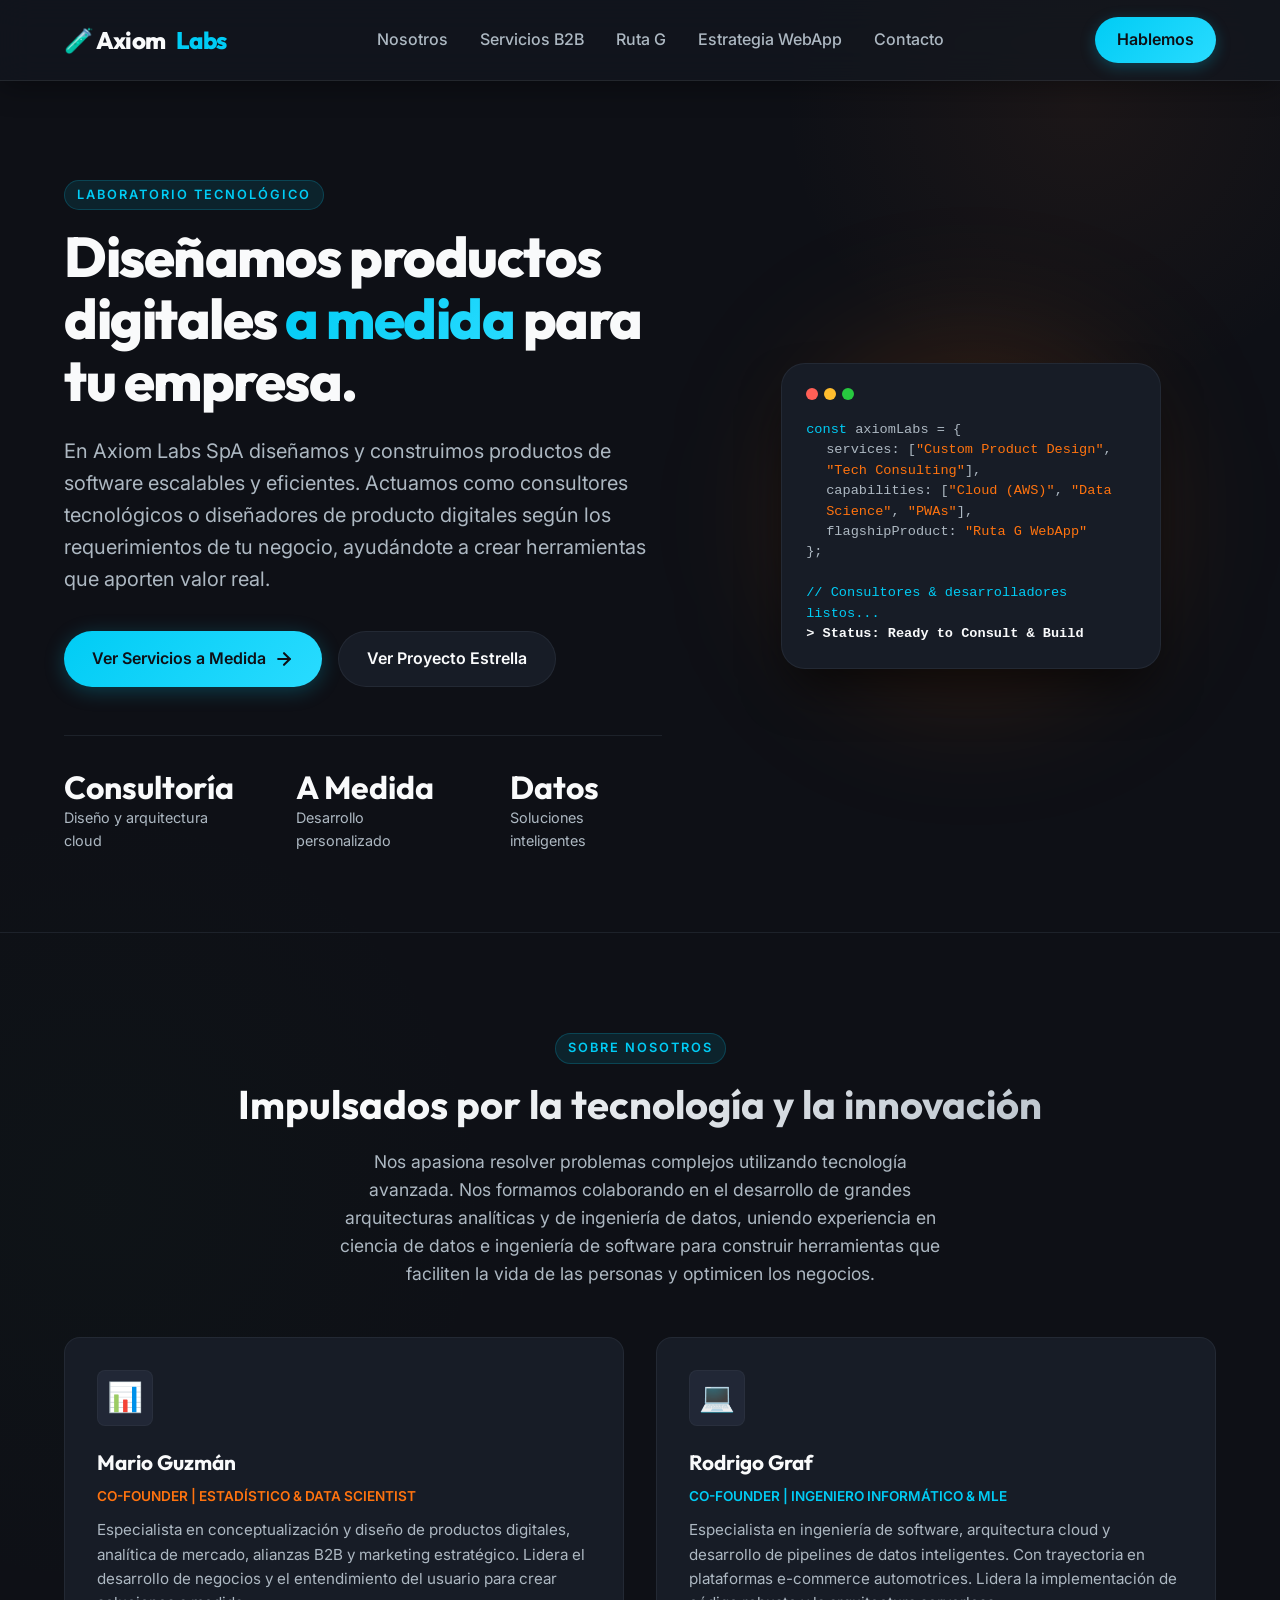
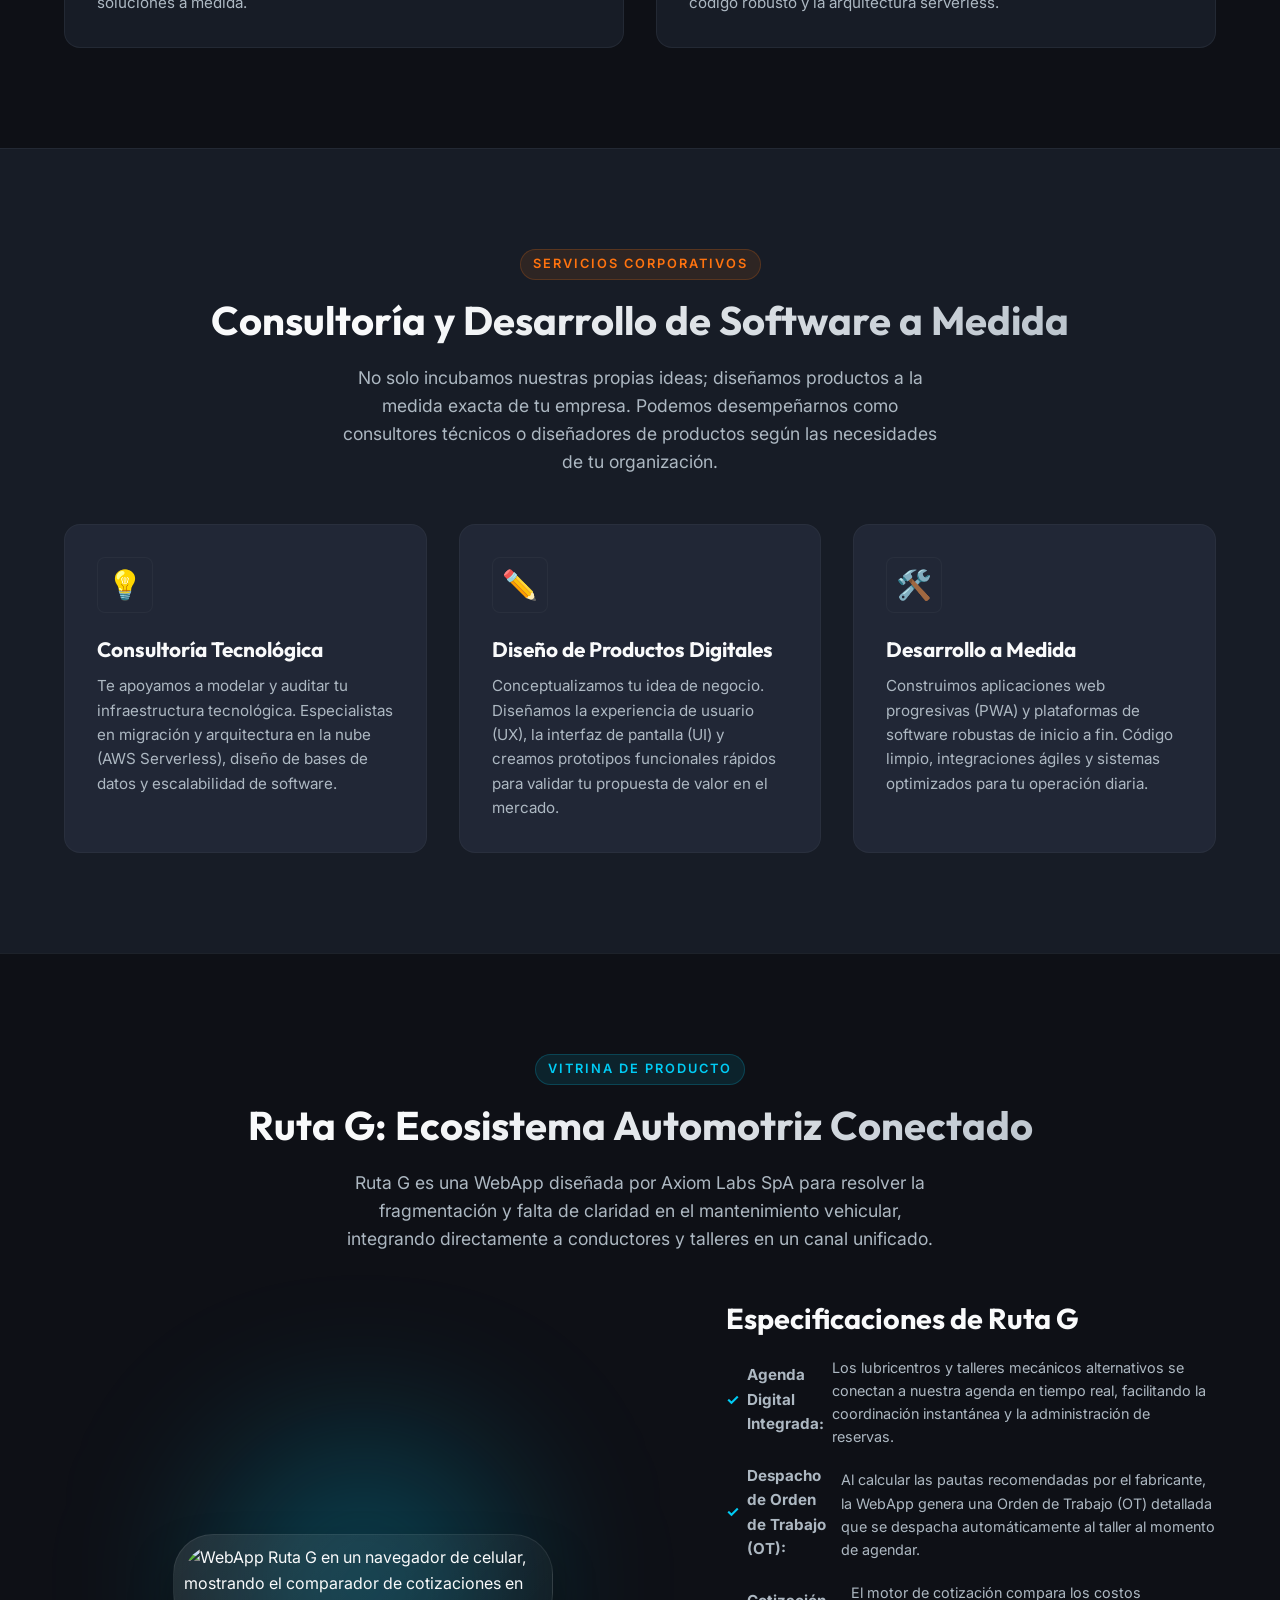
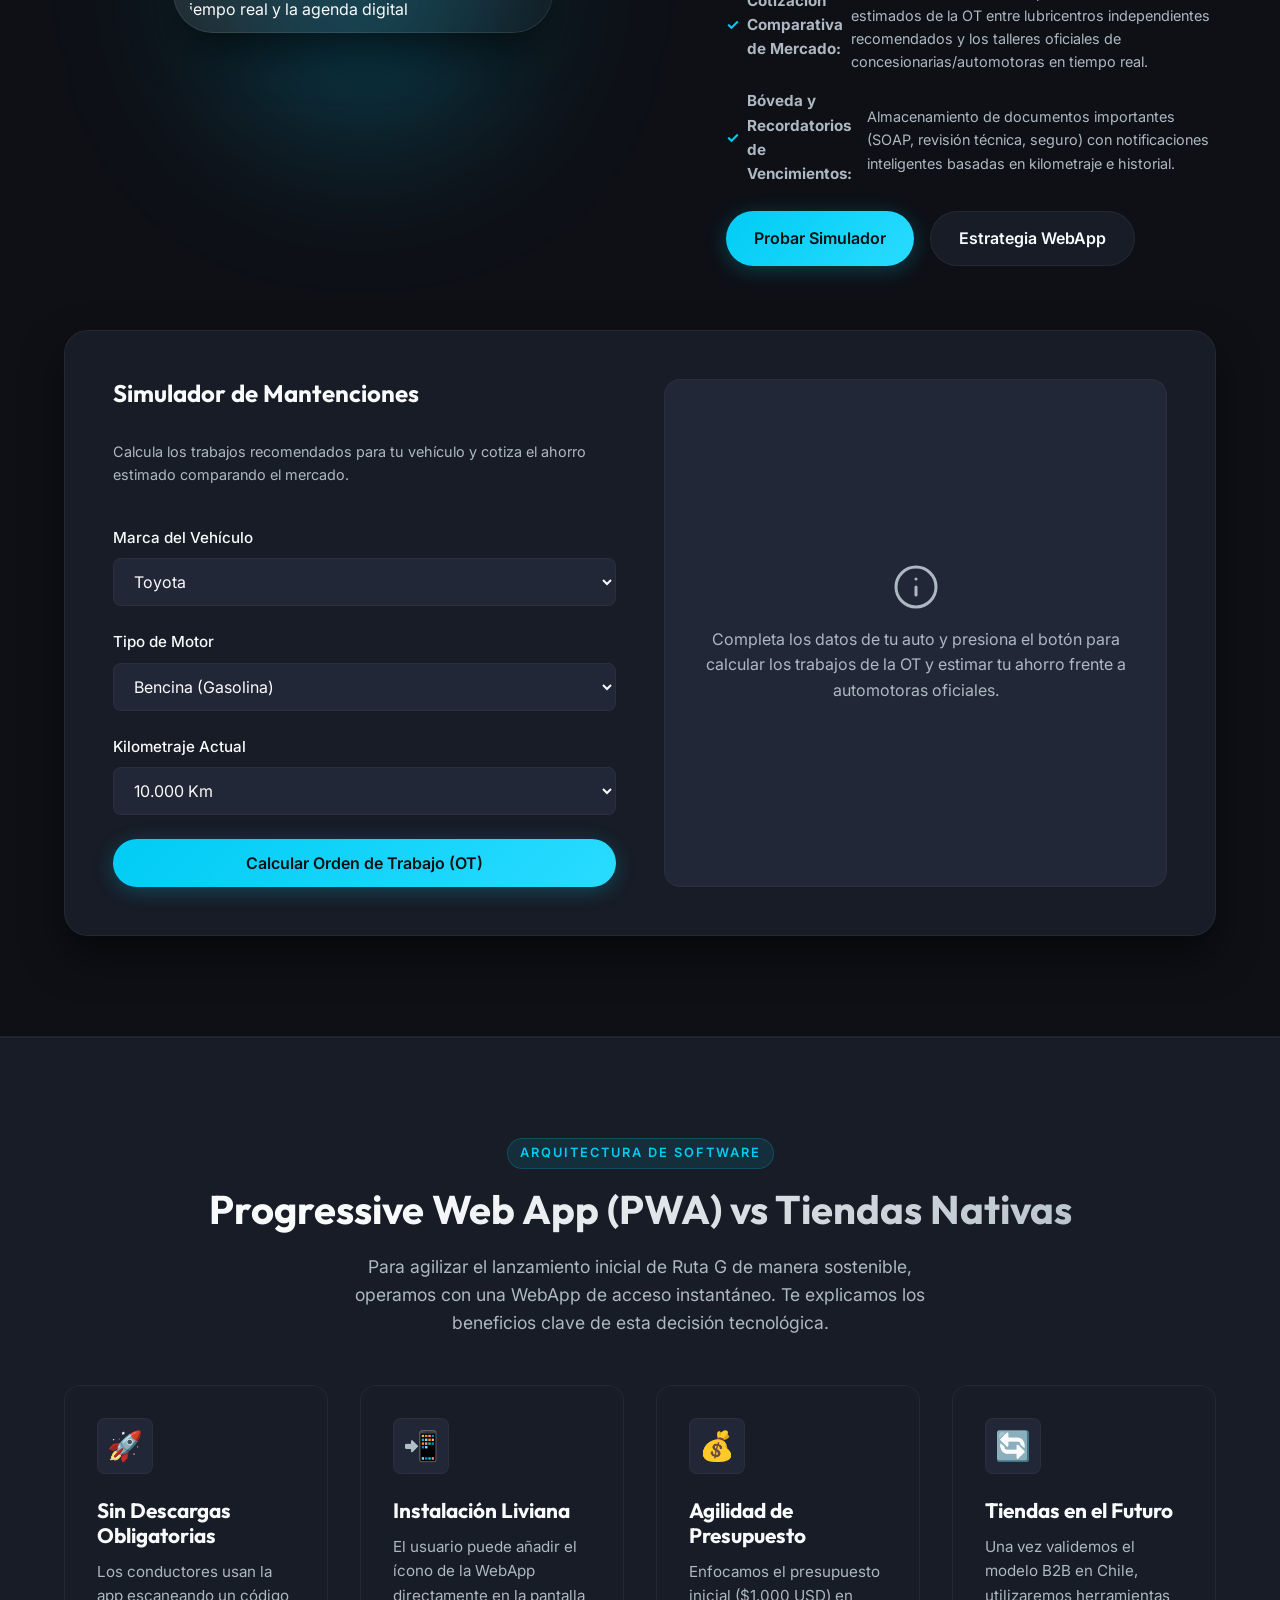
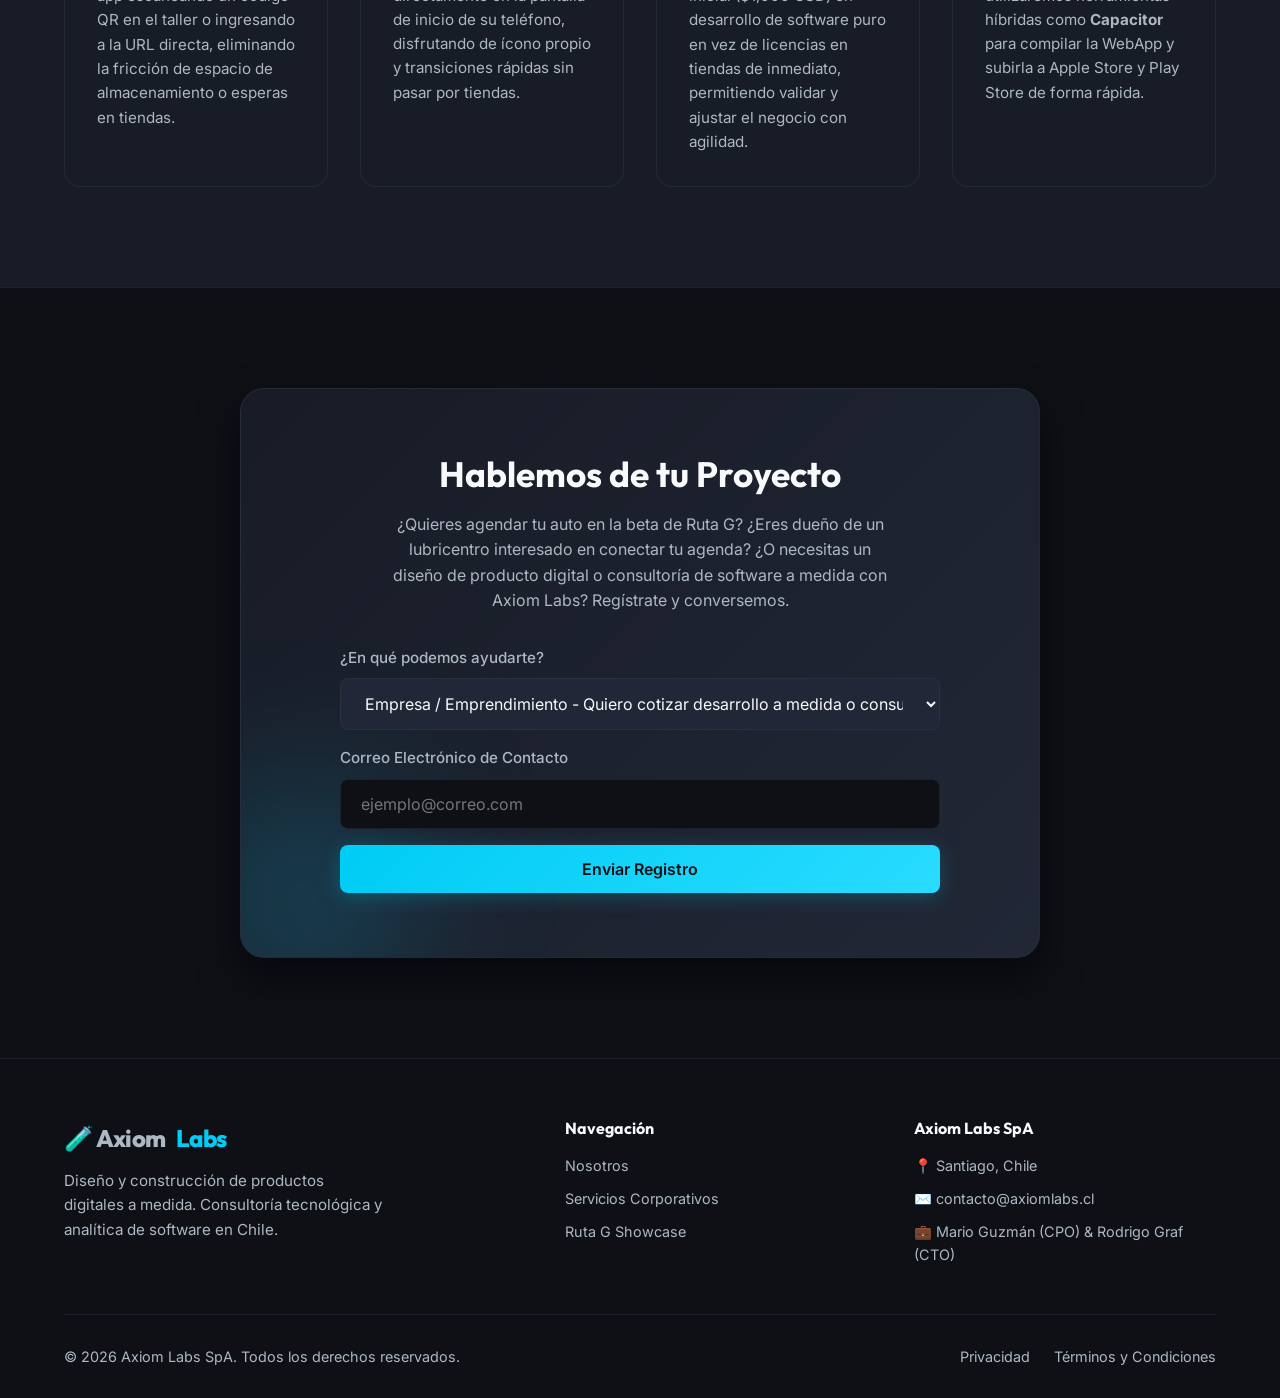
==== index.html @ 2db5c855 "feat: initial landing page from S3" ====
<!DOCTYPE html>
<html lang="es">
<head>
  <meta charset="UTF-8">
  <meta name="viewport" content="width=device-width, initial-scale=1.0">
  
  <!-- SEO Primary Tags -->
  <title>Axiom Labs | Consultores y Creadores de Productos Digitales a Escala</title>
  <meta name="description" content="Axiom Labs SpA diseña productos a medida, ofrece consultoría tecnológica y desarrolla soluciones digitales eficientes y basadas en datos. Creadores de la WebApp Ruta G.">
  <meta name="keywords" content="axiom labs, software a medida, consultoria tecnologica, diseño de producto, data science, machine learning, cloud architecture, ruta g, pwa, chile">
  <meta name="author" content="Axiom Labs SpA">
  
  <!-- Open Graph / Facebook -->
  <meta property="og:type" content="website">
  <meta property="og:url" content="https://www.axiomlabs.cl/">
  <meta property="og:title" content="Axiom Labs | Consultoría Tecnológica y Software a Medida">
  <meta property="og:description" content="Diseñamos soluciones tecnológicas a medida y productos digitales de alto valor. Conoce Ruta G, nuestra WebApp de mantenimiento vehicular inteligente.">
  <meta property="og:image" content="https://difusion.s3.amazonaws.com/axiom-labs/assets/ruta_g_pwa_mockup.png">

  <!-- Twitter -->
  <meta property="twitter:card" content="summary_large_image">
  <meta property="twitter:url" content="https://www.axiomlabs.cl/">
  <meta property="twitter:title" content="Axiom Labs | Productos Digitales e Ingeniería">
  <meta property="twitter:description" content="De la idea al código. Conoce la WebApp Ruta G y nuestros servicios de consultoría estratégica y desarrollo de software.">
  <meta property="twitter:image" content="https://difusion.s3.amazonaws.com/axiom-labs/assets/ruta_g_pwa_mockup.png">

  <!-- Favicon -->
  <link rel="icon" type="image/png" href="data:image/svg+xml,<svg xmlns=%22http://www.w3.org/2000/svg%22 viewBox=%220 0 100 100%22><text y=%22.9em%22 font-size=%2290%22>🧪</text></svg>">

  <!-- Stylesheet -->
  <link rel="stylesheet" href="style.css">
</head>
<body>

  <!-- Background Glows -->
  <div class="glow-background"></div>
  <div class="glow-background-left"></div>

  <!-- Header & Navigation -->
  <header class="navbar" id="main-header">
    <div class="container">
      <a href="#" class="logo" id="nav-brand">
        🧪 Axiom <span>Labs</span>
      </a>
      <nav aria-label="Navegación principal">
        <ul class="nav-links" id="nav-menu">
          <li><a href="#about" class="nav-link-item" id="nav-lnk-about">Nosotros</a></li>
          <li><a href="#services" class="nav-link-item" id="nav-lnk-services">Servicios B2B</a></li>
          <li><a href="#rutag" class="nav-link-item" id="nav-lnk-rutag">Ruta G</a></li>
          <li><a href="#webapp" class="nav-link-item" id="nav-lnk-webapp">Estrategia WebApp</a></li>
          <li><a href="#contact" class="nav-link-item" id="nav-lnk-contact">Contacto</a></li>
        </ul>
      </nav>
      <a href="#contact" class="nav-cta" id="nav-btn-contact">Hablemos</a>
      <div class="mobile-menu-btn" id="mobile-toggle" aria-label="Abrir menú de navegación">☰</div>
    </div>
  </header>

  <!-- Hero Section -->
  <main>
    <section class="hero" id="hero-section">
      <div class="container hero-grid">
        <div class="hero-content">
          <span class="section-tag" id="tag-hero">Laboratorio Tecnológico</span>
          <h1 class="hero-title" id="main-heading">
            Diseñamos productos digitales <span>a medida</span> para tu empresa.
          </h1>
          <p class="hero-text" id="hero-paragraph">
            En Axiom Labs SpA diseñamos y construimos productos de software escalables y eficientes. Actuamos como consultores tecnológicos o diseñadores de producto digitales según los requerimientos de tu negocio, ayudándote a crear herramientas que aporten valor real.
          </p>
          <div class="hero-actions">
            <a href="#services" class="btn btn-primary" id="btn-hero-services">
              Ver Servicios a Medida
              <svg width="20" height="20" viewBox="0 0 24 24" fill="none" stroke="currentColor" stroke-width="2.5" stroke-linecap="round" stroke-linejoin="round"><line x1="5" y1="12" x2="19" y2="12"></line><polyline points="12 5 19 12 12 19"></polyline></svg>
            </a>
            <a href="#rutag" class="btn btn-secondary" id="btn-hero-explore">Ver Proyecto Estrella</a>
          </div>
          <div class="hero-stats">
            <div class="stat-item" id="stat-data">
              <h3>Consultoría<span></span></h3>
              <p>Diseño y arquitectura cloud</p>
            </div>
            <div class="stat-item" id="stat-infra">
              <h3>A Medida<span></span></h3>
              <p>Desarrollo personalizado</p>
            </div>
            <div class="stat-item" id="stat-agile">
              <h3>Datos<span></span></h3>
              <p>Soluciones inteligentes</p>
            </div>
          </div>
        </div>
        <div class="hero-visual">
          <div class="glow-circle" style="background-color: var(--accent-orange-glow);"></div>
          <!-- Visual coding console for Axiom Labs -->
          <div class="mockup-wrapper" style="border-radius: 24px; padding: 24px; background: var(--bg-secondary); border-color: var(--border-color); animation: floatApp 8s ease-in-out infinite;">
            <div style="display: flex; gap: 6px; margin-bottom: 20px;">
              <span style="width: 12px; height: 12px; border-radius: 50%; background: #ff5f56;"></span>
              <span style="width: 12px; height: 12px; border-radius: 50%; background: #ffbd2e;"></span>
              <span style="width: 12px; height: 12px; border-radius: 50%; background: #27c93f;"></span>
            </div>
            <div style="font-family: monospace; font-size: 0.85rem; color: var(--text-muted); line-height: 1.5;">
              <p><span style="color: var(--accent-cyan);">const</span> axiomLabs = {</p>
              <p style="padding-left: 20px;">services: [<span style="color: var(--accent-orange);">"Custom Product Design"</span>, <span style="color: var(--accent-orange);">"Tech Consulting"</span>],</p>
              <p style="padding-left: 20px;">capabilities: [<span style="color: var(--accent-orange);">"Cloud (AWS)"</span>, <span style="color: var(--accent-orange);">"Data Science"</span>, <span style="color: var(--accent-orange);">"PWAs"</span>],</p>
              <p style="padding-left: 20px;">flagshipProduct: <span style="color: var(--accent-orange);">"Ruta G WebApp"</span></p>
              <p>};</p>
              <br>
              <p style="color: var(--accent-cyan);">// Consultores & desarrolladores listos...</p>
              <p style="color: var(--text-main); font-weight: bold;">> Status: Ready to Consult & Build</p>
            </div>
          </div>
        </div>
      </div>
    </section>

    <!-- About Us Section -->
    <section id="about" class="about-section" style="border-top: 1px solid var(--border-color);">
      <div class="container">
        <center>
          <span class="section-tag" id="tag-about">Sobre Nosotros</span>
          <h2 class="section-title" id="about-title">Impulsados por la tecnología y la innovación</h2>
          <p class="section-desc" id="about-desc">
            Nos apasiona resolver problemas complejos utilizando tecnología avanzada. Nos formamos colaborando en el desarrollo de grandes arquitecturas analíticas y de ingeniería de datos, uniendo experiencia en ciencia de datos e ingeniería de software para construir herramientas que faciliten la vida de las personas y optimicen los negocios.
          </p>
        </center>
        
        <div class="features-grid" style="grid-template-columns: repeat(auto-fit, minmax(280px, 1fr));">
          <article class="feature-card" id="founder-mario">
            <div class="feature-icon" aria-hidden="true" style="color: var(--accent-orange);">📊</div>
            <h3>Mario Guzmán</h3>
            <p style="font-size: 0.85rem; color: var(--accent-orange); margin-bottom: 10px; font-weight: 600; text-transform: uppercase;">Co-founder | Estadístico & Data Scientist</p>
            <p>Especialista en conceptualización y diseño de productos digitales, analítica de mercado, alianzas B2B y marketing estratégico. Lidera el desarrollo de negocios y el entendimiento del usuario para crear soluciones a medida.</p>
          </article>

          <article class="feature-card" id="founder-rodrigo">
            <div class="feature-icon" aria-hidden="true" style="color: var(--accent-cyan);">💻</div>
            <h3>Rodrigo Graf</h3>
            <p style="font-size: 0.85rem; color: var(--accent-cyan); margin-bottom: 10px; font-weight: 600; text-transform: uppercase;">Co-founder | Ingeniero Informático & MLE</p>
            <p>Especialista en ingeniería de software, arquitectura cloud y desarrollo de pipelines de datos inteligentes. Con trayectoria en plataformas e-commerce automotrices. Lidera la implementación de código robusto y la arquitectura serverless.</p>
          </article>
        </div>
      </div>
    </section>

    <!-- Services B2B Section (NEW/EXPANDED) -->
    <section id="services" class="services-section" style="border-top: 1px solid var(--border-color); background-color: var(--bg-secondary);">
      <div class="container">
        <center>
          <span class="section-tag section-tag-alt" id="tag-services">Servicios Corporativos</span>
          <h2 class="section-title" id="services-title">Consultoría y Desarrollo de Software a Medida</h2>
          <p class="section-desc" id="services-desc">
            No solo incubamos nuestras propias ideas; diseñamos productos a la medida exacta de tu empresa. Podemos desempeñarnos como consultores técnicos o diseñadores de productos según las necesidades de tu organización.
          </p>
        </center>

        <div class="features-grid">
          <article class="feature-card" id="srv-consulting" style="background-color: var(--bg-tertiary);">
            <div class="feature-icon" aria-hidden="true" style="color: var(--accent-orange);">💡</div>
            <h3>Consultoría Tecnológica</h3>
            <p>Te apoyamos a modelar y auditar tu infraestructura tecnológica. Especialistas en migración y arquitectura en la nube (AWS Serverless), diseño de bases de datos y escalabilidad de software.</p>
          </article>

          <article class="feature-card" id="srv-design" style="background-color: var(--bg-tertiary);">
            <div class="feature-icon" aria-hidden="true" style="color: var(--accent-orange);">✏️</div>
            <h3>Diseño de Productos Digitales</h3>
            <p>Conceptualizamos tu idea de negocio. Diseñamos la experiencia de usuario (UX), la interfaz de pantalla (UI) y creamos prototipos funcionales rápidos para validar tu propuesta de valor en el mercado.</p>
          </article>

          <article class="feature-card" id="srv-development" style="background-color: var(--bg-tertiary);">
            <div class="feature-icon" aria-hidden="true" style="color: var(--accent-orange);">🛠️</div>
            <h3>Desarrollo a Medida</h3>
            <p>Construimos aplicaciones web progresivas (PWA) y plataformas de software robustas de inicio a fin. Código limpio, integraciones ágiles y sistemas optimizados para tu operación diaria.</p>
          </article>
        </div>
      </div>
    </section>

    <!-- Flagship Product: Ruta G Showcase -->
    <section id="rutag" class="rutag-section" style="border-top: 1px solid var(--border-color); border-bottom: 1px solid var(--border-color);">
      <div class="container">
        <center>
          <span class="section-tag" id="tag-flagship">Vitrina de Producto</span>
          <h2 class="section-title" id="flagship-title">Ruta G: Ecosistema Automotriz Conectado</h2>
          <p class="section-desc" id="flagship-desc">Ruta G es una WebApp diseñada por Axiom Labs SpA para resolver la fragmentación y falta de claridad en el mantenimiento vehicular, integrando directamente a conductores y talleres en un canal unificado.</p>
        </center>

        <div class="hero-grid" style="margin-bottom: 64px;">
          <div class="hero-visual">
            <div class="glow-circle" style="background-color: var(--accent-cyan-glow);"></div>
            <div class="mockup-wrapper" id="pwa-mockup">
              <img src="https://difusion.s3.amazonaws.com/axiom-labs/assets/ruta_g_pwa_mockup.png" alt="WebApp Ruta G en un navegador de celular, mostrando el comparador de cotizaciones en tiempo real y la agenda digital" class="mockup-img">
            </div>
          </div>
          
          <div class="hero-content" style="text-align: left;">
            <h3 style="font-size: 1.8rem; margin-bottom: 16px; color: var(--text-main);">Especificaciones de Ruta G</h3>
            <ul class="result-tasks-list" style="margin-bottom: 24px; gap: 16px;">
              <li>
                <strong>Agenda Digital Integrada:</strong>
                <span style="color: var(--text-muted); display: block; font-size: 0.9rem; margin-top: 4px;">Los lubricentros y talleres mecánicos alternativos se conectan a nuestra agenda en tiempo real, facilitando la coordinación instantánea y la administración de reservas.</span>
              </li>
              <li>
                <strong>Despacho de Orden de Trabajo (OT):</strong>
                <span style="color: var(--text-muted); display: block; font-size: 0.9rem; margin-top: 4px;">Al calcular las pautas recomendadas por el fabricante, la WebApp genera una Orden de Trabajo (OT) detallada que se despacha automáticamente al taller al momento de agendar.</span>
              </li>
              <li>
                <strong>Cotización Comparativa de Mercado:</strong>
                <span style="color: var(--text-muted); display: block; font-size: 0.9rem; margin-top: 4px;">El motor de cotización compara los costos estimados de la OT entre lubricentros independientes recomendados y los talleres oficiales de concesionarias/automotoras en tiempo real.</span>
              </li>
              <li>
                <strong>Bóveda y Recordatorios de Vencimientos:</strong>
                <span style="color: var(--text-muted); display: block; font-size: 0.9rem; margin-top: 4px;">Almacenamiento de documentos importantes (SOAP, revisión técnica, seguro) con notificaciones inteligentes basadas en kilometraje e historial.</span>
              </li>
            </ul>
            <div class="hero-actions" style="margin-bottom: 0;">
              <a href="#calculator" class="btn btn-primary" id="btn-showcase-calc">Probar Simulador</a>
              <a href="#webapp" class="btn btn-secondary" id="btn-showcase-why">Estrategia WebApp</a>
            </div>
          </div>
        </div>

        <!-- Interactive Calculator -->
        <div class="calc-card" id="calculator" style="margin-top: 64px;">
          <div class="calc-inputs">
            <h3 style="font-size: 1.5rem; margin-bottom: 8px;">Simulador de Mantenciones</h3>
            <p style="color: var(--text-muted); font-size: 0.9rem; margin-bottom: 16px;">Calcula los trabajos recomendados para tu vehículo y cotiza el ahorro estimado comparando el mercado.</p>
            
            <div class="form-group">
              <label for="vehicle-make">Marca del Vehículo</label>
              <select id="vehicle-make">
                <option value="toyota">Toyota</option>
                <option value="hyundai">Hyundai</option>
                <option value="chevrolet">Chevrolet</option>
                <option value="nissan">Nissan</option>
                <option value="suzuki">Suzuki</option>
                <option value="peugeot">Peugeot</option>
              </select>
            </div>
            
            <div class="form-group">
              <label for="vehicle-fuel">Tipo de Motor</label>
              <select id="vehicle-fuel">
                <option value="bencina">Bencina (Gasolina)</option>
                <option value="diesel">Diésel</option>
                <option value="hibrido">Híbrido</option>
              </select>
            </div>

            <div class="form-group">
              <label for="vehicle-mileage">Kilometraje Actual</label>
              <select id="vehicle-mileage">
                <option value="10000">10.000 Km</option>
                <option value="20000">20.000 Km</option>
                <option value="40000">40.000 Km</option>
                <option value="60000">60.000 Km</option>
                <option value="100000">100.000 Km o más</option>
              </select>
            </div>

            <button type="button" class="btn btn-primary" id="btn-calculate" style="width: 100%;">
              Calcular Orden de Trabajo (OT)
            </button>
          </div>

          <div class="calc-results" id="calculator-results">
            <div class="result-placeholder" id="results-placeholder">
              <svg width="48" height="48" viewBox="0 0 24 24" fill="none" stroke="currentColor" stroke-width="1.5" stroke-linecap="round" stroke-linejoin="round"><circle cx="12" cy="12" r="10"></circle><line x1="12" y1="16" x2="12" y2="12"></line><line x1="12" y1="8" x2="12.01" y2="8"></line></svg>
              <p>Completa los datos de tu auto y presiona el botón para calcular los trabajos de la OT y estimar tu ahorro frente a automotoras oficiales.</p>
            </div>

            <div class="result-data" id="results-content">
              <div class="result-header">
                <h4 id="result-vehicle-name">Toyota - 10.000 Km</h4>
                <p>Propuesta de Orden de Trabajo (OT)</p>
              </div>
              
              <div class="result-saving">
                <div class="saving-amount" id="result-saving-clp">$65.000</div>
                <div class="saving-text">
                  <strong>Ahorro frente a automotoras oficiales</strong><br>
                  estimado al derivar esta OT a lubricentros alternativos en Ruta G.
                </div>
              </div>

              <div class="result-tasks">
                <h5 class="result-tasks-title">Detalle de la OT a Despachar:</h5>
                <ul class="result-tasks-list" id="result-tasks-container">
                  <!-- JS populated -->
                </ul>
              </div>

              <a href="#contact" class="btn btn-accent" id="btn-result-action" style="width: 100%;">
                Registrar interés en el Beta
              </a>
            </div>
          </div>
        </div>
      </div>
    </section>

    <!-- Platform Strategy Section: Why WebApp? -->
    <section id="webapp" class="webapp-section" style="background-color: var(--bg-secondary);">
      <div class="container">
        <center>
          <span class="section-tag" id="tag-webapp">Arquitectura de Software</span>
          <h2 class="section-title" id="webapp-title"> Progressive Web App (PWA) vs Tiendas Nativas</h2>
          <p class="section-desc" id="webapp-desc">Para agilizar el lanzamiento inicial de Ruta G de manera sostenible, operamos con una WebApp de acceso instantáneo. Te explicamos los beneficios clave de esta decisión tecnológica.</p>
        </center>

        <div class="features-grid" style="grid-template-columns: repeat(auto-fit, minmax(250px, 1fr));">
          <article class="feature-card" id="pwa-no-install">
            <div class="feature-icon" aria-hidden="true" style="color: var(--accent-cyan);">🚀</div>
            <h3>Sin Descargas Obligatorias</h3>
            <p>Los conductores usan la app escaneando un código QR en el taller o ingresando a la URL directa, eliminando la fricción de espacio de almacenamiento o esperas en tiendas.</p>
          </article>

          <article class="feature-card" id="pwa-homescreen">
            <div class="feature-icon" aria-hidden="true" style="color: var(--accent-cyan);">📲</div>
            <h3>Instalación Liviana</h3>
            <p>El usuario puede añadir el ícono de la WebApp directamente en la pantalla de inicio de su teléfono, disfrutando de ícono propio y transiciones rápidas sin pasar por tiendas.</p>
          </article>

          <article class="feature-card" id="pwa-cost">
            <div class="feature-icon" aria-hidden="true" style="color: var(--accent-cyan);">💰</div>
            <h3>Agilidad de Presupuesto</h3>
            <p>Enfocamos el presupuesto inicial ($1,000 USD) en desarrollo de software puro en vez de licencias en tiendas de inmediato, permitiendo validar y ajustar el negocio con agilidad.</p>
          </article>

          <article class="feature-card" id="pwa-hybrid">
            <div class="feature-icon" aria-hidden="true" style="color: var(--accent-cyan);">🔄</div>
            <h3>Tiendas en el Futuro</h3>
            <p>Una vez validemos el modelo B2B en Chile, utilizaremos herramientas híbridas como <strong>Capacitor</strong> para compilar la WebApp y subirla a Apple Store y Play Store de forma rápida.</p>
          </article>
        </div>
      </div>
    </section>

    <!-- Waitlist / Contact Section (Pivoted to Axiom Labs) -->
    <section id="contact" class="waitlist-section" style="border-top: 1px solid var(--border-color);">
      <div class="container">
        <div class="waitlist-card">
          <h2>Hablemos de tu Proyecto</h2>
          <p>¿Quieres agendar tu auto en la beta de Ruta G? ¿Eres dueño de un lubricentro interesado en conectar tu agenda? ¿O necesitas un diseño de producto digital o consultoría de software a medida con Axiom Labs? Regístrate y conversemos.</p>
          
          <form class="waitlist-form" id="waitlist-form" style="flex-direction: column; max-width: 600px; gap: 16px; text-align: left;">
            <div class="form-group">
              <label for="contact-role" style="color: var(--text-muted);">¿En qué podemos ayudarte?</label>
              <select id="contact-role" style="border-radius: var(--radius-sm); padding: 14px 20px;">
                <option value="business">Empresa / Emprendimiento - Quiero cotizar desarrollo a medida o consultoría</option>
                <option value="workshop">Lubricentro / Taller - Quiero conectar mi agenda digital a Ruta G</option>
                <option value="driver">Conductor - Quiero probar el beta de la WebApp Ruta G</option>
              </select>
            </div>
            
            <div class="form-group">
              <label for="waitlist-email" style="color: var(--text-muted);">Correo Electrónico de Contacto</label>
              <input type="email" id="waitlist-email" placeholder="ejemplo@correo.com" required style="border-radius: var(--radius-sm); padding: 14px 20px;" aria-label="Correo electrónico de contacto">
            </div>

            <button type="submit" class="btn btn-primary" id="waitlist-submit" style="width: 100%; border-radius: var(--radius-sm);">
              Enviar Registro
            </button>
          </form>
          
          <div class="form-success-msg" id="waitlist-success" style="margin-top: 24px;">
            🎉 ¡Tu solicitud ha sido enviada con éxito! El equipo de Axiom Labs SpA (Mario o Rodrigo) te escribirá a la brevedad para coordinar una reunión.
          </div>
        </div>
      </div>
    </section>
  </main>

  <!-- Footer -->
  <footer>
    <div class="container">
      <div class="footer-grid">
        <div class="footer-brand">
          <a href="#" class="logo" style="margin-bottom: 12px;" id="footer-logo">🧪 Axiom <span>Labs</span></a>
          <p>Diseño y construcción de productos digitales a medida. Consultoría tecnológica y analítica de software en Chile.</p>
        </div>
        <div class="footer-links">
          <h4>Navegación</h4>
          <ul>
            <li><a href="#about" id="ft-lnk-about">Nosotros</a></li>
            <li><a href="#services" id="ft-lnk-services">Servicios Corporativos</a></li>
            <li><a href="#rutag" id="ft-lnk-rutag">Ruta G Showcase</a></li>
          </ul>
        </div>
        <div class="footer-links">
          <h4>Axiom Labs SpA</h4>
          <ul>
            <li>📍 Santiago, Chile</li>
            <li>✉️ contacto@axiomlabs.cl</li>
            <li>💼 Mario Guzmán (CPO) & Rodrigo Graf (CTO)</li>
          </ul>
        </div>
      </div>
      
      <div class="footer-bottom">
        <p>&copy; 2026 Axiom Labs SpA. Todos los derechos reservados.</p>
        <div class="footer-bottom-links">
          <a href="#" id="privacy-link">Privacidad</a>
          <a href="#" id="terms-link">Términos y Condiciones</a>
        </div>
      </div>
    </div>
  </footer>

  <!-- JavaScript Interaction Logic -->
  <script>
    document.addEventListener("DOMContentLoaded", function() {

      // Mobile Menu Toggle
      const mobileToggle = document.getElementById("mobile-toggle");
      const navMenu = document.getElementById("nav-menu");

      mobileToggle.addEventListener("click", function() {
        if (navMenu.style.display === "flex") {
          navMenu.style.display = "none";
        } else {
          navMenu.style.display = "flex";
          navMenu.style.flexDirection = "column";
          navMenu.style.position = "absolute";
          navMenu.style.top = "80px";
          navMenu.style.left = "0";
          navMenu.style.width = "100%";
          navMenu.style.backgroundColor = "var(--bg-secondary)";
          navMenu.style.padding = "24px";
          navMenu.style.borderBottom = "1px solid var(--border-color)";
          navMenu.style.gap = "20px";
        }
      });

      // Maintenance Calculator Data (Localized to CLP and displaying specific OTs)
      const calculatorData = {
        "toyota": {
          "10000": {
            saving: "$55.000 CLP",
            tasks: ["Inspección de niveles y fluidos generales", "Cambio de aceite sintético (5W30) y filtro original", "Rotación de neumáticos", "Inspección de frenos de disco delanteros"]
          },
          "20000": {
            saving: "$80.000 CLP",
            tasks: ["Cambio de aceite de motor y filtro", "Cambio de filtro de aire de motor", "Alineación y balanceo", "Inspección de pastillas de freno y bujías"]
          },
          "40000": {
            saving: "$120.000 CLP",
            tasks: ["Cambio completo de aceite sintético y filtros", "Cambio de líquido de frenos DOT4", "Cambio de filtro de polen de cabina", "Limpieza de frenos traseros y rectificación"]
          },
          "60000": {
            saving: "$150.000 CLP",
            tasks: ["Cambio de aceite y filtro", "Cambio de bujías de encendido de iridio", "Inspección de correas de accesorios", "Limpieza de cuerpo de aceleración"]
          },
          "100000": {
            saving: "$210.000 CLP",
            tasks: ["Cambio de aceite de motor y filtro", "Reemplazo de refrigerante de motor (Long Life)", "Cambio de aceite de transmisión automática/manual", "Inspección de kit de suspensión y amortiguadores"]
          }
        },
        "hyundai": {
          "10000": {
            saving: "$50.000 CLP",
            tasks: ["Cambio de aceite sintético (5W30) y filtro", "Revisión de pastillas de freno y desgaste", "Ajuste de freno de estacionamiento", "Escaneo de códigos de error OBD-II"]
          },
          "20000": {
            saving: "$75.000 CLP",
            tasks: ["Cambio de aceite y filtro de motor", "Reemplazo de filtro de polen (A/C)", "Rotación y balanceo de ruedas", "Revisión de bujes de suspensión"]
          },
          "40000": {
            saving: "$110.000 CLP",
            tasks: ["Cambio de aceite sintético y filtro", "Reemplazo de filtro de gasolina de estanque", "Cambio de líquido de frenos y purgado de cañerías", "Alineación de dirección"]
          },
          "60000": {
            saving: "$140.000 CLP",
            tasks: ["Cambio de aceite y filtro", "Cambio de bujías e inspección de cables de encendido", "Inspección visual de kit de embrague", "Revisión de tensión de alternador"]
          },
          "100000": {
            saving: "$190.000 CLP",
            tasks: ["Cambio de aceite y filtro de motor", "Cambio de correa de alternador y bomba de agua", "Revisión de radiador y fugas", "Escaneo computarizado completo de la ECU"]
          }
        },
        // General backup data
        "general": {
          "10000": {
            saving: "$45.000 CLP",
            tasks: ["Cambio de aceite de motor y filtro", "Revisión de luces, batería y fusibles", "Rotación de neumáticos básica"]
          },
          "20000": {
            saving: "$70.000 CLP",
            tasks: ["Cambio de aceite y filtro", "Cambio de filtro de aire de admisión", "Alineación y balanceo en dos ejes", "Inspección general de frenos"]
          },
          "40000": {
            saving: "$105.000 CLP",
            tasks: ["Cambio de aceite de motor y filtros", "Cambio de líquido de frenos", "Inspección visual de correas, mangueras e hidráulico"]
          },
          "60000": {
            saving: "$130.000 CLP",
            tasks: ["Cambio de aceite y filtro", "Reemplazo de bujías de motor", "Limpieza de frenos traseros y testeo de gases"]
          },
          "100000": {
            saving: "$180.000 CLP",
            tasks: ["Cambio de aceite y filtro de motor", "Cambio de aceite de caja de transmisión", "Inspección de amortiguadores y extremos de dirección"]
          }
        }
      };

      // Calculator Trigger
      const btnCalculate = document.getElementById("btn-calculate");
      const makeSelect = document.getElementById("vehicle-make");
      const fuelSelect = document.getElementById("vehicle-fuel");
      const mileageSelect = document.getElementById("vehicle-mileage");
      const placeholder = document.getElementById("results-placeholder");
      const resultsContent = document.getElementById("results-content");
      const resultVehicleName = document.getElementById("result-vehicle-name");
      const resultSavingClp = document.getElementById("result-saving-clp");
      const resultTasksContainer = document.getElementById("result-tasks-container");

      btnCalculate.addEventListener("click", function() {
        const make = makeSelect.value;
        const fuel = fuelSelect.value;
        const mileage = mileageSelect.value;

        // Choose data category
        const selectedData = calculatorData[make] || calculatorData["general"];
        const output = selectedData[mileage] || calculatorData["general"][mileage];

        // Format labels
        const fuelLabel = fuelSelect.options[fuelSelect.selectedIndex].text;
        const makeLabel = makeSelect.options[makeSelect.selectedIndex].text;
        const mileageLabel = mileageSelect.options[mileageSelect.selectedIndex].text;

        // Populate results card
        resultVehicleName.textContent = `${makeLabel} (${fuelLabel}) - ${mileageLabel}`;
        resultSavingClp.textContent = output.saving;

        // Populate tasks list
        resultTasksContainer.innerHTML = "";
        output.tasks.forEach(task => {
          const li = document.createElement("li");
          li.textContent = task;
          resultTasksContainer.appendChild(li);
        });

        // Hide placeholder and show content
        placeholder.style.display = "none";
        resultsContent.style.display = "block";
      });

      // Waitlist Form Handler
      const waitlistForm = document.getElementById("waitlist-form");
      const successMsg = document.getElementById("waitlist-success");

      waitlistForm.addEventListener("submit", function(e) {
        e.preventDefault();
        const emailInput = document.getElementById("waitlist-email");
        
        if (emailInput.value) {
          // Mock success response
          waitlistForm.style.display = "none";
          successMsg.style.display = "block";
          emailInput.value = "";
        }
      });

    });
  </script>
</body>
</html>
---- style.css ----
@import url('https://fonts.googleapis.com/css2?family=Inter:wght@300;400;500;600;700&family=Outfit:wght@400;500;600;700;800&display=swap');

:root {
  /* Color Palette (HSL for consistency) */
  --bg-primary: hsl(222, 24%, 7%);
  --bg-secondary: hsl(222, 24%, 12%);
  --bg-tertiary: hsl(222, 24%, 17%);
  --border-color: hsla(222, 15%, 25%, 0.4);
  
  --accent-cyan: hsl(190, 100%, 48%);
  --accent-cyan-hover: hsl(190, 100%, 58%);
  --accent-cyan-glow: hsla(190, 100%, 48%, 0.25);
  
  --accent-orange: hsl(25, 100%, 53%);
  --accent-orange-hover: hsl(25, 100%, 63%);
  --accent-orange-glow: hsla(25, 100%, 53%, 0.25);
  
  --text-main: hsl(210, 20%, 98%);
  --text-muted: hsl(210, 15%, 72%);
  --text-subtle: hsl(210, 10%, 48%);
  
  --glass-bg: hsla(222, 24%, 10%, 0.7);
  --glass-border: hsla(0, 0%, 100%, 0.08);
  --glass-shadow: rgba(0, 0, 0, 0.4);
  
  /* Fonts */
  --font-family-headings: 'Outfit', 'Inter', sans-serif;
  --font-family-body: 'Inter', sans-serif;
  
  /* Transitions */
  --transition-fast: 0.2s ease;
  --transition-smooth: 0.4s cubic-bezier(0.16, 1, 0.3, 1);
  
  /* Border Radius */
  --radius-sm: 8px;
  --radius-md: 16px;
  --radius-lg: 24px;
  --radius-pill: 9999px;
}

/* Reset & Base Styles */
*, *::before, *::after {
  box-sizing: border-box;
  margin: 0;
  padding: 0;
}

html {
  scroll-behavior: smooth;
}

body {
  font-family: var(--font-family-body);
  background-color: var(--bg-primary);
  color: var(--text-main);
  line-height: 1.6;
  overflow-x: hidden;
}

h1, h2, h3, h4 {
  font-family: var(--font-family-headings);
  font-weight: 700;
  line-height: 1.2;
}

a {
  color: inherit;
  text-decoration: none;
  transition: var(--transition-fast);
}

button, input, select {
  font-family: inherit;
  font-size: inherit;
  color: inherit;
  background: none;
  border: none;
  outline: none;
}

/* Scrollbar Style */
::-webkit-scrollbar {
  width: 10px;
}
::-webkit-scrollbar-track {
  background: var(--bg-primary);
}
::-webkit-scrollbar-thumb {
  background: var(--bg-tertiary);
  border-radius: var(--radius-pill);
  border: 2px solid var(--bg-primary);
}
::-webkit-scrollbar-thumb:hover {
  background: var(--accent-cyan);
}

/* Global Container */
.container {
  width: 100%;
  max-width: 1200px;
  margin: 0 auto;
  padding: 0 24px;
}

/* Background Glow Effects */
.glow-background {
  position: absolute;
  width: 600px;
  height: 600px;
  border-radius: 50%;
  background: radial-gradient(circle, rgba(190, 100, 48, 0.08) 0%, rgba(0,0,0,0) 70%);
  top: -200px;
  right: -100px;
  z-index: -1;
  pointer-events: none;
}

.glow-background-left {
  position: absolute;
  width: 800px;
  height: 800px;
  border-radius: 50%;
  background: radial-gradient(circle, rgba(25, 100, 53, 0.04) 0%, rgba(0,0,0,0) 70%);
  top: 800px;
  left: -300px;
  z-index: -1;
  pointer-events: none;
}

/* Navbar */
.navbar {
  position: fixed;
  top: 0;
  left: 0;
  width: 100%;
  z-index: 100;
  background-color: var(--glass-bg);
  backdrop-filter: blur(16px);
  -webkit-backdrop-filter: blur(16px);
  border-bottom: 1px solid var(--glass-border);
  box-shadow: 0 4px 30px var(--glass-shadow);
  transition: var(--transition-fast);
}

.navbar .container {
  display: flex;
  justify-content: space-between;
  align-items: center;
  height: 80px;
}

.logo {
  display: flex;
  align-items: center;
  gap: 10px;
  font-family: var(--font-family-headings);
  font-size: 1.5rem;
  font-weight: 800;
  letter-spacing: -0.5px;
}

.logo span {
  color: var(--accent-cyan);
}

.logo-sub {
  font-size: 0.75rem;
  font-weight: 500;
  color: var(--text-muted);
  background: var(--bg-tertiary);
  padding: 2px 8px;
  border-radius: var(--radius-sm);
  margin-left: 5px;
  border: 1px solid var(--border-color);
}

.nav-links {
  display: flex;
  align-items: center;
  gap: 32px;
  list-style: none;
}

.nav-links a {
  font-weight: 500;
  color: var(--text-muted);
  position: relative;
  padding: 8px 0;
}

.nav-links a:hover,
.nav-links a.active {
  color: var(--text-main);
}

.nav-links a::after {
  content: '';
  position: absolute;
  bottom: 0;
  left: 0;
  width: 0;
  height: 2px;
  background-color: var(--accent-cyan);
  transition: var(--transition-fast);
}

.nav-links a:hover::after {
  width: 100%;
}

.nav-cta {
  background: linear-gradient(135deg, var(--accent-cyan), var(--accent-cyan-hover));
  color: var(--bg-primary);
  font-weight: 600;
  padding: 10px 22px;
  border-radius: var(--radius-pill);
  box-shadow: 0 4px 15px var(--accent-cyan-glow);
  transition: var(--transition-fast);
}

.nav-cta:hover {
  transform: translateY(-2px);
  box-shadow: 0 6px 20px var(--accent-cyan-glow);
}

.mobile-menu-btn {
  display: none;
  font-size: 1.8rem;
  cursor: pointer;
  color: var(--text-main);
}

/* Buttons */
.btn {
  display: inline-flex;
  align-items: center;
  justify-content: center;
  padding: 14px 28px;
  border-radius: var(--radius-pill);
  font-weight: 600;
  transition: var(--transition-fast);
  cursor: pointer;
  gap: 8px;
}

.btn-primary {
  background: linear-gradient(135deg, var(--accent-cyan), var(--accent-cyan-hover));
  color: var(--bg-primary);
  box-shadow: 0 4px 20px var(--accent-cyan-glow);
}

.btn-primary:hover {
  transform: translateY(-2px);
  box-shadow: 0 8px 30px var(--accent-cyan-glow);
}

.btn-secondary {
  background-color: var(--bg-secondary);
  border: 1px solid var(--border-color);
  color: var(--text-main);
}

.btn-secondary:hover {
  background-color: var(--bg-tertiary);
  transform: translateY(-2px);
  border-color: var(--text-muted);
}

.btn-accent {
  background: linear-gradient(135deg, var(--accent-orange), var(--accent-orange-hover));
  color: var(--bg-primary);
  box-shadow: 0 4px 20px var(--accent-orange-glow);
}

.btn-accent:hover {
  transform: translateY(-2px);
  box-shadow: 0 8px 30px var(--accent-orange-glow);
}

/* Sections General */
section {
  padding: 100px 0;
  position: relative;
}

.section-tag {
  display: inline-block;
  font-size: 0.8rem;
  font-weight: 600;
  text-transform: uppercase;
  letter-spacing: 2px;
  color: var(--accent-cyan);
  margin-bottom: 16px;
  background-color: hsla(190, 100%, 48%, 0.1);
  padding: 4px 12px;
  border-radius: var(--radius-pill);
  border: 1px solid hsla(190, 100%, 48%, 0.2);
}

.section-tag-alt {
  color: var(--accent-orange);
  background-color: hsla(25, 100%, 53%, 0.1);
  border: 1px solid hsla(25, 100%, 53%, 0.2);
}

.section-title {
  font-size: 2.5rem;
  margin-bottom: 20px;
  background: linear-gradient(135deg, var(--text-main) 30%, var(--text-muted));
  -webkit-background-clip: text;
  -webkit-text-fill-color: transparent;
}

.section-desc {
  font-size: 1.1rem;
  color: var(--text-muted);
  max-width: 600px;
  margin-bottom: 48px;
}

/* Hero Section */
.hero {
  padding-top: 180px;
  padding-bottom: 80px;
  min-height: 90vh;
  display: flex;
  align-items: center;
}

.hero-grid {
  display: grid;
  grid-template-columns: 1.1fr 0.9fr;
  gap: 64px;
  align-items: center;
}

.hero-title {
  font-size: 3.5rem;
  line-height: 1.1;
  letter-spacing: -1.5px;
  margin-bottom: 24px;
  font-weight: 800;
}

.hero-title span {
  background: linear-gradient(135deg, var(--accent-cyan), var(--accent-cyan-hover));
  -webkit-background-clip: text;
  -webkit-text-fill-color: transparent;
}

.hero-title .alt-gradient {
  background: linear-gradient(135deg, var(--accent-orange), var(--accent-orange-hover));
  -webkit-background-clip: text;
  -webkit-text-fill-color: transparent;
}

.hero-text {
  font-size: 1.25rem;
  color: var(--text-muted);
  margin-bottom: 36px;
  font-weight: 400;
}

.hero-actions {
  display: flex;
  gap: 16px;
  margin-bottom: 48px;
}

.hero-stats {
  display: flex;
  gap: 48px;
  border-top: 1px solid var(--border-color);
  padding-top: 32px;
}

.stat-item h3 {
  font-size: 2rem;
  color: var(--text-main);
}

.stat-item h3 span {
  color: var(--accent-cyan);
}

.stat-item p {
  color: var(--text-muted);
  font-size: 0.9rem;
}

/* Hero Visual (Mockup) */
.hero-visual {
  position: relative;
  display: flex;
  justify-content: center;
  align-items: center;
}

.mockup-wrapper {
  position: relative;
  z-index: 10;
  width: 100%;
  max-width: 380px;
  border-radius: 40px;
  padding: 10px;
  background: linear-gradient(135deg, hsla(0, 0%, 100%, 0.1) 0%, hsla(0,0%,100%,0.02) 100%);
  border: 1px solid var(--glass-border);
  box-shadow: 0 25px 50px -12px rgba(0, 0, 0, 0.7);
  animation: floatApp 6s ease-in-out infinite;
}

.mockup-img {
  width: 100%;
  height: auto;
  border-radius: 32px;
  display: block;
}

.glow-circle {
  position: absolute;
  width: 300px;
  height: 300px;
  border-radius: 50%;
  background-color: var(--accent-cyan-glow);
  filter: blur(80px);
  z-index: 1;
}

/* Features Section */
.features-grid {
  display: grid;
  grid-template-columns: repeat(auto-fit, minmax(280px, 1fr));
  gap: 32px;
}

.feature-card {
  background-color: var(--bg-secondary);
  border: 1px solid var(--border-color);
  border-radius: var(--radius-md);
  padding: 32px;
  transition: var(--transition-smooth);
  position: relative;
  overflow: hidden;
}

.feature-card::before {
  content: '';
  position: absolute;
  top: 0;
  left: 0;
  width: 100%;
  height: 100%;
  background: linear-gradient(180deg, var(--accent-cyan-glow) 0%, rgba(0,0,0,0) 100%);
  opacity: 0;
  transition: var(--transition-fast);
  z-index: 1;
  pointer-events: none;
}

.feature-card:hover {
  transform: translateY(-8px);
  border-color: var(--accent-cyan);
  box-shadow: 0 12px 30px -10px var(--accent-cyan-glow);
}

.feature-card:hover::before {
  opacity: 1;
}

.feature-icon {
  width: 56px;
  height: 56px;
  background-color: var(--bg-tertiary);
  border-radius: var(--radius-sm);
  display: flex;
  align-items: center;
  justify-content: center;
  font-size: 1.8rem;
  color: var(--accent-cyan);
  margin-bottom: 24px;
  border: 1px solid var(--border-color);
  transition: var(--transition-fast);
  z-index: 2;
  position: relative;
}

.feature-card:hover .feature-icon {
  background-color: var(--accent-cyan);
  color: var(--bg-primary);
  border-color: var(--accent-cyan);
  box-shadow: 0 4px 15px var(--accent-cyan-glow);
}

.feature-card h3 {
  font-size: 1.3rem;
  margin-bottom: 12px;
  z-index: 2;
  position: relative;
}

.feature-card p {
  color: var(--text-muted);
  font-size: 0.95rem;
  z-index: 2;
  position: relative;
}

/* Interactive Calculator Section */
.calc-card {
  background-color: var(--bg-secondary);
  border: 1px solid var(--border-color);
  border-radius: var(--radius-lg);
  padding: 48px;
  display: grid;
  grid-template-columns: 1fr 1fr;
  gap: 48px;
  box-shadow: 0 20px 40px rgba(0,0,0,0.5);
  position: relative;
}

.calc-inputs {
  display: flex;
  flex-direction: column;
  gap: 24px;
}

.form-group {
  display: flex;
  flex-direction: column;
  gap: 8px;
}

.form-group label {
  font-weight: 500;
  color: var(--text-main);
  font-size: 0.95rem;
}

.form-group select, 
.form-group input {
  background-color: var(--bg-tertiary);
  border: 1px solid var(--border-color);
  border-radius: var(--radius-sm);
  padding: 12px 16px;
  color: var(--text-main);
  transition: var(--transition-fast);
  width: 100%;
}

.form-group select:focus, 
.form-group input:focus {
  border-color: var(--accent-cyan);
  box-shadow: 0 0 0 2px var(--accent-cyan-glow);
}

.form-group select option {
  background-color: var(--bg-secondary);
}

.calc-results {
  background-color: var(--bg-tertiary);
  border-radius: var(--radius-md);
  padding: 32px;
  border: 1px solid var(--border-color);
  display: flex;
  flex-direction: column;
  justify-content: space-between;
  min-height: 300px;
  transition: var(--transition-smooth);
}

.result-placeholder {
  display: flex;
  flex-direction: column;
  align-items: center;
  justify-content: center;
  text-align: center;
  height: 100%;
  color: var(--text-muted);
  gap: 16px;
}

.result-placeholder i {
  font-size: 3rem;
  color: var(--text-subtle);
}

.result-data {
  display: none;
  animation: fadeIn 0.4s ease-in-out forwards;
}

.result-header {
  border-bottom: 1px solid var(--border-color);
  padding-bottom: 16px;
  margin-bottom: 20px;
}

.result-header h4 {
  font-size: 1.25rem;
  color: var(--accent-cyan);
}

.result-header p {
  font-size: 0.9rem;
  color: var(--text-muted);
}

.result-saving {
  display: flex;
  align-items: center;
  gap: 16px;
  margin-bottom: 24px;
}

.saving-amount {
  font-size: 2.2rem;
  font-weight: 800;
  color: var(--accent-orange);
  font-family: var(--font-family-headings);
}

.saving-text {
  font-size: 0.85rem;
  color: var(--text-muted);
  line-height: 1.3;
}

.result-tasks-title {
  font-size: 0.9rem;
  font-weight: 600;
  text-transform: uppercase;
  letter-spacing: 1px;
  color: var(--text-main);
  margin-bottom: 12px;
}

.result-tasks-list {
  list-style: none;
  display: flex;
  flex-direction: column;
  gap: 10px;
  margin-bottom: 24px;
}

.result-tasks-list li {
  font-size: 0.95rem;
  color: var(--text-muted);
  display: flex;
  align-items: center;
  gap: 8px;
}

.result-tasks-list li::before {
  content: '✓';
  color: var(--accent-cyan);
  font-weight: bold;
}

/* Workshop B2B Section */
.b2b {
  background-color: var(--bg-secondary);
}

.b2b-grid {
  display: grid;
  grid-template-columns: 1fr 1fr;
  gap: 64px;
  align-items: center;
}

.b2b-benefits {
  display: flex;
  flex-direction: column;
  gap: 24px;
  margin-top: 32px;
}

.benefit-item {
  display: flex;
  gap: 16px;
}

.benefit-num {
  font-size: 1.25rem;
  font-weight: 800;
  color: var(--accent-orange);
  font-family: var(--font-family-headings);
  width: 32px;
  height: 32px;
  border-radius: 50%;
  background-color: hsla(25, 100%, 53%, 0.1);
  display: flex;
  align-items: center;
  justify-content: center;
  flex-shrink: 0;
  border: 1px solid hsla(25, 100%, 53%, 0.2);
}

.benefit-text h4 {
  font-size: 1.1rem;
  margin-bottom: 4px;
}

.benefit-text p {
  color: var(--text-muted);
  font-size: 0.95rem;
}

.b2b-visual {
  background-color: var(--bg-tertiary);
  border: 1px solid var(--border-color);
  border-radius: var(--radius-lg);
  padding: 40px;
  box-shadow: 0 15px 30px rgba(0,0,0,0.3);
  position: relative;
  overflow: hidden;
}

.b2b-visual::after {
  content: '';
  position: absolute;
  top: -20px;
  right: -20px;
  width: 150px;
  height: 150px;
  background-color: var(--accent-orange-glow);
  filter: blur(50px);
  border-radius: 50%;
}

.b2b-quote {
  font-size: 1.2rem;
  font-style: italic;
  margin-bottom: 24px;
  line-height: 1.5;
  color: var(--text-main);
  position: relative;
}

.b2b-author {
  display: flex;
  align-items: center;
  gap: 12px;
}

.b2b-author-info h5 {
  font-size: 0.95rem;
  font-weight: 600;
}

.b2b-author-info p {
  font-size: 0.8rem;
  color: var(--text-muted);
}

/* FAQs Section */
.faq-list {
  max-width: 800px;
  margin: 0 auto;
  display: flex;
  flex-direction: column;
  gap: 16px;
}

.faq-item {
  background-color: var(--bg-secondary);
  border: 1px solid var(--border-color);
  border-radius: var(--radius-md);
  overflow: hidden;
  transition: var(--transition-fast);
}

.faq-header {
  padding: 24px 32px;
  display: flex;
  justify-content: space-between;
  align-items: center;
  cursor: pointer;
  user-select: none;
}

.faq-header h3 {
  font-size: 1.1rem;
  font-weight: 600;
  transition: var(--transition-fast);
}

.faq-icon {
  font-size: 1.2rem;
  transition: var(--transition-smooth);
  color: var(--accent-cyan);
}

.faq-content {
  max-height: 0;
  overflow: hidden;
  transition: var(--transition-smooth);
  padding: 0 32px;
}

.faq-content p {
  padding-bottom: 24px;
  color: var(--text-muted);
  font-size: 0.95rem;
}

/* Active FAQ state */
.faq-item.active {
  border-color: var(--accent-cyan);
}

.faq-item.active .faq-header h3 {
  color: var(--accent-cyan);
}

.faq-item.active .faq-icon {
  transform: rotate(45deg);
}

/* Waitlist (Newsletter) Section */
.waitlist-section {
  text-align: center;
}

.waitlist-card {
  max-width: 800px;
  margin: 0 auto;
  background: linear-gradient(135deg, var(--bg-secondary) 0%, var(--bg-tertiary) 100%);
  border: 1px solid var(--border-color);
  border-radius: var(--radius-lg);
  padding: 64px 32px;
  position: relative;
  overflow: hidden;
  box-shadow: 0 20px 40px rgba(0,0,0,0.5);
}

.waitlist-card::after {
  content: '';
  position: absolute;
  bottom: -40px;
  left: -40px;
  width: 200px;
  height: 200px;
  background-color: var(--accent-cyan-glow);
  filter: blur(80px);
  border-radius: 50%;
}

.waitlist-card h2 {
  font-size: 2.2rem;
  margin-bottom: 16px;
}

.waitlist-card p {
  color: var(--text-muted);
  max-width: 500px;
  margin: 0 auto 32px auto;
  font-size: 1rem;
}

.waitlist-form {
  display: flex;
  max-width: 500px;
  margin: 0 auto;
  gap: 12px;
  position: relative;
  z-index: 5;
}

.waitlist-form input {
  flex-grow: 1;
  background-color: var(--bg-primary);
  border: 1px solid var(--border-color);
  border-radius: var(--radius-pill);
  padding: 14px 24px;
  color: var(--text-main);
  transition: var(--transition-fast);
}

.waitlist-form input:focus {
  border-color: var(--accent-cyan);
  box-shadow: 0 0 0 2px var(--accent-cyan-glow);
}

.waitlist-form button {
  flex-shrink: 0;
}

.form-success-msg {
  display: none;
  color: var(--accent-cyan);
  margin-top: 16px;
  font-weight: 500;
  animation: fadeIn 0.4s ease forwards;
}

/* Footer */
footer {
  border-top: 1px solid var(--border-color);
  background-color: var(--bg-primary);
  padding: 60px 0 30px 0;
  font-size: 0.9rem;
  color: var(--text-muted);
}

.footer-grid {
  display: grid;
  grid-template-columns: 1.5fr 1fr 1fr;
  gap: 48px;
  margin-bottom: 48px;
}

.footer-brand p {
  margin-top: 12px;
  max-width: 320px;
  font-size: 0.95rem;
}

.footer-links h4 {
  color: var(--text-main);
  margin-bottom: 16px;
  font-size: 1rem;
}

.footer-links ul {
  list-style: none;
  display: flex;
  flex-direction: column;
  gap: 10px;
}

.footer-links a:hover {
  color: var(--accent-cyan);
}

.footer-bottom {
  display: flex;
  justify-content: space-between;
  align-items: center;
  border-top: 1px solid var(--border-color);
  padding-top: 30px;
}

.footer-bottom-links {
  display: flex;
  gap: 24px;
}

.footer-bottom-links a:hover {
  color: var(--text-main);
}

/* Animations */
@keyframes floatApp {
  0% {
    transform: translateY(0px);
  }
  50% {
    transform: translateY(-12px);
  }
  100% {
    transform: translateY(0px);
  }
}

@keyframes fadeIn {
  from {
    opacity: 0;
    transform: translateY(10px);
  }
  to {
    opacity: 1;
    transform: translateY(0);
  }
}

/* Responsive Styles */
@media (max-width: 992px) {
  .hero-grid {
    grid-template-columns: 1fr;
    text-align: center;
    gap: 48px;
  }
  
  .hero-actions {
    justify-content: center;
  }
  
  .hero-stats {
    justify-content: center;
  }
  
  .hero-visual {
    order: -1;
  }
  
  .calc-card {
    grid-template-columns: 1fr;
    gap: 32px;
    padding: 32px;
  }
  
  .b2b-grid {
    grid-template-columns: 1fr;
    gap: 48px;
  }
}

@media (max-width: 768px) {
  .nav-links, .nav-cta {
    display: none; /* In a real app we'd trigger a slide-in side menu */
  }
  
  .mobile-menu-btn {
    display: block;
  }
  
  .section-title {
    font-size: 2rem;
  }
  
  .hero-title {
    font-size: 2.8rem;
  }
  
  .footer-grid {
    grid-template-columns: 1fr;
    gap: 32px;
  }
  
  .footer-bottom {
    flex-direction: column;
    gap: 16px;
    text-align: center;
  }
  
  .waitlist-form {
    flex-direction: column;
    border-radius: var(--radius-md);
  }
  
  .waitlist-form input {
    border-radius: var(--radius-pill);
  }
}

/* Axiom Labs Additional Corporate Styles */
.about-section {
  position: relative;
}

#founder-mario:hover {
  border-color: var(--accent-orange);
  box-shadow: 0 12px 30px -10px var(--accent-orange-glow);
}

#founder-mario::before {
  background: linear-gradient(180deg, var(--accent-orange-glow) 0%, rgba(0,0,0,0) 100%);
}

#founder-rodrigo:hover {
  border-color: var(--accent-cyan);
  box-shadow: 0 12px 30px -10px var(--accent-cyan-glow);
}

.webapp-section {
  border-top: 1px solid var(--border-color);
  background-color: var(--bg-primary);
}

.rutag-section {
  position: relative;
}
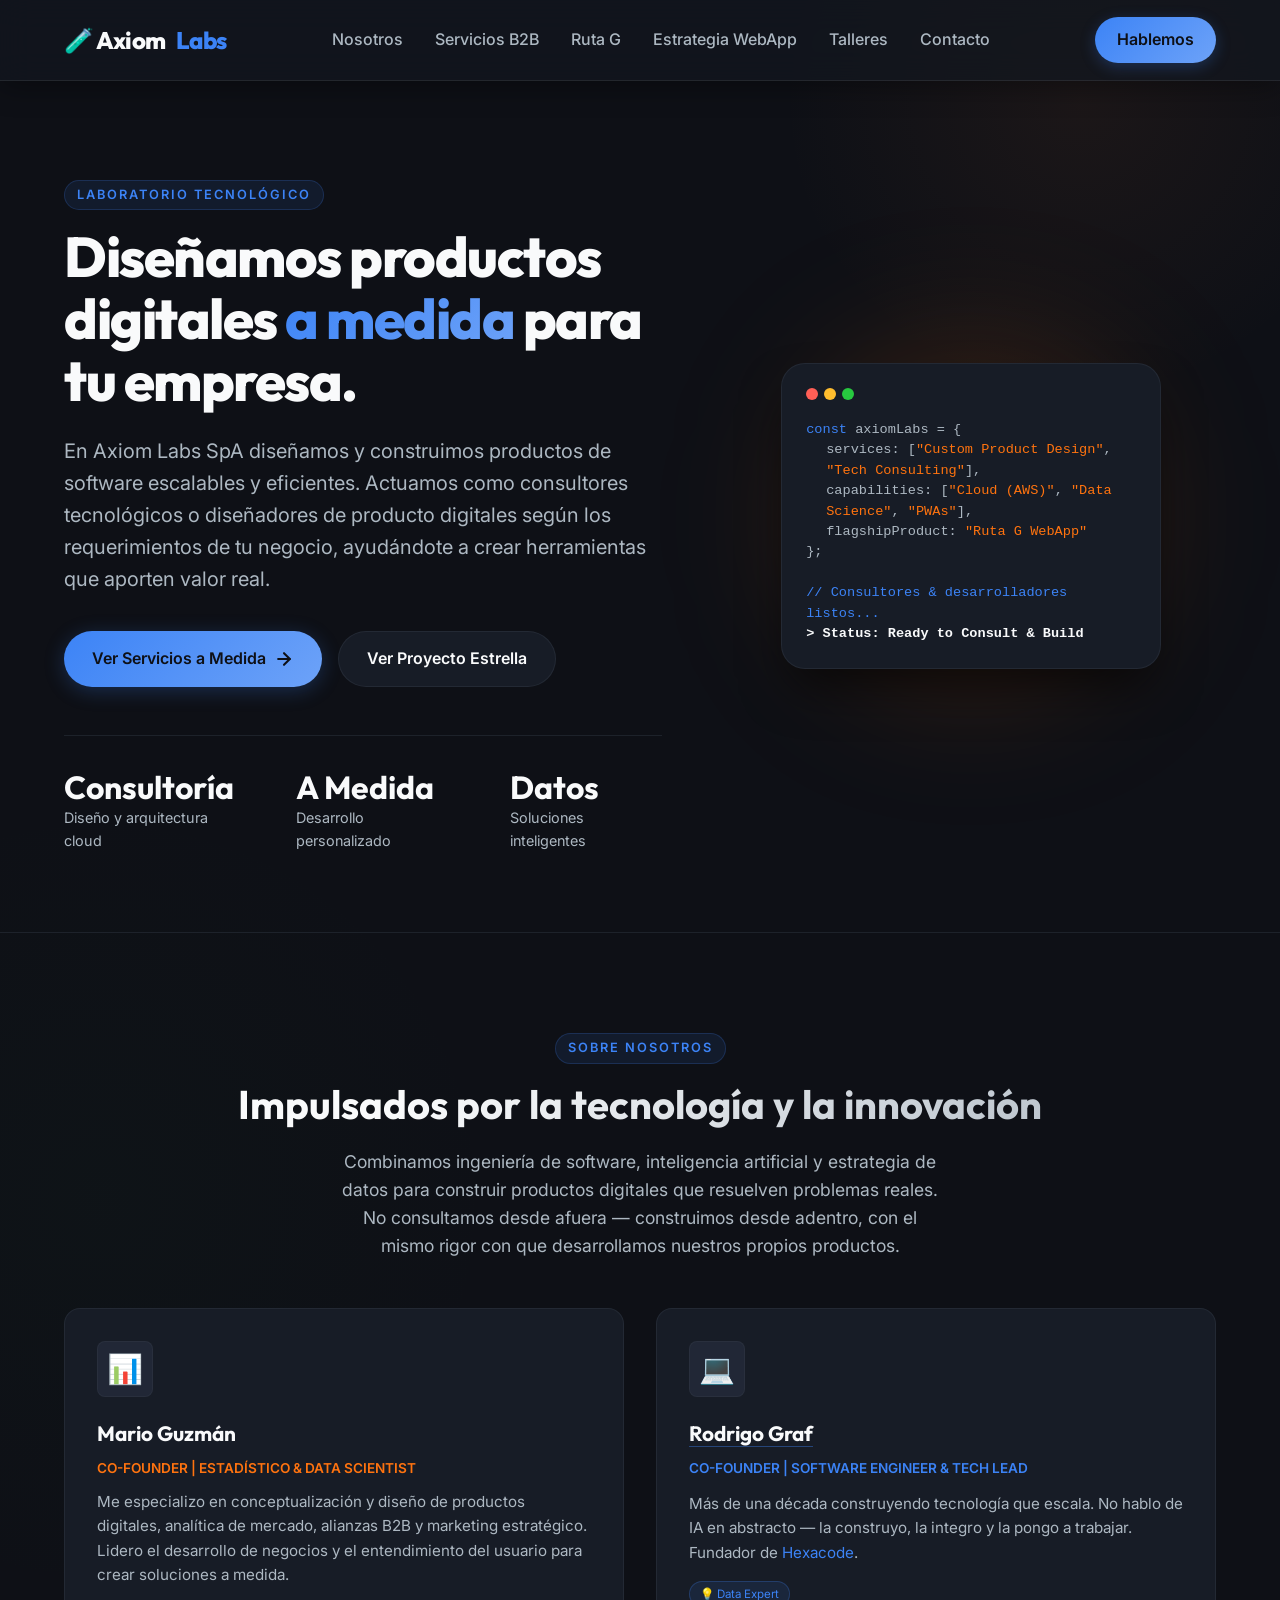
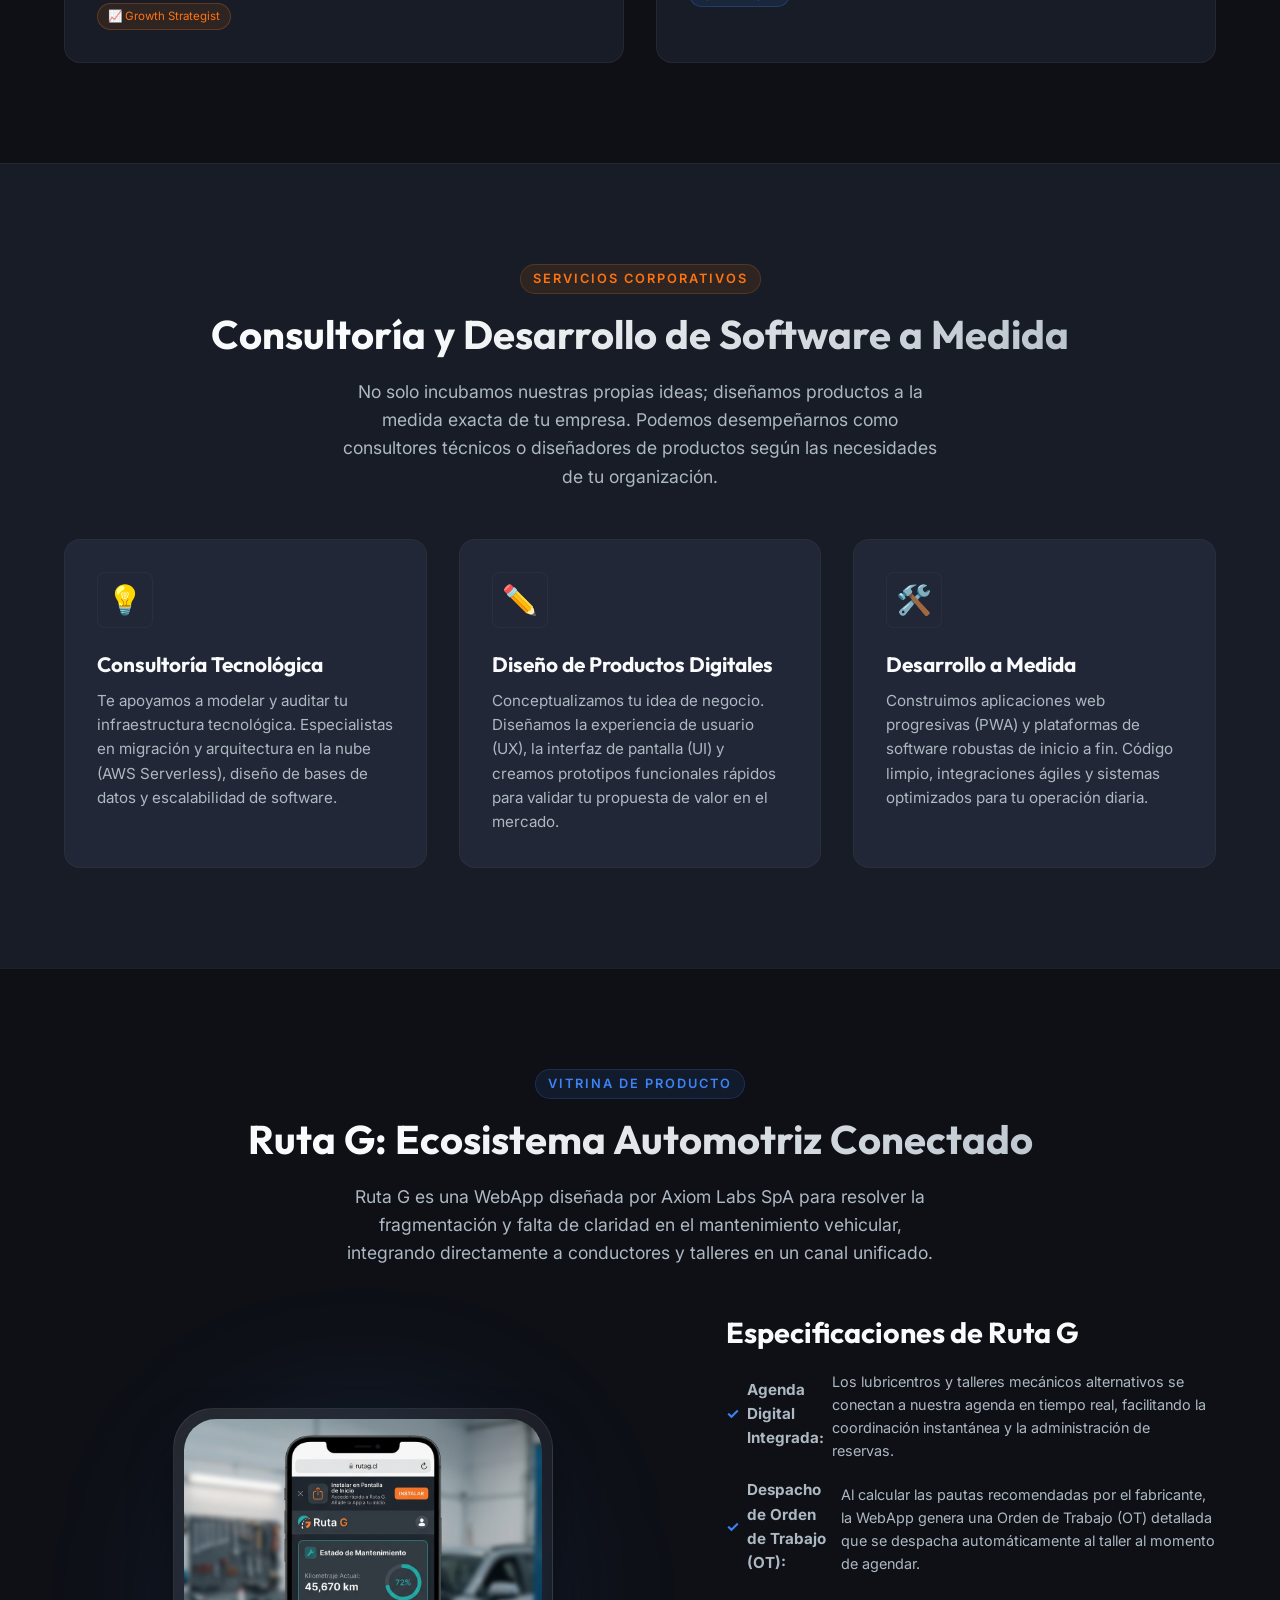
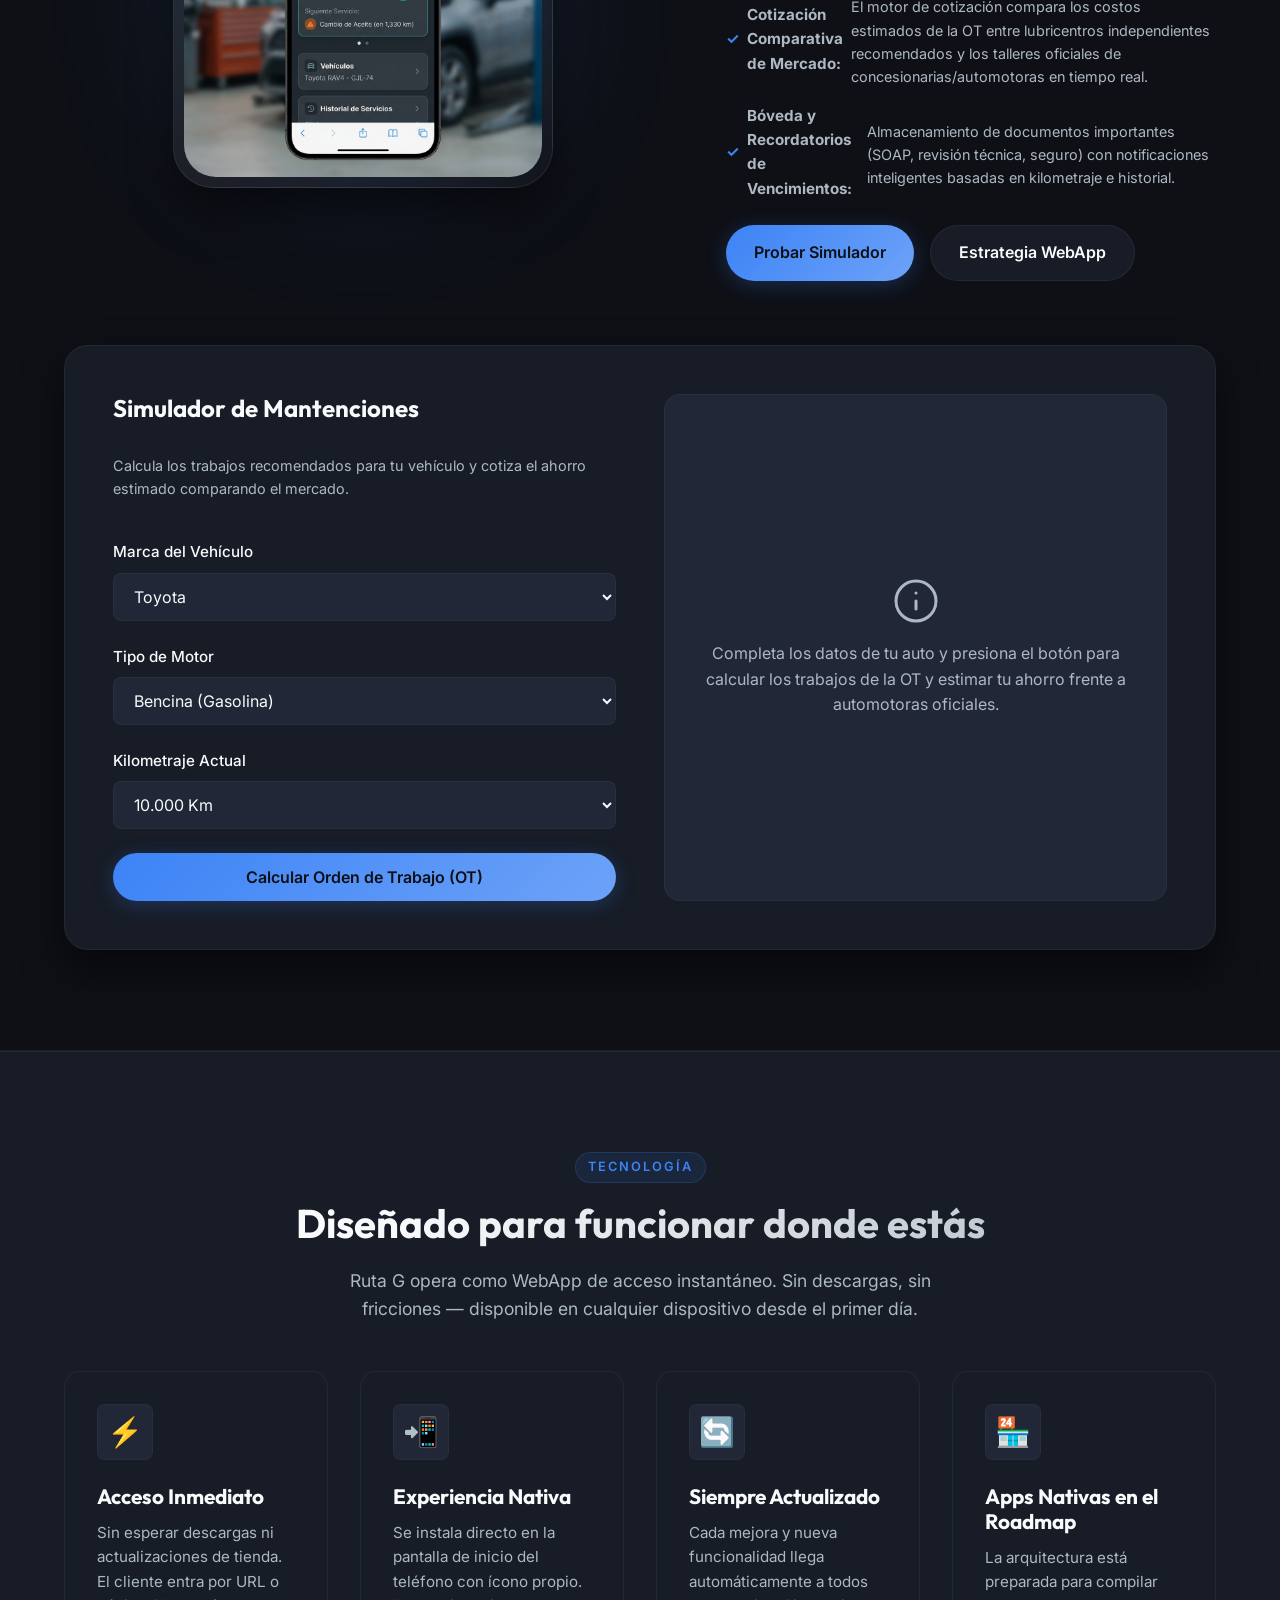
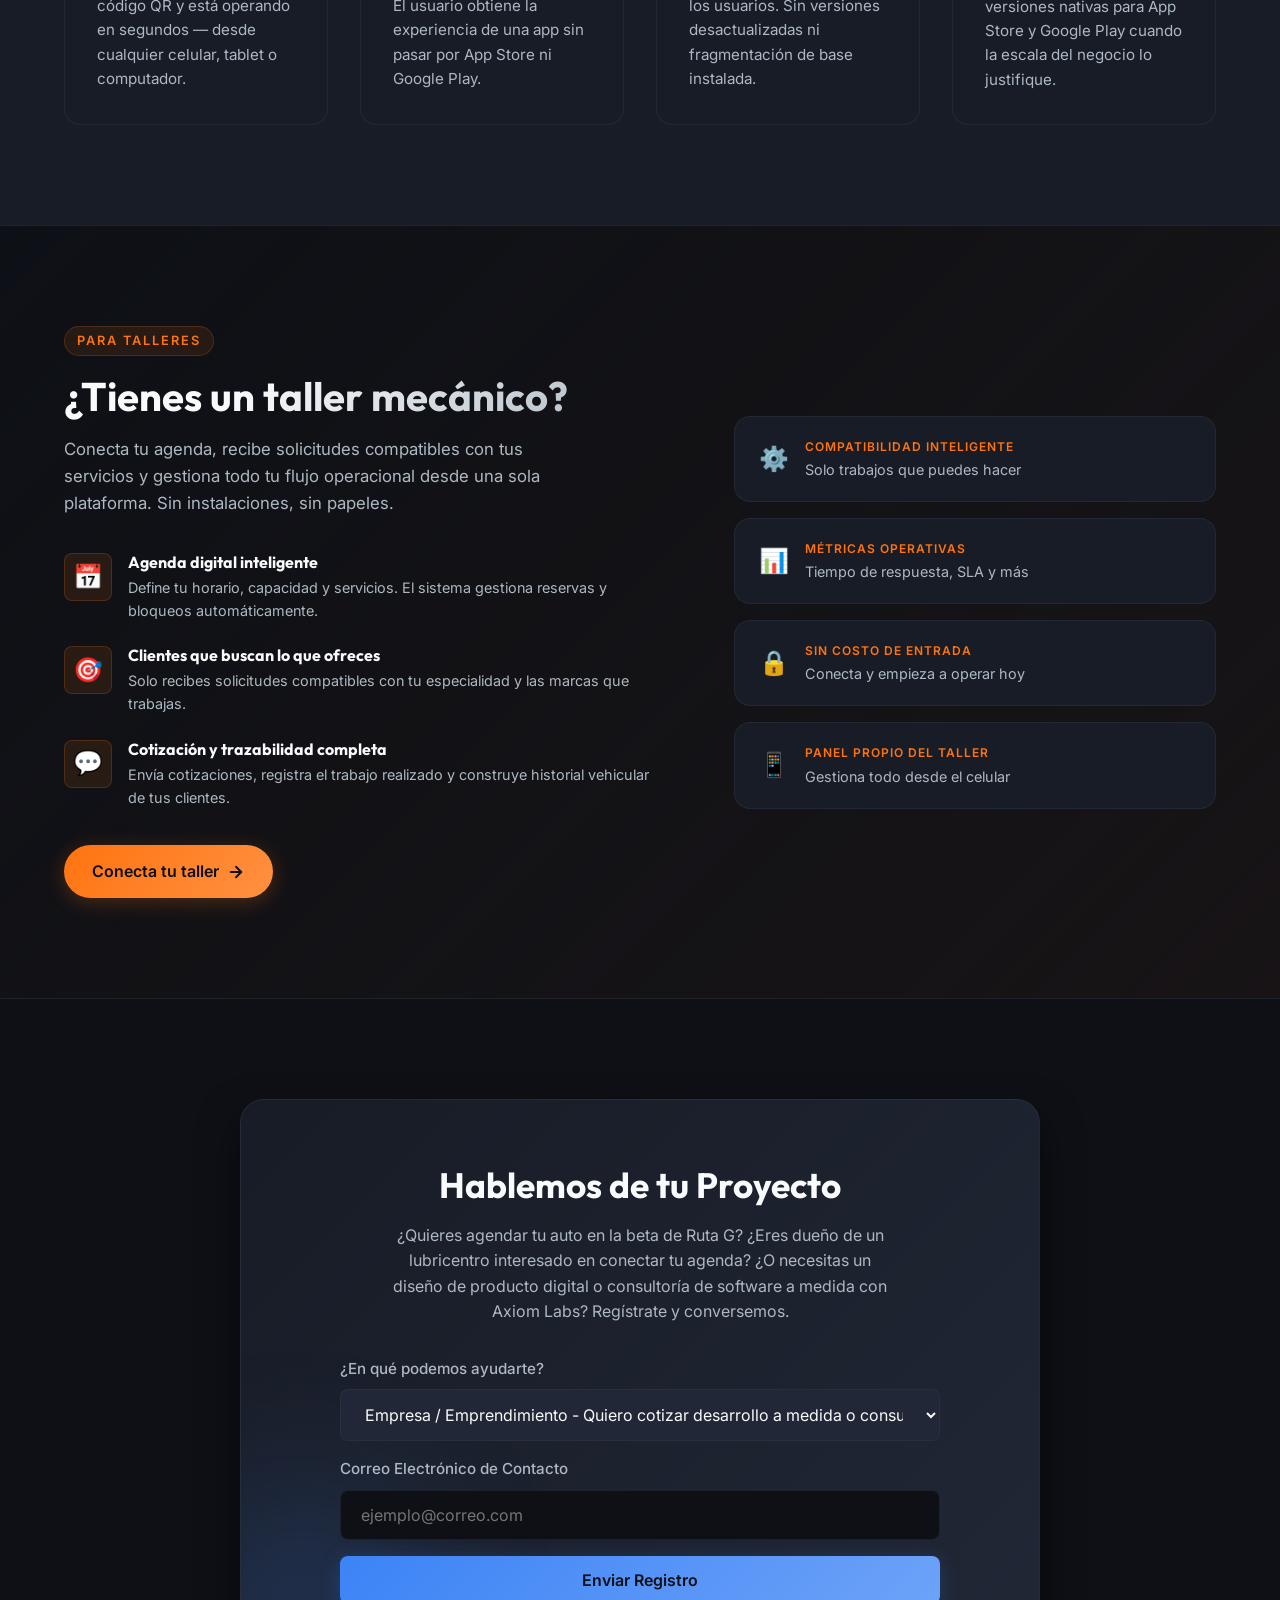
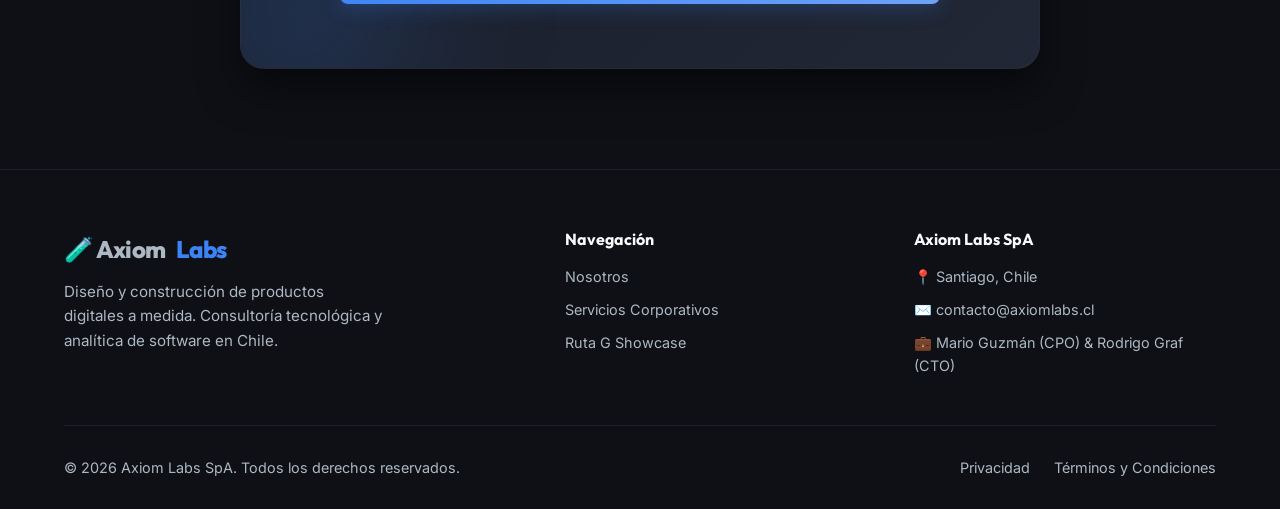
==== commit f8d05cf4: "feat: mejoras landing — paleta azul, sección talleres, formulario PHP+CSV, responsive, simulador amp" ====
--- a/index.html
+++ b/index.html
@@ -15,14 +15,14 @@
   <meta property="og:url" content="https://www.axiomlabs.cl/">
   <meta property="og:title" content="Axiom Labs | Consultoría Tecnológica y Software a Medida">
   <meta property="og:description" content="Diseñamos soluciones tecnológicas a medida y productos digitales de alto valor. Conoce Ruta G, nuestra WebApp de mantenimiento vehicular inteligente.">
-  <meta property="og:image" content="https://difusion.s3.amazonaws.com/axiom-labs/assets/ruta_g_pwa_mockup.png">
+  <meta property="og:image" content="assets/ruta_g_pwa_mockup.png">
 
   <!-- Twitter -->
   <meta property="twitter:card" content="summary_large_image">
   <meta property="twitter:url" content="https://www.axiomlabs.cl/">
   <meta property="twitter:title" content="Axiom Labs | Productos Digitales e Ingeniería">
   <meta property="twitter:description" content="De la idea al código. Conoce la WebApp Ruta G y nuestros servicios de consultoría estratégica y desarrollo de software.">
-  <meta property="twitter:image" content="https://difusion.s3.amazonaws.com/axiom-labs/assets/ruta_g_pwa_mockup.png">
+  <meta property="twitter:image" content="assets/ruta_g_pwa_mockup.png">
 
   <!-- Favicon -->
   <link rel="icon" type="image/png" href="data:image/svg+xml,<svg xmlns=%22http://www.w3.org/2000/svg%22 viewBox=%220 0 100 100%22><text y=%22.9em%22 font-size=%2290%22>🧪</text></svg>">
@@ -48,6 +48,7 @@
           <li><a href="#services" class="nav-link-item" id="nav-lnk-services">Servicios B2B</a></li>
           <li><a href="#rutag" class="nav-link-item" id="nav-lnk-rutag">Ruta G</a></li>
           <li><a href="#webapp" class="nav-link-item" id="nav-lnk-webapp">Estrategia WebApp</a></li>
+          <li><a href="#talleres" class="nav-link-item" id="nav-lnk-talleres">Talleres</a></li>
           <li><a href="#contact" class="nav-link-item" id="nav-lnk-contact">Contacto</a></li>
         </ul>
       </nav>
@@ -121,7 +122,7 @@
           <span class="section-tag" id="tag-about">Sobre Nosotros</span>
           <h2 class="section-title" id="about-title">Impulsados por la tecnología y la innovación</h2>
           <p class="section-desc" id="about-desc">
-            Nos apasiona resolver problemas complejos utilizando tecnología avanzada. Nos formamos colaborando en el desarrollo de grandes arquitecturas analíticas y de ingeniería de datos, uniendo experiencia en ciencia de datos e ingeniería de software para construir herramientas que faciliten la vida de las personas y optimicen los negocios.
+            Combinamos ingeniería de software, inteligencia artificial y estrategia de datos para construir productos digitales que resuelven problemas reales. No consultamos desde afuera — construimos desde adentro, con el mismo rigor con que desarrollamos nuestros propios productos.
           </p>
         </center>
         
@@ -130,14 +131,20 @@
             <div class="feature-icon" aria-hidden="true" style="color: var(--accent-orange);">📊</div>
             <h3>Mario Guzmán</h3>
             <p style="font-size: 0.85rem; color: var(--accent-orange); margin-bottom: 10px; font-weight: 600; text-transform: uppercase;">Co-founder | Estadístico & Data Scientist</p>
-            <p>Especialista en conceptualización y diseño de productos digitales, analítica de mercado, alianzas B2B y marketing estratégico. Lidera el desarrollo de negocios y el entendimiento del usuario para crear soluciones a medida.</p>
+            <p style="margin-bottom: 16px;">Me especializo en conceptualización y diseño de productos digitales, analítica de mercado, alianzas B2B y marketing estratégico. Lidero el desarrollo de negocios y el entendimiento del usuario para crear soluciones a medida.</p>
+            <div style="display: flex; flex-wrap: wrap; gap: 8px;">
+              <span style="font-size: 0.72rem; background: hsla(25,100%,53%,0.1); border: 1px solid hsla(25,100%,53%,0.25); color: var(--accent-orange); padding: 3px 10px; border-radius: 999px;">📈 Growth Strategist</span>
+            </div>
           </article>
 
           <article class="feature-card" id="founder-rodrigo">
             <div class="feature-icon" aria-hidden="true" style="color: var(--accent-cyan);">💻</div>
-            <h3>Rodrigo Graf</h3>
-            <p style="font-size: 0.85rem; color: var(--accent-cyan); margin-bottom: 10px; font-weight: 600; text-transform: uppercase;">Co-founder | Ingeniero Informático & MLE</p>
-            <p>Especialista en ingeniería de software, arquitectura cloud y desarrollo de pipelines de datos inteligentes. Con trayectoria en plataformas e-commerce automotrices. Lidera la implementación de código robusto y la arquitectura serverless.</p>
+            <h3><a href="https://rodrigograf.cl" target="_blank" rel="noopener" style="color: var(--text-main); border-bottom: 1px solid hsla(217,91%,60%,0.4); transition: var(--transition-fast);" onmouseover="this.style.color='var(--accent-cyan)'" onmouseout="this.style.color='var(--text-main)'">Rodrigo Graf</a></h3>
+            <p style="font-size: 0.85rem; color: var(--accent-cyan); margin-bottom: 12px; font-weight: 600; text-transform: uppercase;">Co-founder | Software Engineer & Tech Lead</p>
+            <p style="margin-bottom: 16px;">Más de una década construyendo tecnología que escala. No hablo de IA en abstracto — la construyo, la integro y la pongo a trabajar. Fundador de <a href="https://hexacode.cl" target="_blank" rel="noopener" style="color: var(--accent-cyan);">Hexacode</a>.</p>
+            <div style="display: flex; flex-wrap: wrap; gap: 8px;">
+              <span style="font-size: 0.72rem; background: hsla(217,91%,60%,0.1); border: 1px solid hsla(217,91%,60%,0.25); color: var(--accent-cyan); padding: 3px 10px; border-radius: 999px;">💡 Data Expert</span>
+            </div>
           </article>
         </div>
       </div>
@@ -189,7 +196,7 @@
           <div class="hero-visual">
             <div class="glow-circle" style="background-color: var(--accent-cyan-glow);"></div>
             <div class="mockup-wrapper" id="pwa-mockup">
-              <img src="https://difusion.s3.amazonaws.com/axiom-labs/assets/ruta_g_pwa_mockup.png" alt="WebApp Ruta G en un navegador de celular, mostrando el comparador de cotizaciones en tiempo real y la agenda digital" class="mockup-img">
+              <img src="assets/ruta_g_pwa_mockup.png" alt="WebApp Ruta G en un navegador de celular, mostrando el comparador de cotizaciones en tiempo real y la agenda digital" class="mockup-img">
             </div>
           </div>
           
@@ -231,8 +238,12 @@
               <select id="vehicle-make">
                 <option value="toyota">Toyota</option>
                 <option value="hyundai">Hyundai</option>
+                <option value="kia">Kia</option>
                 <option value="chevrolet">Chevrolet</option>
                 <option value="nissan">Nissan</option>
+                <option value="mazda">Mazda</option>
+                <option value="ford">Ford</option>
+                <option value="mitsubishi">Mitsubishi</option>
                 <option value="suzuki">Suzuki</option>
                 <option value="peugeot">Peugeot</option>
               </select>
@@ -303,35 +314,107 @@
     <section id="webapp" class="webapp-section" style="background-color: var(--bg-secondary);">
       <div class="container">
         <center>
-          <span class="section-tag" id="tag-webapp">Arquitectura de Software</span>
-          <h2 class="section-title" id="webapp-title"> Progressive Web App (PWA) vs Tiendas Nativas</h2>
-          <p class="section-desc" id="webapp-desc">Para agilizar el lanzamiento inicial de Ruta G de manera sostenible, operamos con una WebApp de acceso instantáneo. Te explicamos los beneficios clave de esta decisión tecnológica.</p>
+          <span class="section-tag" id="tag-webapp">Tecnología</span>
+          <h2 class="section-title" id="webapp-title">Diseñado para funcionar donde estás</h2>
+          <p class="section-desc" id="webapp-desc">Ruta G opera como WebApp de acceso instantáneo. Sin descargas, sin fricciones — disponible en cualquier dispositivo desde el primer día.</p>
         </center>
 
         <div class="features-grid" style="grid-template-columns: repeat(auto-fit, minmax(250px, 1fr));">
           <article class="feature-card" id="pwa-no-install">
-            <div class="feature-icon" aria-hidden="true" style="color: var(--accent-cyan);">🚀</div>
-            <h3>Sin Descargas Obligatorias</h3>
-            <p>Los conductores usan la app escaneando un código QR en el taller o ingresando a la URL directa, eliminando la fricción de espacio de almacenamiento o esperas en tiendas.</p>
+            <div class="feature-icon" aria-hidden="true" style="color: var(--accent-cyan);">⚡</div>
+            <h3>Acceso Inmediato</h3>
+            <p>Sin esperar descargas ni actualizaciones de tienda. El cliente entra por URL o código QR y está operando en segundos — desde cualquier celular, tablet o computador.</p>
           </article>
 
           <article class="feature-card" id="pwa-homescreen">
             <div class="feature-icon" aria-hidden="true" style="color: var(--accent-cyan);">📲</div>
-            <h3>Instalación Liviana</h3>
-            <p>El usuario puede añadir el ícono de la WebApp directamente en la pantalla de inicio de su teléfono, disfrutando de ícono propio y transiciones rápidas sin pasar por tiendas.</p>
-          </article>
-
-          <article class="feature-card" id="pwa-cost">
-            <div class="feature-icon" aria-hidden="true" style="color: var(--accent-cyan);">💰</div>
-            <h3>Agilidad de Presupuesto</h3>
-            <p>Enfocamos el presupuesto inicial ($1,000 USD) en desarrollo de software puro en vez de licencias en tiendas de inmediato, permitiendo validar y ajustar el negocio con agilidad.</p>
+            <h3>Experiencia Nativa</h3>
+            <p>Se instala directo en la pantalla de inicio del teléfono con ícono propio. El usuario obtiene la experiencia de una app sin pasar por App Store ni Google Play.</p>
+          </article>
+
+          <article class="feature-card" id="pwa-realtime">
+            <div class="feature-icon" aria-hidden="true" style="color: var(--accent-cyan);">🔄</div>
+            <h3>Siempre Actualizado</h3>
+            <p>Cada mejora y nueva funcionalidad llega automáticamente a todos los usuarios. Sin versiones desactualizadas ni fragmentación de base instalada.</p>
           </article>
 
           <article class="feature-card" id="pwa-hybrid">
-            <div class="feature-icon" aria-hidden="true" style="color: var(--accent-cyan);">🔄</div>
-            <h3>Tiendas en el Futuro</h3>
-            <p>Una vez validemos el modelo B2B en Chile, utilizaremos herramientas híbridas como <strong>Capacitor</strong> para compilar la WebApp y subirla a Apple Store y Play Store de forma rápida.</p>
-          </article>
+            <div class="feature-icon" aria-hidden="true" style="color: var(--accent-cyan);">🏪</div>
+            <h3>Apps Nativas en el Roadmap</h3>
+            <p>La arquitectura está preparada para compilar versiones nativas para App Store y Google Play cuando la escala del negocio lo justifique.</p>
+          </article>
+        </div>
+      </div>
+    </section>
+
+    <!-- Talleres Section -->
+    <section id="talleres" class="talleres-section">
+      <div class="container">
+        <div class="talleres-grid">
+          <div class="talleres-content">
+            <span class="section-tag section-tag-alt">Para Talleres</span>
+            <h2 class="section-title" style="margin-bottom: 16px;">¿Tienes un taller mecánico?</h2>
+            <p style="color: var(--text-muted); font-size: 1.05rem; margin-bottom: 36px; max-width: 480px;">
+              Conecta tu agenda, recibe solicitudes compatibles con tus servicios y gestiona todo tu flujo operacional desde una sola plataforma. Sin instalaciones, sin papeles.
+            </p>
+            <div class="talleres-benefits">
+              <div class="taller-benefit">
+                <div class="taller-benefit-icon">📅</div>
+                <div>
+                  <h4>Agenda digital inteligente</h4>
+                  <p>Define tu horario, capacidad y servicios. El sistema gestiona reservas y bloqueos automáticamente.</p>
+                </div>
+              </div>
+              <div class="taller-benefit">
+                <div class="taller-benefit-icon">🎯</div>
+                <div>
+                  <h4>Clientes que buscan lo que ofreces</h4>
+                  <p>Solo recibes solicitudes compatibles con tu especialidad y las marcas que trabajas.</p>
+                </div>
+              </div>
+              <div class="taller-benefit">
+                <div class="taller-benefit-icon">💬</div>
+                <div>
+                  <h4>Cotización y trazabilidad completa</h4>
+                  <p>Envía cotizaciones, registra el trabajo realizado y construye historial vehicular de tus clientes.</p>
+                </div>
+              </div>
+            </div>
+            <a href="#contact" class="btn btn-accent" id="btn-taller-cta" style="margin-top: 36px;" onclick="document.getElementById('contact-role').value='workshop'">
+              Conecta tu taller
+              <svg width="18" height="18" viewBox="0 0 24 24" fill="none" stroke="currentColor" stroke-width="2.5" stroke-linecap="round" stroke-linejoin="round"><line x1="5" y1="12" x2="19" y2="12"></line><polyline points="12 5 19 12 12 19"></polyline></svg>
+            </a>
+          </div>
+          <div class="talleres-visual">
+            <div class="taller-stat-card">
+              <div class="taller-stat-icon">⚙️</div>
+              <div class="taller-stat-info">
+                <span class="taller-stat-label">Compatibilidad inteligente</span>
+                <span class="taller-stat-value">Solo trabajos que puedes hacer</span>
+              </div>
+            </div>
+            <div class="taller-stat-card">
+              <div class="taller-stat-icon">📊</div>
+              <div class="taller-stat-info">
+                <span class="taller-stat-label">Métricas operativas</span>
+                <span class="taller-stat-value">Tiempo de respuesta, SLA y más</span>
+              </div>
+            </div>
+            <div class="taller-stat-card">
+              <div class="taller-stat-icon">🔒</div>
+              <div class="taller-stat-info">
+                <span class="taller-stat-label">Sin costo de entrada</span>
+                <span class="taller-stat-value">Conecta y empieza a operar hoy</span>
+              </div>
+            </div>
+            <div class="taller-stat-card">
+              <div class="taller-stat-icon">📱</div>
+              <div class="taller-stat-info">
+                <span class="taller-stat-label">Panel propio del taller</span>
+                <span class="taller-stat-value">Gestiona todo desde el celular</span>
+              </div>
+            </div>
+          </div>
         </div>
       </div>
     </section>
@@ -343,28 +426,32 @@
           <h2>Hablemos de tu Proyecto</h2>
           <p>¿Quieres agendar tu auto en la beta de Ruta G? ¿Eres dueño de un lubricentro interesado en conectar tu agenda? ¿O necesitas un diseño de producto digital o consultoría de software a medida con Axiom Labs? Regístrate y conversemos.</p>
           
-          <form class="waitlist-form" id="waitlist-form" style="flex-direction: column; max-width: 600px; gap: 16px; text-align: left;">
+          <form class="waitlist-form" id="waitlist-form" action="submit.php" method="POST" style="flex-direction: column; max-width: 600px; gap: 16px; text-align: left;">
             <div class="form-group">
               <label for="contact-role" style="color: var(--text-muted);">¿En qué podemos ayudarte?</label>
-              <select id="contact-role" style="border-radius: var(--radius-sm); padding: 14px 20px;">
+              <select id="contact-role" name="tipo_consulta" style="border-radius: var(--radius-sm); padding: 14px 20px;">
                 <option value="business">Empresa / Emprendimiento - Quiero cotizar desarrollo a medida o consultoría</option>
                 <option value="workshop">Lubricentro / Taller - Quiero conectar mi agenda digital a Ruta G</option>
                 <option value="driver">Conductor - Quiero probar el beta de la WebApp Ruta G</option>
               </select>
             </div>
-            
+
             <div class="form-group">
               <label for="waitlist-email" style="color: var(--text-muted);">Correo Electrónico de Contacto</label>
-              <input type="email" id="waitlist-email" placeholder="ejemplo@correo.com" required style="border-radius: var(--radius-sm); padding: 14px 20px;" aria-label="Correo electrónico de contacto">
+              <input type="email" id="waitlist-email" name="email" placeholder="ejemplo@correo.com" required style="border-radius: var(--radius-sm); padding: 14px 20px;" aria-label="Correo electrónico de contacto">
             </div>
 
             <button type="submit" class="btn btn-primary" id="waitlist-submit" style="width: 100%; border-radius: var(--radius-sm);">
               Enviar Registro
             </button>
           </form>
-          
+
+          <div class="form-error-msg" id="waitlist-error" style="display:none; margin-top: 24px; color: var(--accent-orange);">
+            ⚠️ Hubo un problema al enviar tu registro. Por favor intenta de nuevo o escríbenos directamente a contacto@axiomlabs.cl
+          </div>
+
           <div class="form-success-msg" id="waitlist-success" style="margin-top: 24px;">
-            🎉 ¡Tu solicitud ha sido enviada con éxito! El equipo de Axiom Labs SpA (Mario o Rodrigo) te escribirá a la brevedad para coordinar una reunión.
+            ✅ ¡Registro recibido! Pronto nos pondremos en contacto contigo.
           </div>
         </div>
       </div>
@@ -416,20 +503,28 @@
       const navMenu = document.getElementById("nav-menu");
 
       mobileToggle.addEventListener("click", function() {
-        if (navMenu.style.display === "flex") {
-          navMenu.style.display = "none";
-        } else {
-          navMenu.style.display = "flex";
-          navMenu.style.flexDirection = "column";
-          navMenu.style.position = "absolute";
-          navMenu.style.top = "80px";
-          navMenu.style.left = "0";
-          navMenu.style.width = "100%";
-          navMenu.style.backgroundColor = "var(--bg-secondary)";
-          navMenu.style.padding = "24px";
-          navMenu.style.borderBottom = "1px solid var(--border-color)";
-          navMenu.style.gap = "20px";
-        }
+        navMenu.classList.toggle("open");
+        mobileToggle.textContent = navMenu.classList.contains("open") ? "✕" : "☰";
+      });
+
+      // Close menu on nav link click
+      navMenu.querySelectorAll("a").forEach(link => {
+        link.addEventListener("click", () => {
+          navMenu.classList.remove("open");
+          mobileToggle.textContent = "☰";
+        });
+      });
+
+      // Founder link hover effect
+      document.querySelectorAll(".founder-link").forEach(link => {
+        link.addEventListener("mouseenter", function() {
+          this.style.color = "var(--accent-cyan)";
+          this.style.borderColor = "var(--accent-cyan)";
+        });
+        link.addEventListener("mouseleave", function() {
+          this.style.color = "var(--text-muted)";
+          this.style.borderColor = "var(--border-color)";
+        });
       });
 
       // Maintenance Calculator Data (Localized to CLP and displaying specific OTs)
@@ -477,6 +572,34 @@
             saving: "$190.000 CLP",
             tasks: ["Cambio de aceite y filtro de motor", "Cambio de correa de alternador y bomba de agua", "Revisión de radiador y fugas", "Escaneo computarizado completo de la ECU"]
           }
+        },
+        "kia": {
+          "10000": { saving: "$50.000 CLP", tasks: ["Cambio de aceite sintético y filtro", "Revisión de frenos y pastillas", "Inspección de niveles generales", "Escaneo OBD-II preventivo"] },
+          "20000": { saving: "$75.000 CLP", tasks: ["Cambio de aceite y filtro de motor", "Rotación de neumáticos", "Cambio de filtro de aire de cabina", "Revisión de bujías e ignición"] },
+          "40000": { saving: "$110.000 CLP", tasks: ["Cambio de aceite sintético y filtro", "Cambio de líquido de frenos DOT4", "Alineación y balanceo", "Inspección de correas de accesorios"] },
+          "60000": { saving: "$140.000 CLP", tasks: ["Cambio de aceite y filtro", "Reemplazo de bujías de iridio", "Cambio de filtro de combustible", "Revisión de suspensión y dirección"] },
+          "100000": { saving: "$190.000 CLP", tasks: ["Cambio de aceite y filtro de motor", "Cambio de aceite de caja automática", "Reemplazo de refrigerante de motor", "Inspección completa de tren motriz"] }
+        },
+        "mazda": {
+          "10000": { saving: "$55.000 CLP", tasks: ["Cambio de aceite SkyActiv y filtro", "Revisión de frenos y calibración", "Inspección de sistema eléctrico", "Rotación de neumáticos"] },
+          "20000": { saving: "$80.000 CLP", tasks: ["Cambio de aceite y filtro", "Cambio de filtro de aire motor", "Alineación de dirección", "Revisión de pastillas y discos"] },
+          "40000": { saving: "$115.000 CLP", tasks: ["Cambio de aceite SkyActiv y filtros", "Cambio de líquido de frenos", "Cambio de filtro de habitáculo", "Inspección de amortiguadores"] },
+          "60000": { saving: "$145.000 CLP", tasks: ["Cambio de aceite y filtro", "Reemplazo de bujías originales", "Revisión de sistema de escape", "Limpieza de inyectores"] },
+          "100000": { saving: "$200.000 CLP", tasks: ["Cambio de aceite y filtro de motor", "Cambio de aceite de transmisión", "Revisión de kit de distribución", "Inspección general de suspensión"] }
+        },
+        "ford": {
+          "10000": { saving: "$52.000 CLP", tasks: ["Cambio de aceite sintético y filtro", "Inspección de frenos traseros y delanteros", "Revisión de batería y alternador", "Rotación de neumáticos"] },
+          "20000": { saving: "$78.000 CLP", tasks: ["Cambio de aceite y filtro de motor", "Cambio de filtro de aire", "Alineación y balanceo en dos ejes", "Revisión de bujes y rótulas"] },
+          "40000": { saving: "$115.000 CLP", tasks: ["Cambio de aceite EcoBoost y filtro", "Cambio de líquido de frenos", "Inspección de correa de accesorios", "Cambio de filtro de combustible"] },
+          "60000": { saving: "$145.000 CLP", tasks: ["Cambio de aceite y filtro", "Reemplazo de bujías", "Revisión de sistema de transmisión", "Diagnóstico computarizado ECU"] },
+          "100000": { saving: "$195.000 CLP", tasks: ["Cambio de aceite y filtro de motor", "Cambio de aceite de caja de cambios", "Inspección de kit de embrague", "Revisión completa de chasis y suspensión"] }
+        },
+        "mitsubishi": {
+          "10000": { saving: "$48.000 CLP", tasks: ["Cambio de aceite sintético y filtro", "Revisión de frenos y desgaste de pastillas", "Inspección de luces y fusibles", "Control de presión de neumáticos"] },
+          "20000": { saving: "$72.000 CLP", tasks: ["Cambio de aceite y filtro de motor", "Cambio de filtro de aire de admisión", "Rotación de neumáticos", "Revisión de sistema de dirección"] },
+          "40000": { saving: "$108.000 CLP", tasks: ["Cambio de aceite y filtros", "Cambio de líquido de frenos y purga", "Alineación y balanceo", "Inspección de diferencial 4WD"] },
+          "60000": { saving: "$138.000 CLP", tasks: ["Cambio de aceite y filtro", "Reemplazo de bujías de motor", "Revisión de correa de distribución", "Cambio de aceite de transferencia"] },
+          "100000": { saving: "$185.000 CLP", tasks: ["Cambio de aceite y filtro de motor", "Cambio de aceite de caja y diferencial", "Inspección de sistema 4WD completo", "Revisión de suspensión delantera y trasera"] }
         },
         // General backup data
         "general": {
@@ -548,16 +671,33 @@
       // Waitlist Form Handler
       const waitlistForm = document.getElementById("waitlist-form");
       const successMsg = document.getElementById("waitlist-success");
-
-      waitlistForm.addEventListener("submit", function(e) {
+      const errorMsg = document.getElementById("waitlist-error");
+      const submitBtn = document.getElementById("waitlist-submit");
+
+      waitlistForm.addEventListener("submit", async function(e) {
         e.preventDefault();
-        const emailInput = document.getElementById("waitlist-email");
-        
-        if (emailInput.value) {
-          // Mock success response
-          waitlistForm.style.display = "none";
-          successMsg.style.display = "block";
-          emailInput.value = "";
+        submitBtn.textContent = "Enviando...";
+        submitBtn.disabled = true;
+
+        try {
+          const response = await fetch(waitlistForm.action, {
+            method: "POST",
+            body: new FormData(waitlistForm)
+          });
+
+          const data = await response.json();
+
+          if (data.ok) {
+            waitlistForm.style.display = "none";
+            errorMsg.style.display = "none";
+            successMsg.style.display = "block";
+          } else {
+            throw new Error(data.error || "Error en el servidor");
+          }
+        } catch (err) {
+          errorMsg.style.display = "block";
+          submitBtn.textContent = "Enviar Registro";
+          submitBtn.disabled = false;
         }
       });
 
--- a/style.css
+++ b/style.css
@@ -7,9 +7,9 @@
   --bg-tertiary: hsl(222, 24%, 17%);
   --border-color: hsla(222, 15%, 25%, 0.4);
   
-  --accent-cyan: hsl(190, 100%, 48%);
-  --accent-cyan-hover: hsl(190, 100%, 58%);
-  --accent-cyan-glow: hsla(190, 100%, 48%, 0.25);
+  --accent-cyan: hsl(217, 91%, 60%);
+  --accent-cyan-hover: hsl(217, 91%, 70%);
+  --accent-cyan-glow: hsla(217, 91%, 60%, 0.25);
   
   --accent-orange: hsl(25, 100%, 53%);
   --accent-orange-hover: hsl(25, 100%, 63%);
@@ -291,10 +291,10 @@
   letter-spacing: 2px;
   color: var(--accent-cyan);
   margin-bottom: 16px;
-  background-color: hsla(190, 100%, 48%, 0.1);
+  background-color: hsla(217, 91%, 60%, 0.1);
   padding: 4px 12px;
   border-radius: var(--radius-pill);
-  border: 1px solid hsla(190, 100%, 48%, 0.2);
+  border: 1px solid hsla(217, 91%, 60%, 0.2);
 }
 
 .section-tag-alt {
@@ -429,7 +429,7 @@
 /* Features Section */
 .features-grid {
   display: grid;
-  grid-template-columns: repeat(auto-fit, minmax(280px, 1fr));
+  grid-template-columns: repeat(auto-fit, minmax(240px, 1fr));
   gap: 32px;
 }
 
@@ -1008,40 +1008,220 @@
 }
 
 @media (max-width: 768px) {
-  .nav-links, .nav-cta {
-    display: none; /* In a real app we'd trigger a slide-in side menu */
-  }
-  
+  .nav-links {
+    display: none;
+    flex-direction: column;
+    position: absolute;
+    top: 80px;
+    left: 0;
+    width: 100%;
+    background-color: var(--bg-secondary);
+    padding: 24px;
+    border-bottom: 1px solid var(--border-color);
+    gap: 20px;
+    z-index: 99;
+  }
+
+  .nav-links.open {
+    display: flex;
+  }
+
+  .nav-cta {
+    display: none;
+  }
+
   .mobile-menu-btn {
     display: block;
   }
-  
+
   .section-title {
-    font-size: 2rem;
-  }
-  
+    font-size: 1.85rem;
+  }
+
   .hero-title {
-    font-size: 2.8rem;
-  }
-  
+    font-size: 2.4rem;
+    letter-spacing: -1px;
+  }
+
+  .hero-text {
+    font-size: 1.05rem;
+  }
+
+  .hero-stats {
+    gap: 24px;
+    flex-wrap: wrap;
+    justify-content: center;
+  }
+
+  .stat-item {
+    text-align: center;
+    min-width: 80px;
+  }
+
+  .calc-card {
+    padding: 24px 20px;
+  }
+
+  .waitlist-card {
+    padding: 40px 20px;
+  }
+
   .footer-grid {
     grid-template-columns: 1fr;
     gap: 32px;
   }
-  
+
   .footer-bottom {
     flex-direction: column;
     gap: 16px;
     text-align: center;
   }
-  
+
   .waitlist-form {
     flex-direction: column;
     border-radius: var(--radius-md);
   }
-  
+
   .waitlist-form input {
     border-radius: var(--radius-pill);
+  }
+
+  .hero-actions {
+    flex-direction: column;
+    align-items: center;
+  }
+
+  .hero-actions .btn {
+    width: 100%;
+    max-width: 320px;
+  }
+}
+
+@media (max-width: 480px) {
+  .hero-title {
+    font-size: 2rem;
+  }
+
+  .section-title {
+    font-size: 1.6rem;
+  }
+
+  .hero-stats {
+    gap: 16px;
+  }
+
+  .stat-item h3 {
+    font-size: 1.5rem;
+  }
+
+  .feature-card {
+    padding: 24px;
+  }
+
+  .calc-card {
+    padding: 20px 16px;
+  }
+}
+
+/* Talleres Section */
+.talleres-section {
+  border-top: 1px solid var(--border-color);
+  background: linear-gradient(135deg, var(--bg-primary) 0%, hsla(25, 100%, 53%, 0.04) 100%);
+}
+
+.talleres-grid {
+  display: grid;
+  grid-template-columns: 1.1fr 0.9fr;
+  gap: 80px;
+  align-items: center;
+}
+
+.talleres-benefits {
+  display: flex;
+  flex-direction: column;
+  gap: 24px;
+}
+
+.taller-benefit {
+  display: flex;
+  gap: 16px;
+  align-items: flex-start;
+}
+
+.taller-benefit-icon {
+  font-size: 1.5rem;
+  width: 48px;
+  height: 48px;
+  background: hsla(25, 100%, 53%, 0.1);
+  border: 1px solid hsla(25, 100%, 53%, 0.2);
+  border-radius: var(--radius-sm);
+  display: flex;
+  align-items: center;
+  justify-content: center;
+  flex-shrink: 0;
+}
+
+.taller-benefit h4 {
+  font-size: 1rem;
+  margin-bottom: 4px;
+  color: var(--text-main);
+}
+
+.taller-benefit p {
+  font-size: 0.9rem;
+  color: var(--text-muted);
+}
+
+.talleres-visual {
+  display: flex;
+  flex-direction: column;
+  gap: 16px;
+}
+
+.taller-stat-card {
+  background: var(--bg-secondary);
+  border: 1px solid var(--border-color);
+  border-radius: var(--radius-md);
+  padding: 20px 24px;
+  display: flex;
+  align-items: center;
+  gap: 16px;
+  transition: var(--transition-fast);
+}
+
+.taller-stat-card:hover {
+  border-color: var(--accent-orange);
+  transform: translateX(4px);
+}
+
+.taller-stat-icon {
+  font-size: 1.5rem;
+  flex-shrink: 0;
+}
+
+.taller-stat-info {
+  display: flex;
+  flex-direction: column;
+  gap: 2px;
+}
+
+.taller-stat-label {
+  font-size: 0.75rem;
+  font-weight: 600;
+  text-transform: uppercase;
+  letter-spacing: 1px;
+  color: var(--accent-orange);
+}
+
+.taller-stat-value {
+  font-size: 0.9rem;
+  color: var(--text-muted);
+}
+
+@media (max-width: 992px) {
+  .talleres-grid {
+    grid-template-columns: 1fr;
+    gap: 48px;
   }
 }
 
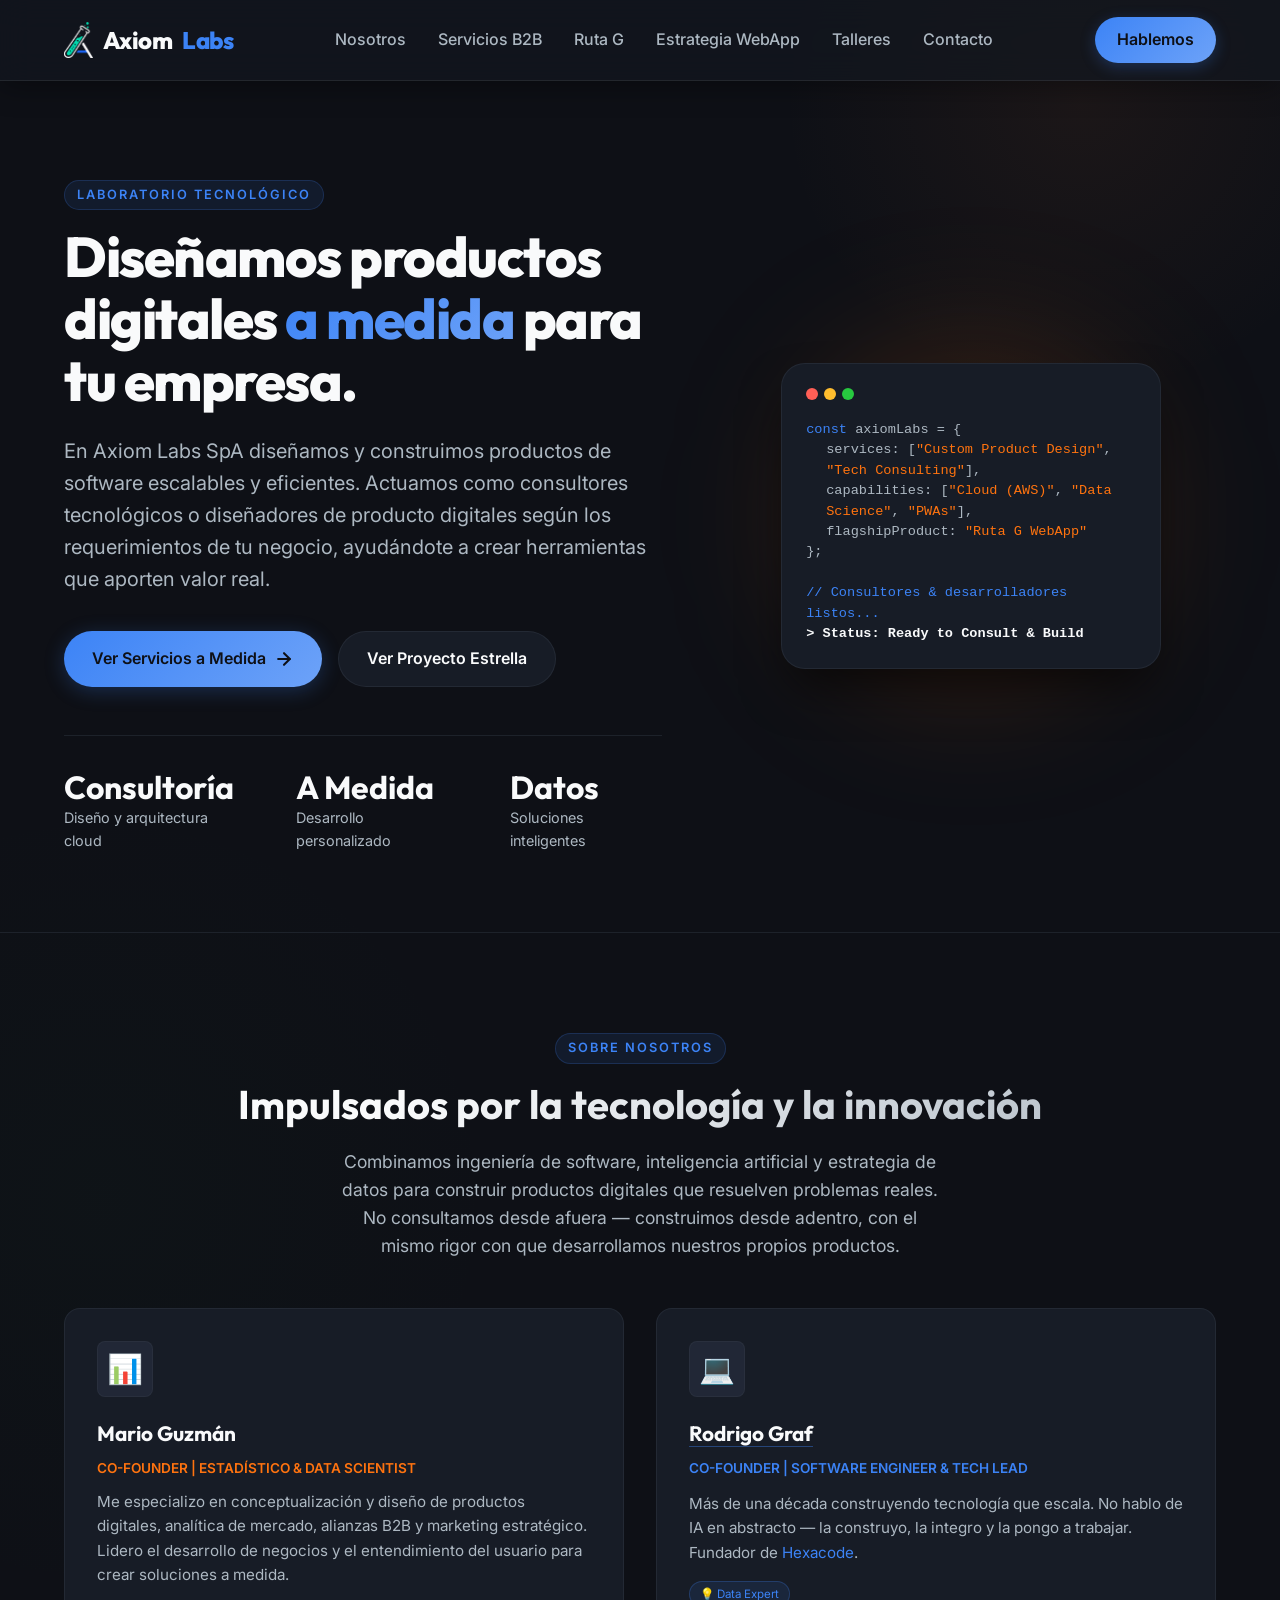
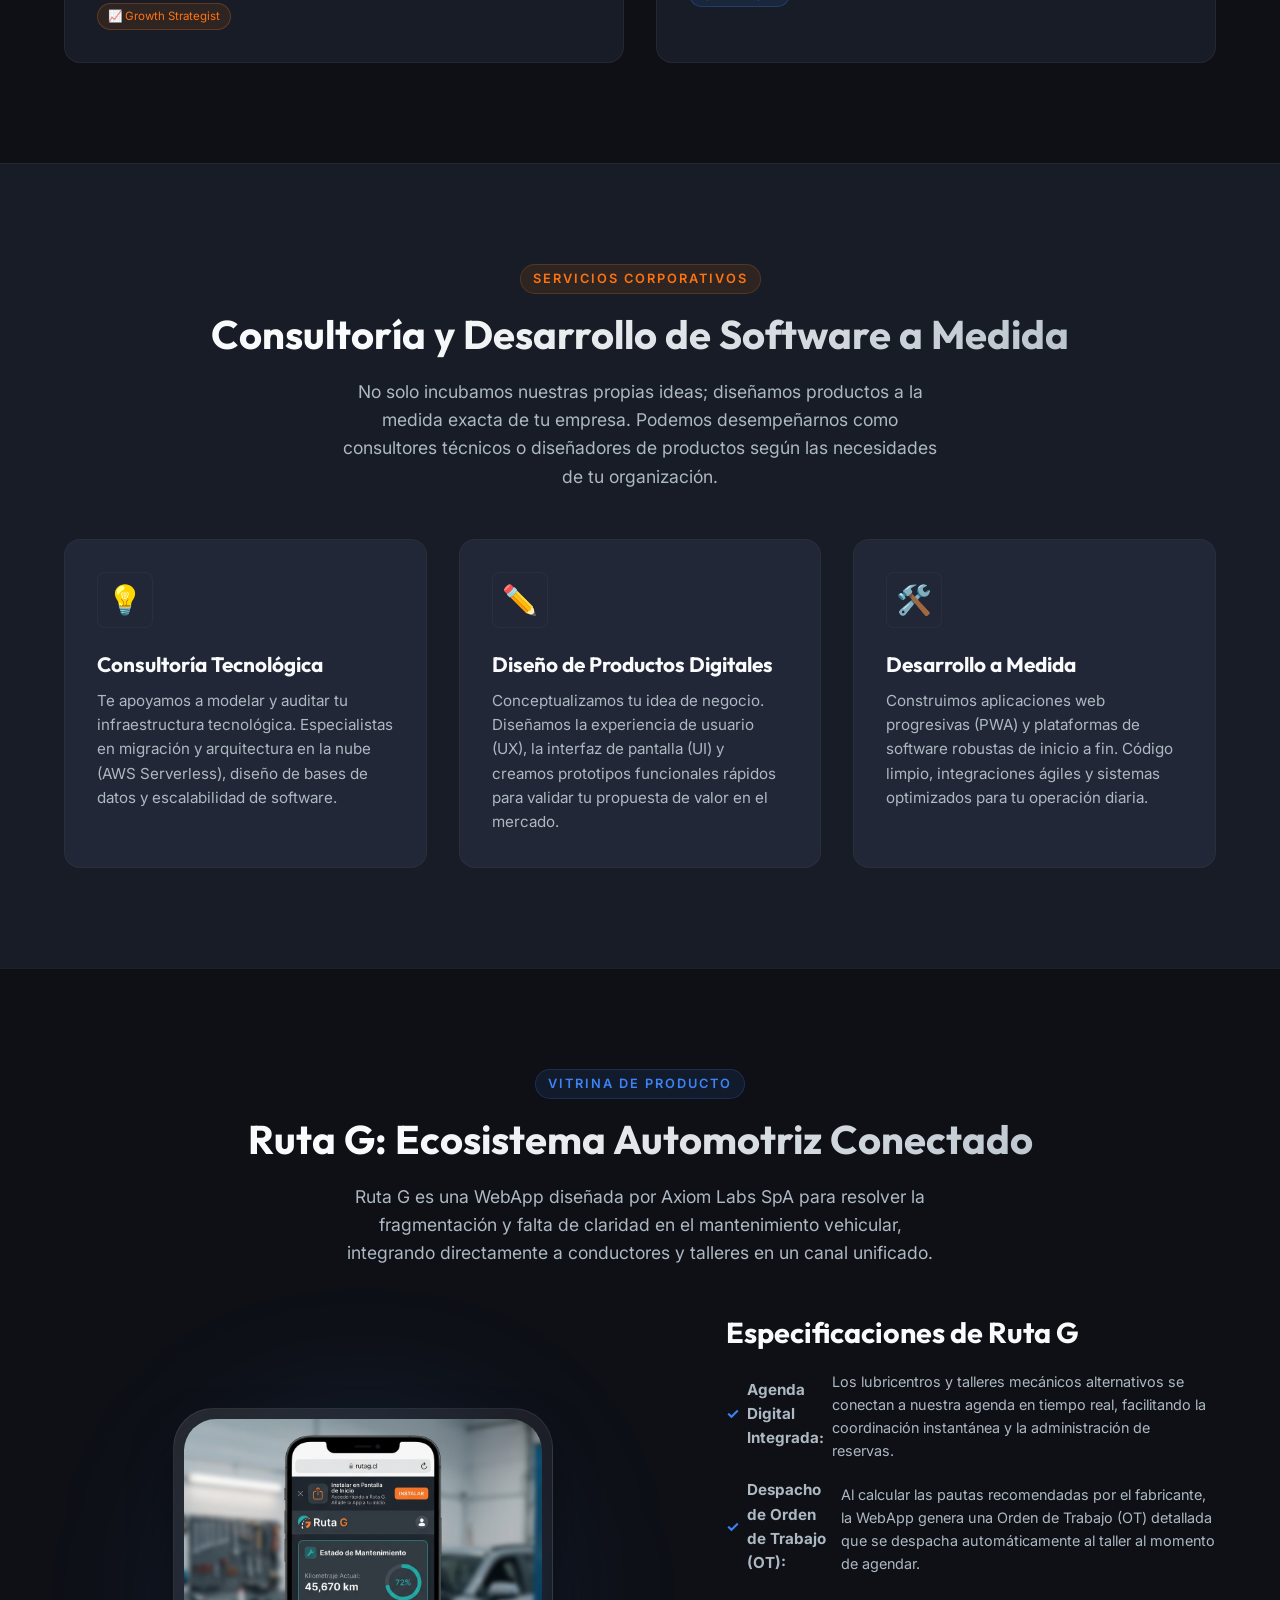
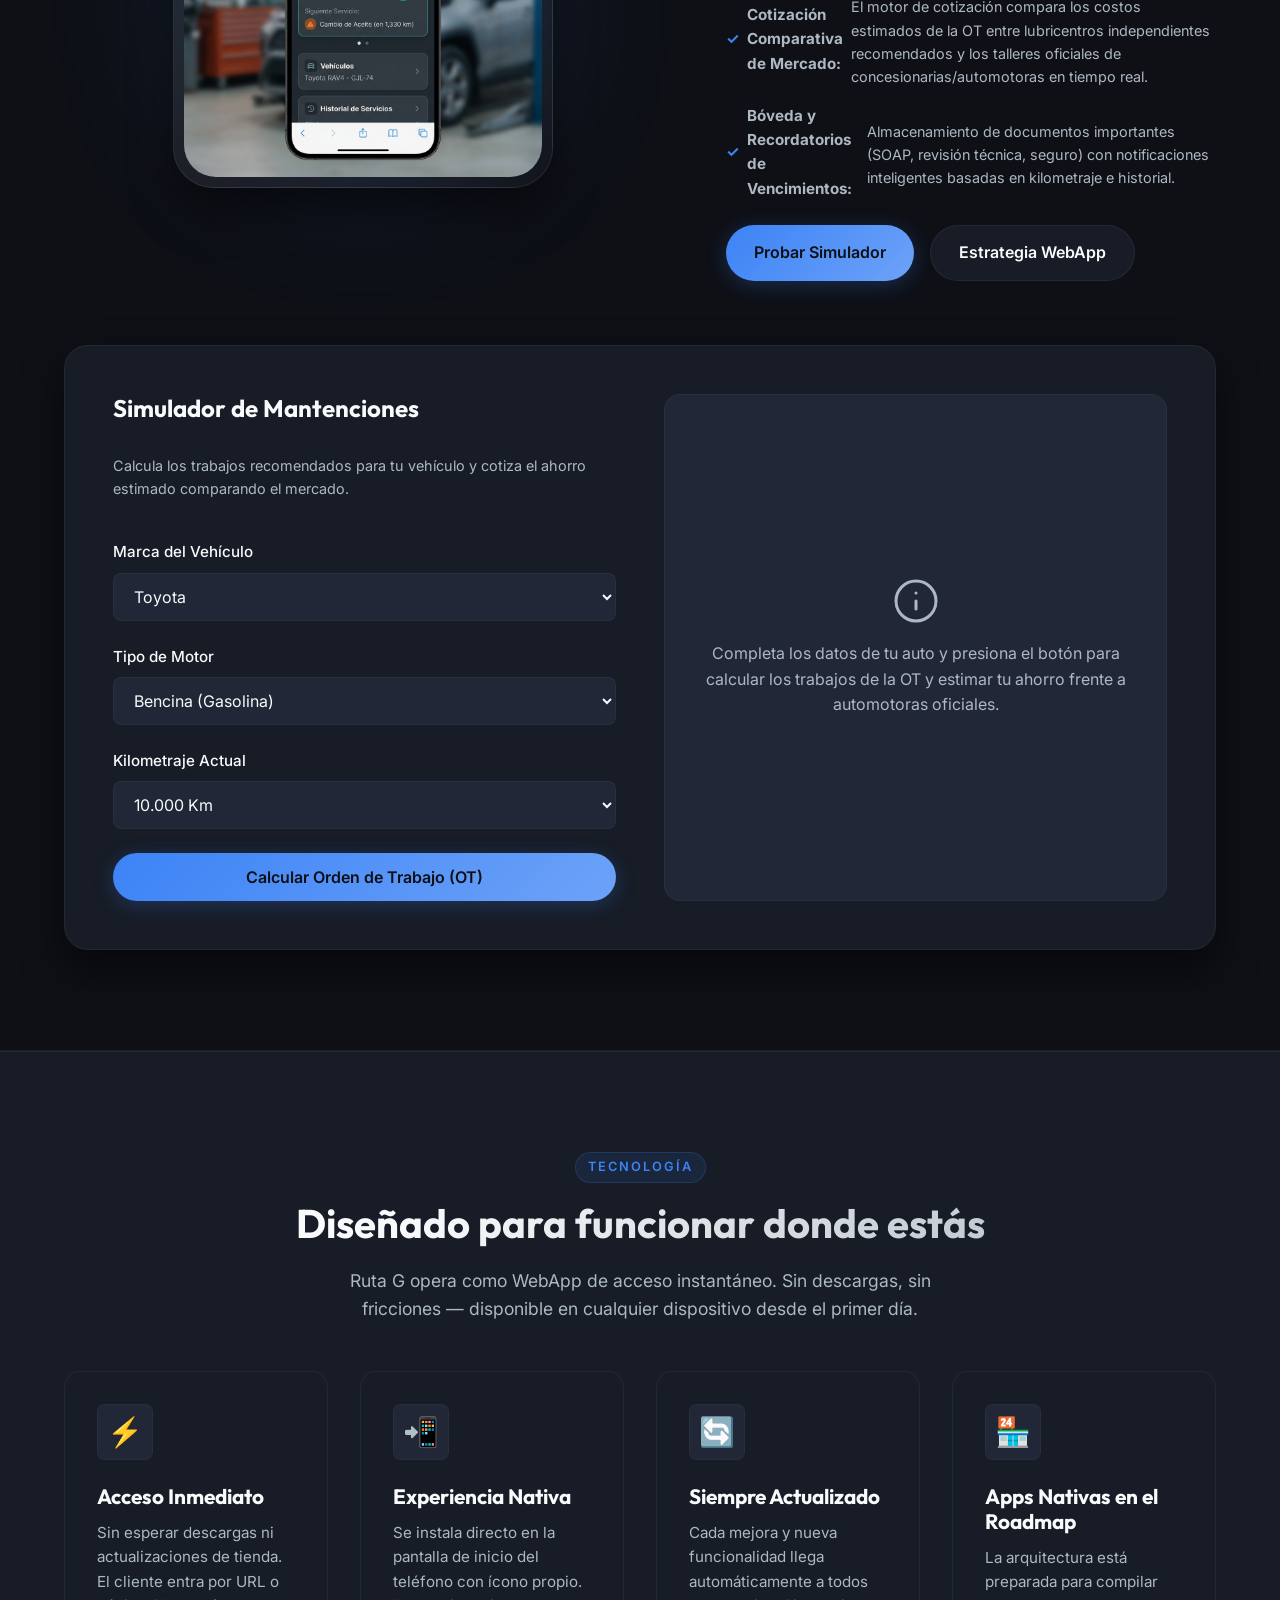
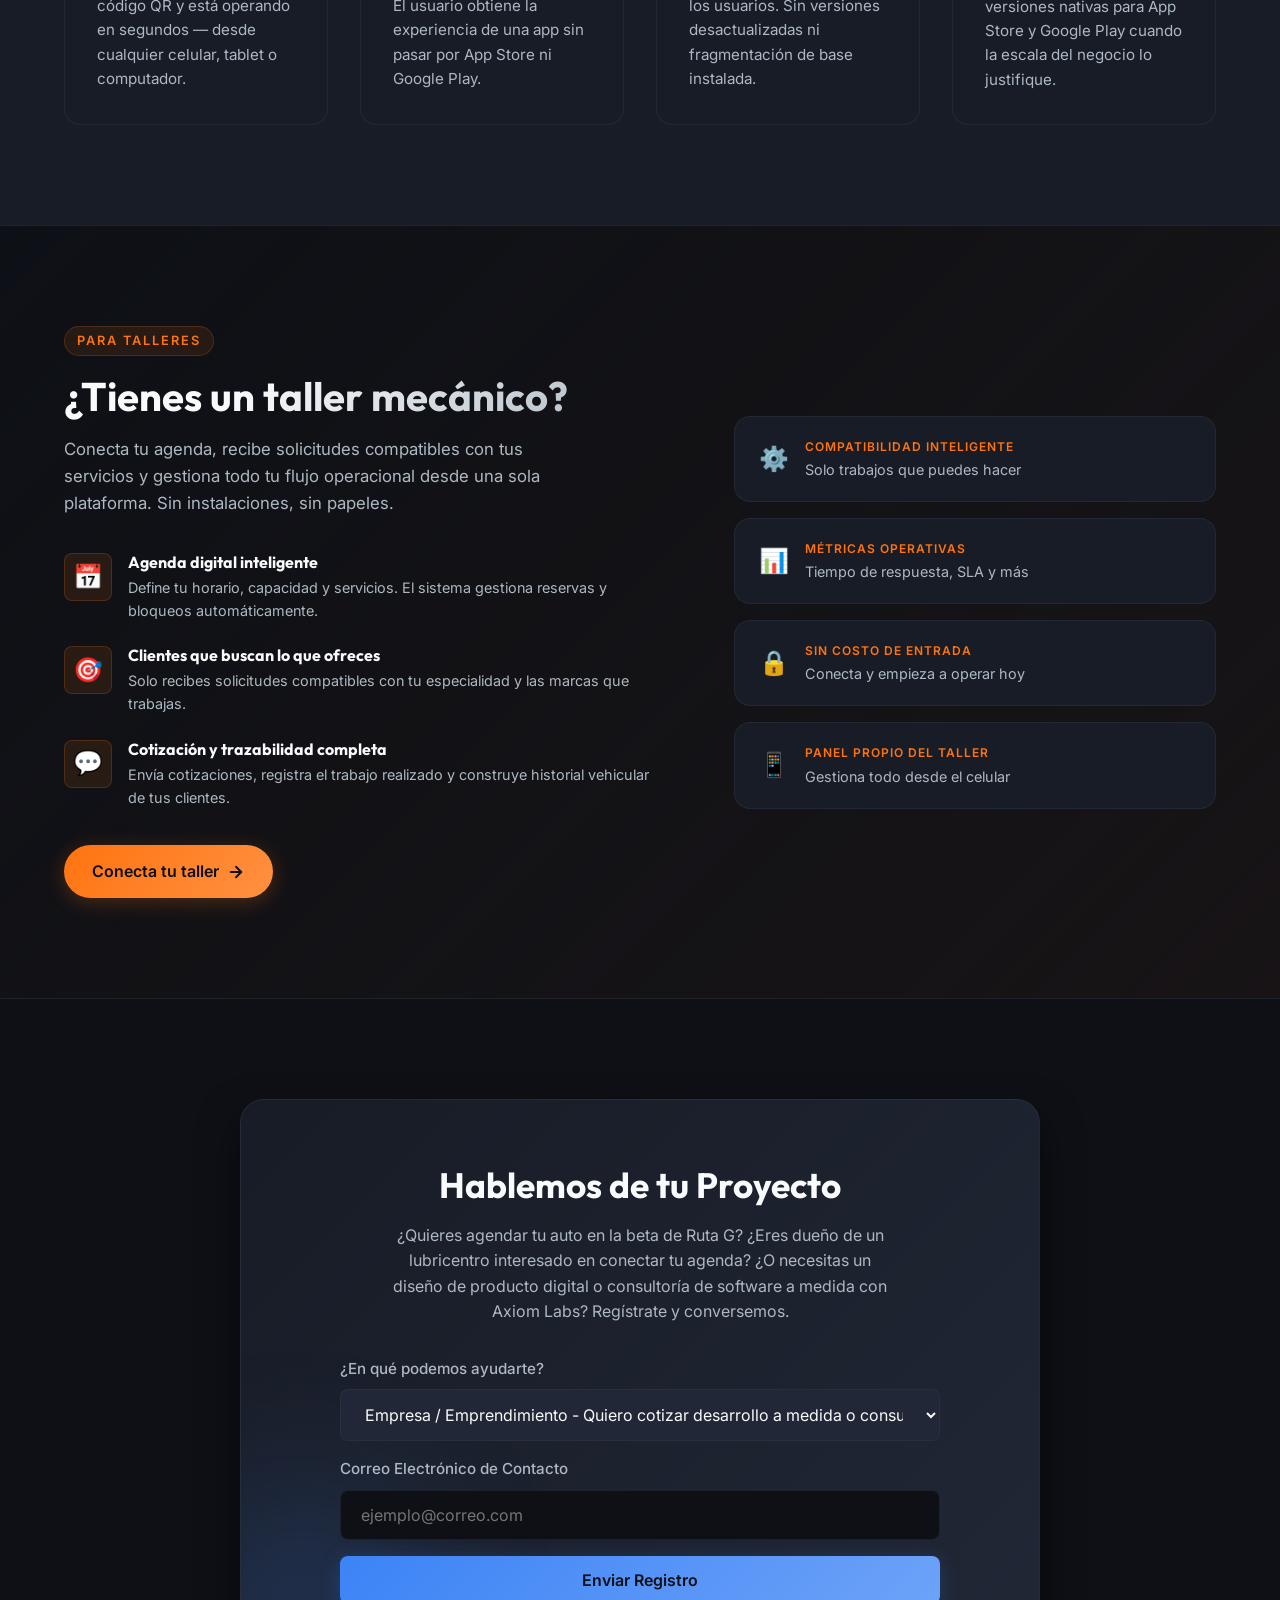
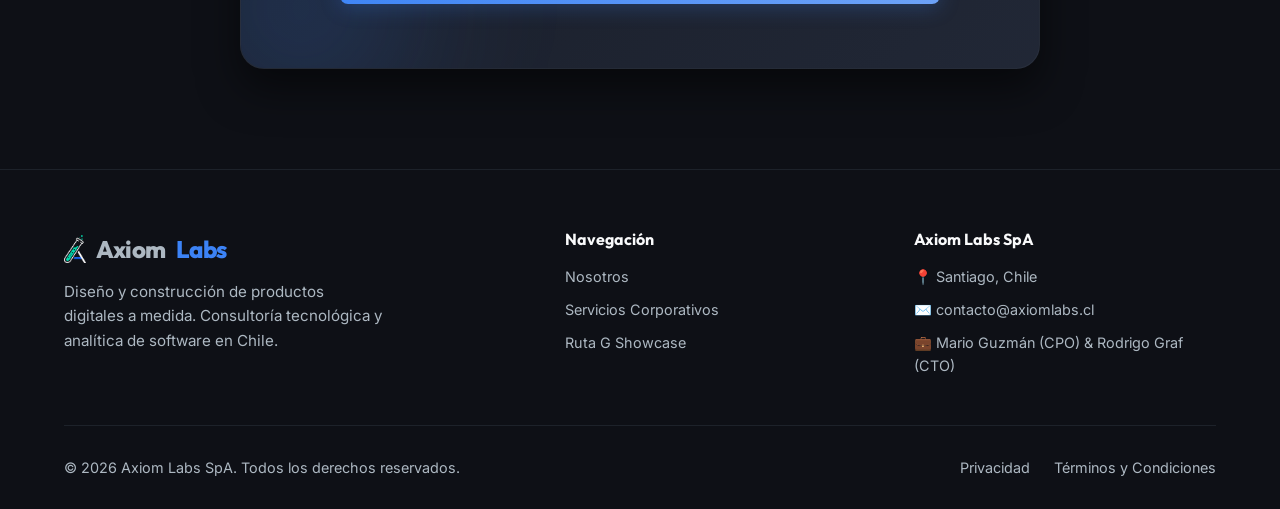
==== commit 750a01cf: "feat: logo integrado, navbar Axiom+Labs, changelog" ====
--- a/index.html
+++ b/index.html
@@ -25,7 +25,7 @@
   <meta property="twitter:image" content="assets/ruta_g_pwa_mockup.png">
 
   <!-- Favicon -->
-  <link rel="icon" type="image/png" href="data:image/svg+xml,<svg xmlns=%22http://www.w3.org/2000/svg%22 viewBox=%220 0 100 100%22><text y=%22.9em%22 font-size=%2290%22>🧪</text></svg>">
+  <link rel="icon" type="image/png" href="assets/axiomlabslogo.png">
 
   <!-- Stylesheet -->
   <link rel="stylesheet" href="style.css">
@@ -40,7 +40,8 @@
   <header class="navbar" id="main-header">
     <div class="container">
       <a href="#" class="logo" id="nav-brand">
-        🧪 Axiom <span>Labs</span>
+        <img src="assets/axiomlabslogo.png" alt="Axiom Labs" style="height: 36px; width: auto; display: block;">
+        Axiom <span>Labs</span>
       </a>
       <nav aria-label="Navegación principal">
         <ul class="nav-links" id="nav-menu">
@@ -463,7 +464,10 @@
     <div class="container">
       <div class="footer-grid">
         <div class="footer-brand">
-          <a href="#" class="logo" style="margin-bottom: 12px;" id="footer-logo">🧪 Axiom <span>Labs</span></a>
+          <a href="#" class="logo" style="margin-bottom: 12px;" id="footer-logo">
+            <img src="assets/axiomlabslogo.png" alt="Axiom Labs" style="height: 28px; width: auto; display: block;">
+            Axiom <span>Labs</span>
+          </a>
           <p>Diseño y construcción de productos digitales a medida. Consultoría tecnológica y analítica de software en Chile.</p>
         </div>
         <div class="footer-links">
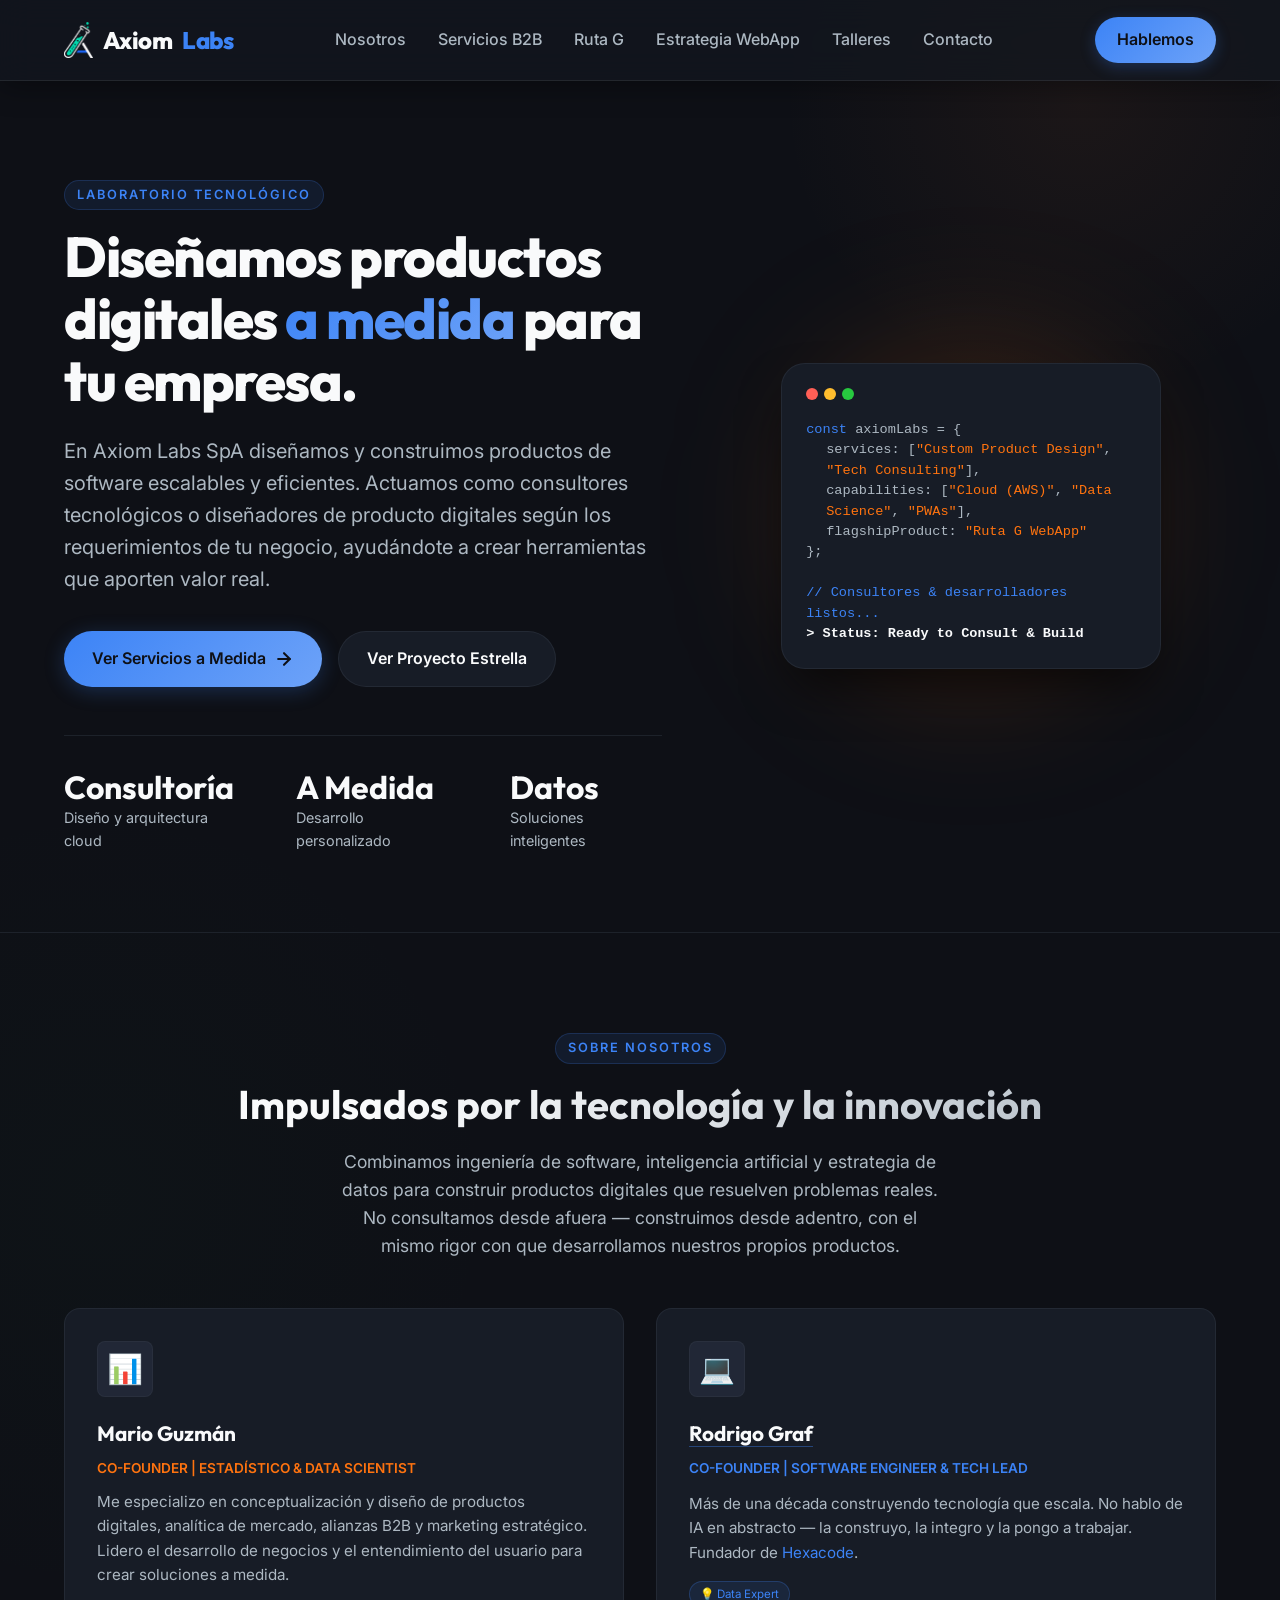
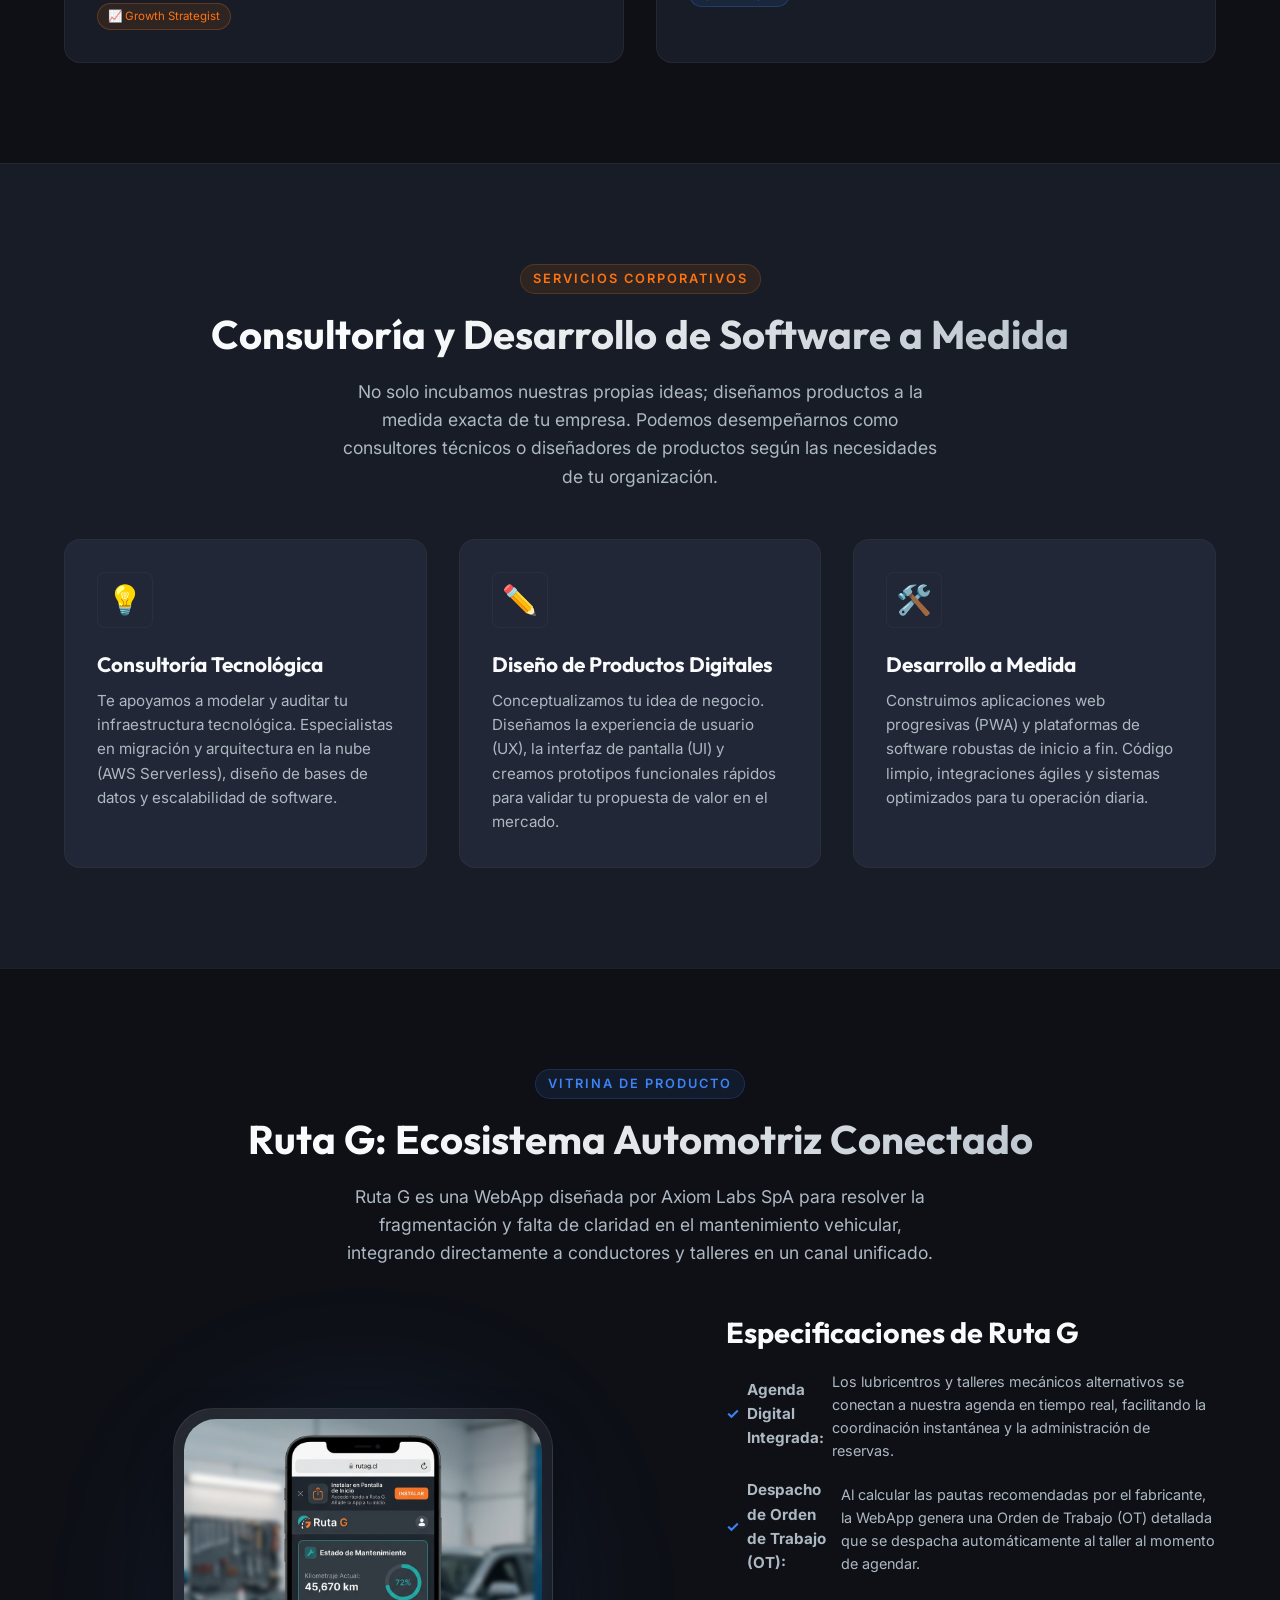
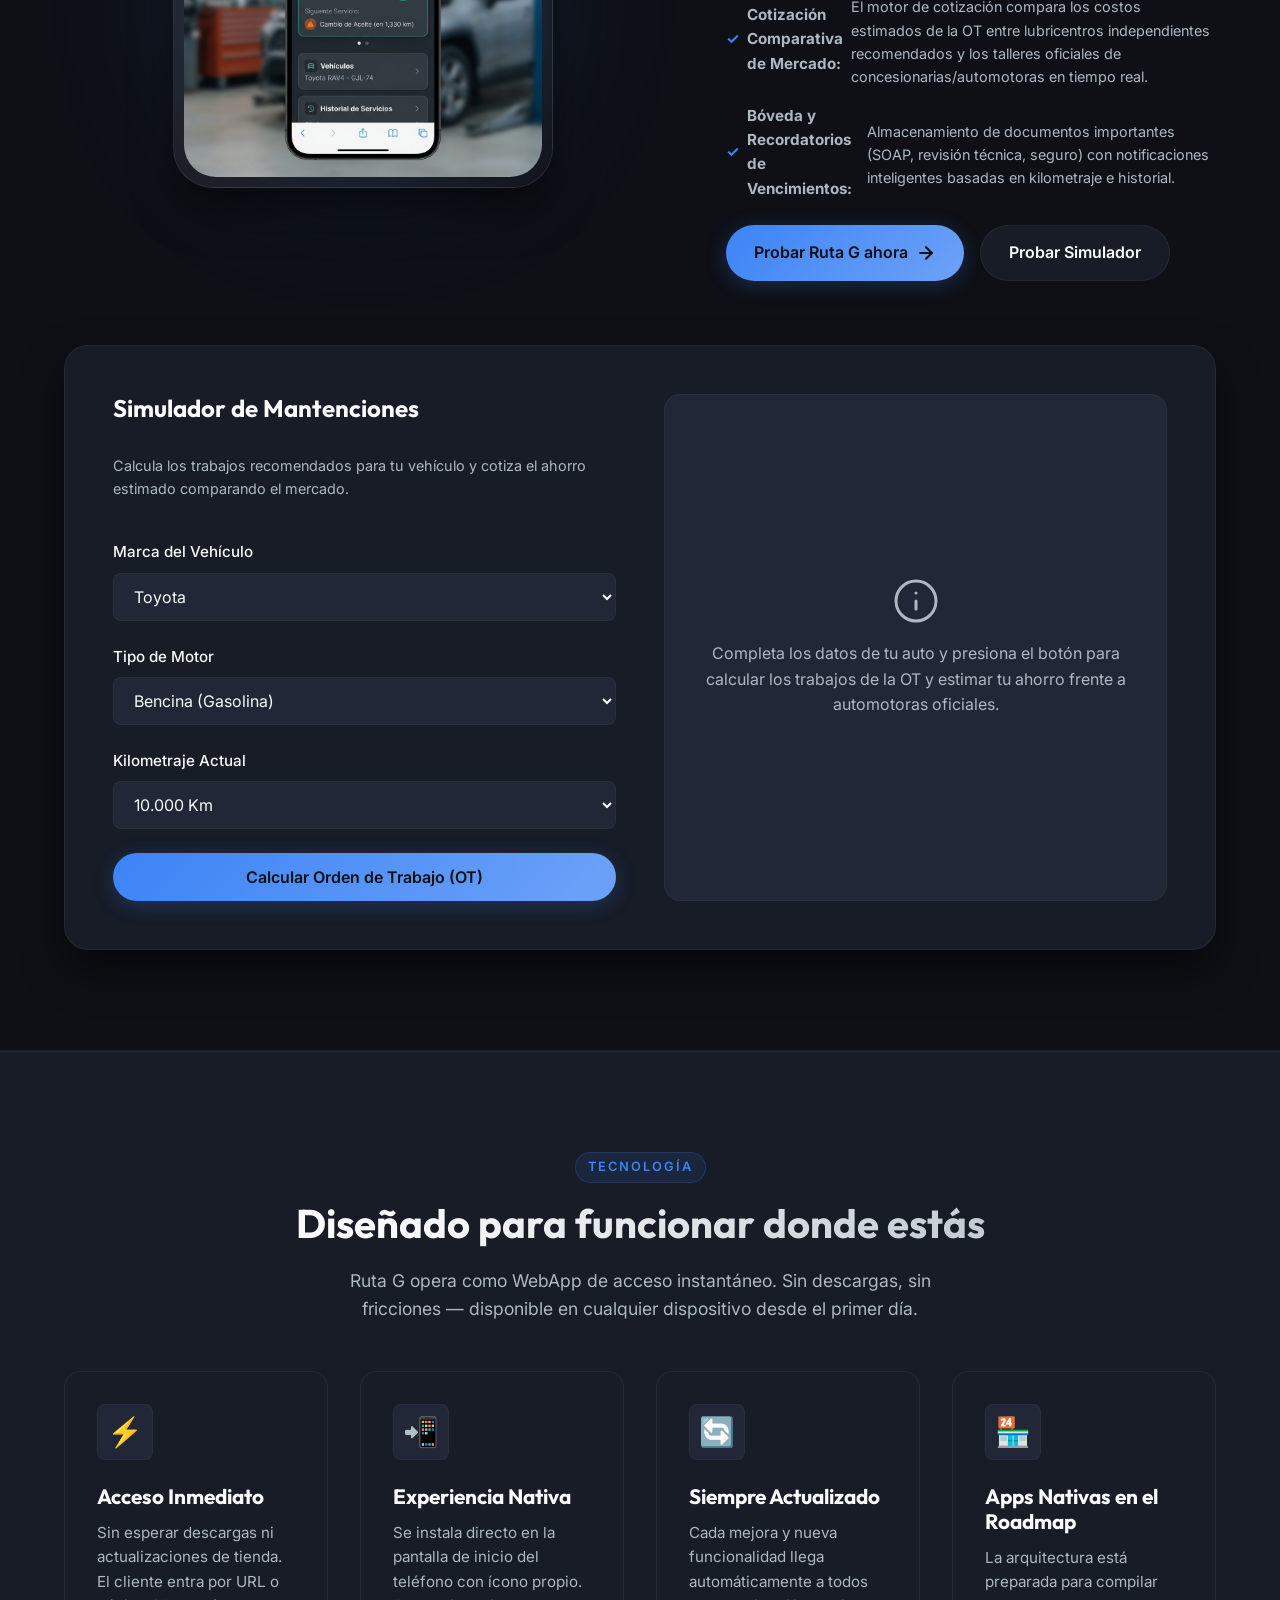
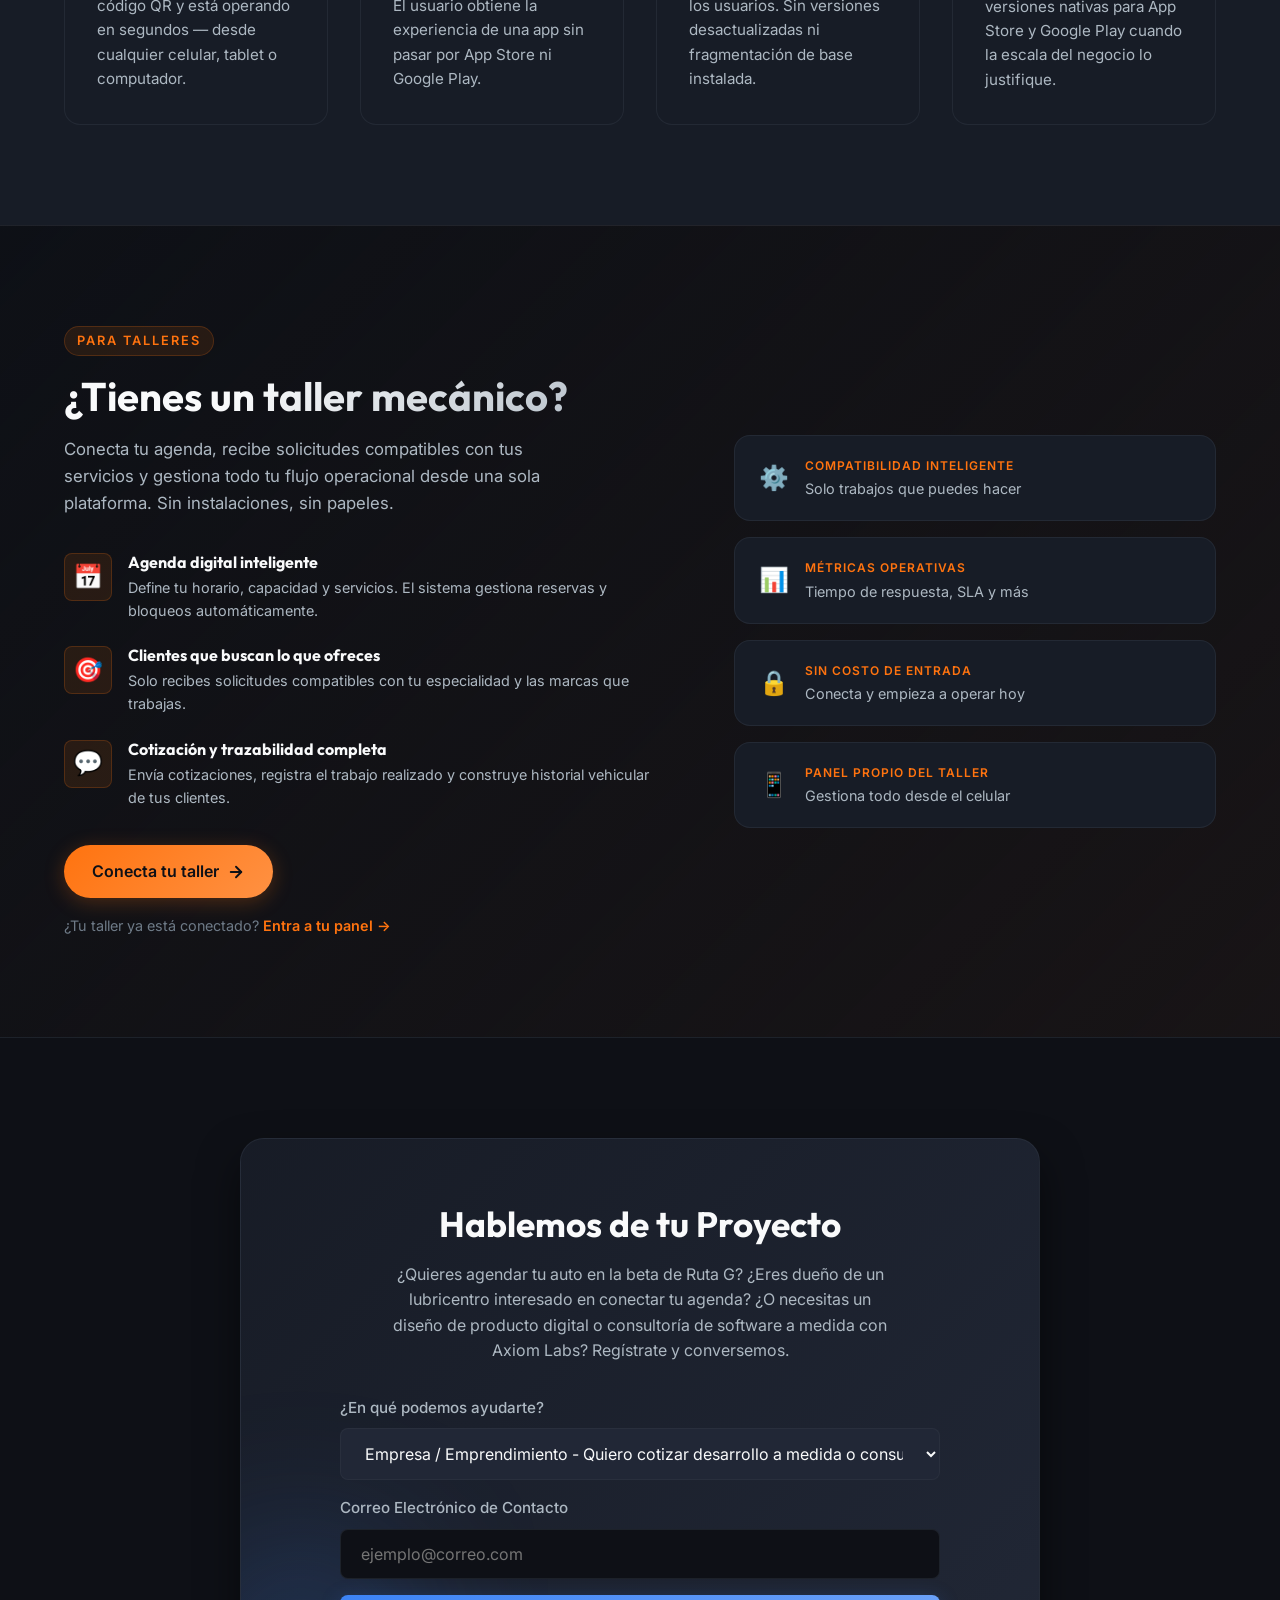
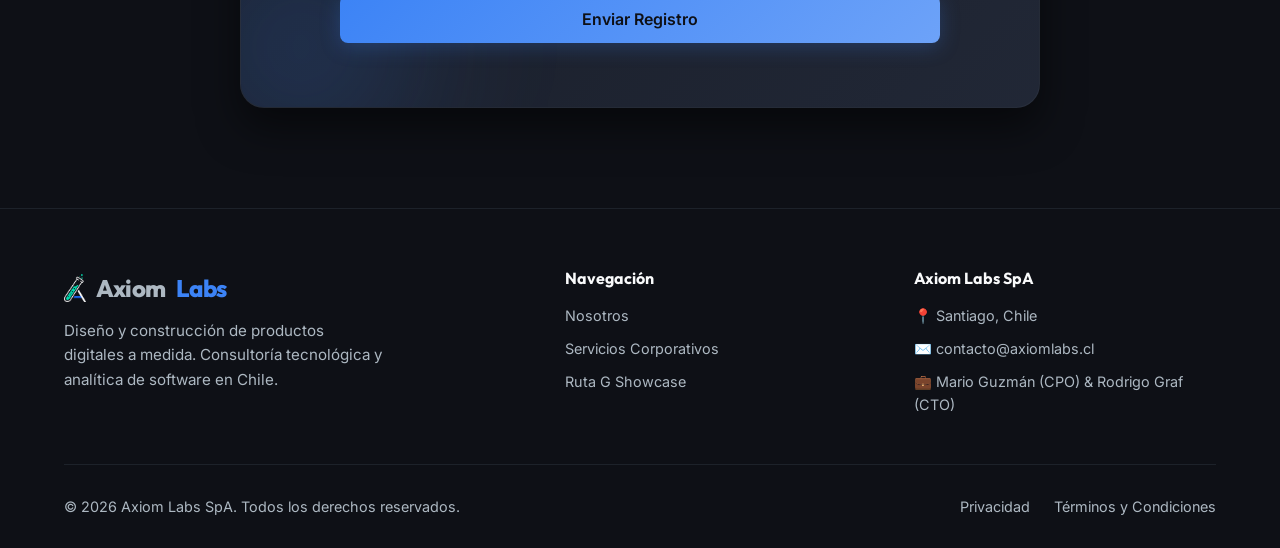
==== commit fc1b516e: "feat(cta): el landing ahora lleva a las apps en producción - Sección Ruta G: CTA primario "Probar Ru" ====
--- a/index.html
+++ b/index.html
@@ -15,14 +15,14 @@
   <meta property="og:url" content="https://www.axiomlabs.cl/">
   <meta property="og:title" content="Axiom Labs | Consultoría Tecnológica y Software a Medida">
   <meta property="og:description" content="Diseñamos soluciones tecnológicas a medida y productos digitales de alto valor. Conoce Ruta G, nuestra WebApp de mantenimiento vehicular inteligente.">
-  <meta property="og:image" content="assets/ruta_g_pwa_mockup.png">
+  <meta property="og:image" content="https://axiomlabs.cl/assets/ruta_g_pwa_mockup.png">
 
   <!-- Twitter -->
   <meta property="twitter:card" content="summary_large_image">
   <meta property="twitter:url" content="https://www.axiomlabs.cl/">
   <meta property="twitter:title" content="Axiom Labs | Productos Digitales e Ingeniería">
   <meta property="twitter:description" content="De la idea al código. Conoce la WebApp Ruta G y nuestros servicios de consultoría estratégica y desarrollo de software.">
-  <meta property="twitter:image" content="assets/ruta_g_pwa_mockup.png">
+  <meta property="twitter:image" content="https://axiomlabs.cl/assets/ruta_g_pwa_mockup.png">
 
   <!-- Favicon -->
   <link rel="icon" type="image/png" href="assets/axiomlabslogo.png">
@@ -222,8 +222,11 @@
               </li>
             </ul>
             <div class="hero-actions" style="margin-bottom: 0;">
-              <a href="#calculator" class="btn btn-primary" id="btn-showcase-calc">Probar Simulador</a>
-              <a href="#webapp" class="btn btn-secondary" id="btn-showcase-why">Estrategia WebApp</a>
+              <a href="https://rutag.axiomlabs.cl" target="_blank" rel="noopener" class="btn btn-primary" id="btn-showcase-open">
+                Probar Ruta G ahora
+                <svg width="20" height="20" viewBox="0 0 24 24" fill="none" stroke="currentColor" stroke-width="2.5" stroke-linecap="round" stroke-linejoin="round"><line x1="5" y1="12" x2="19" y2="12"></line><polyline points="12 5 19 12 12 19"></polyline></svg>
+              </a>
+              <a href="#calculator" class="btn btn-secondary" id="btn-showcase-calc">Probar Simulador</a>
             </div>
           </div>
         </div>
@@ -302,9 +305,12 @@
                 </ul>
               </div>
 
-              <a href="#contact" class="btn btn-accent" id="btn-result-action" style="width: 100%;">
-                Registrar interés en el Beta
+              <a href="https://rutag.axiomlabs.cl" target="_blank" rel="noopener" class="btn btn-accent" id="btn-result-action" style="width: 100%;">
+                Agendar esta mantención en Ruta G
               </a>
+              <p style="text-align: center; font-size: 0.85rem; color: var(--text-subtle); margin-top: 12px;">
+                ¿Prefieres que te contactemos? <a href="#contact" style="color: var(--accent-cyan);">Déjanos tu correo</a>
+              </p>
             </div>
           </div>
         </div>
@@ -385,6 +391,9 @@
               Conecta tu taller
               <svg width="18" height="18" viewBox="0 0 24 24" fill="none" stroke="currentColor" stroke-width="2.5" stroke-linecap="round" stroke-linejoin="round"><line x1="5" y1="12" x2="19" y2="12"></line><polyline points="12 5 19 12 12 19"></polyline></svg>
             </a>
+            <p style="margin-top: 16px; font-size: 0.9rem; color: var(--text-subtle);">
+              ¿Tu taller ya está conectado? <a href="https://talleres.axiomlabs.cl" target="_blank" rel="noopener" style="color: var(--accent-orange); font-weight: 600;">Entra a tu panel →</a>
+            </p>
           </div>
           <div class="talleres-visual">
             <div class="taller-stat-card">
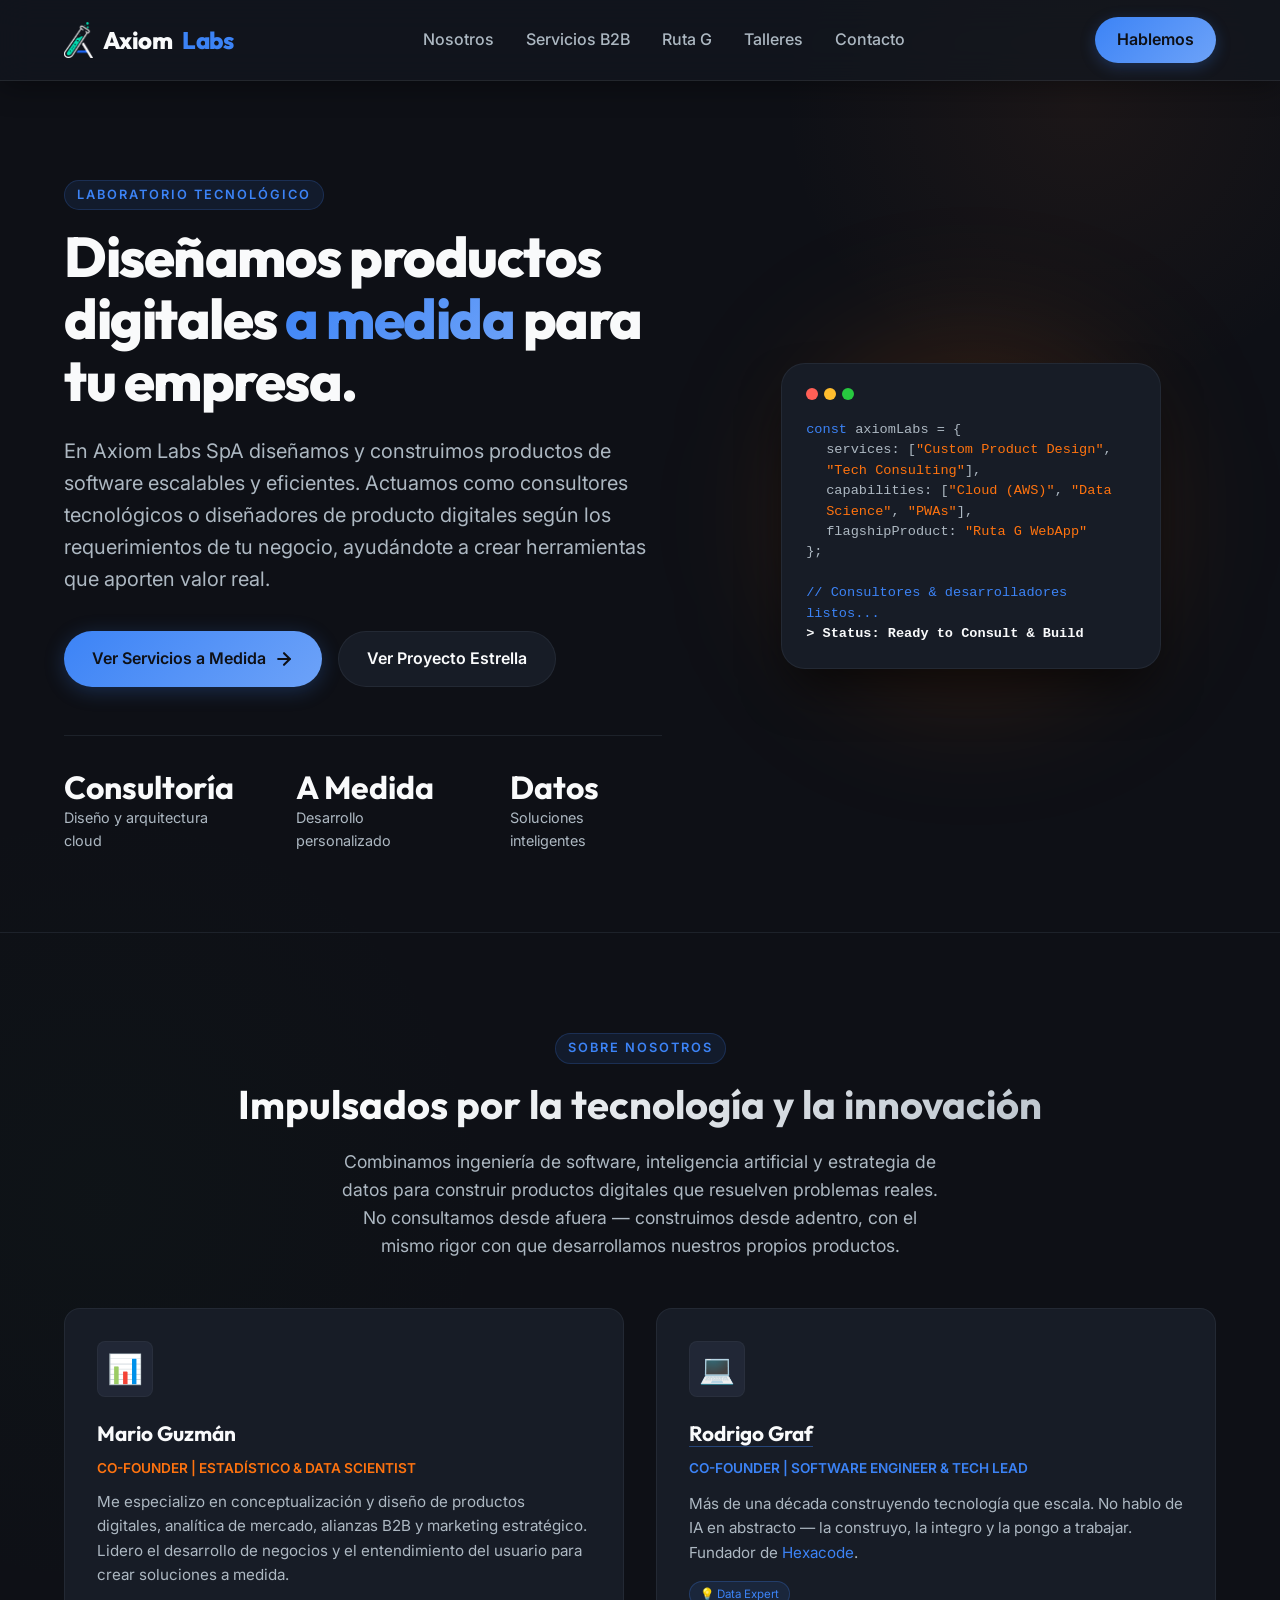
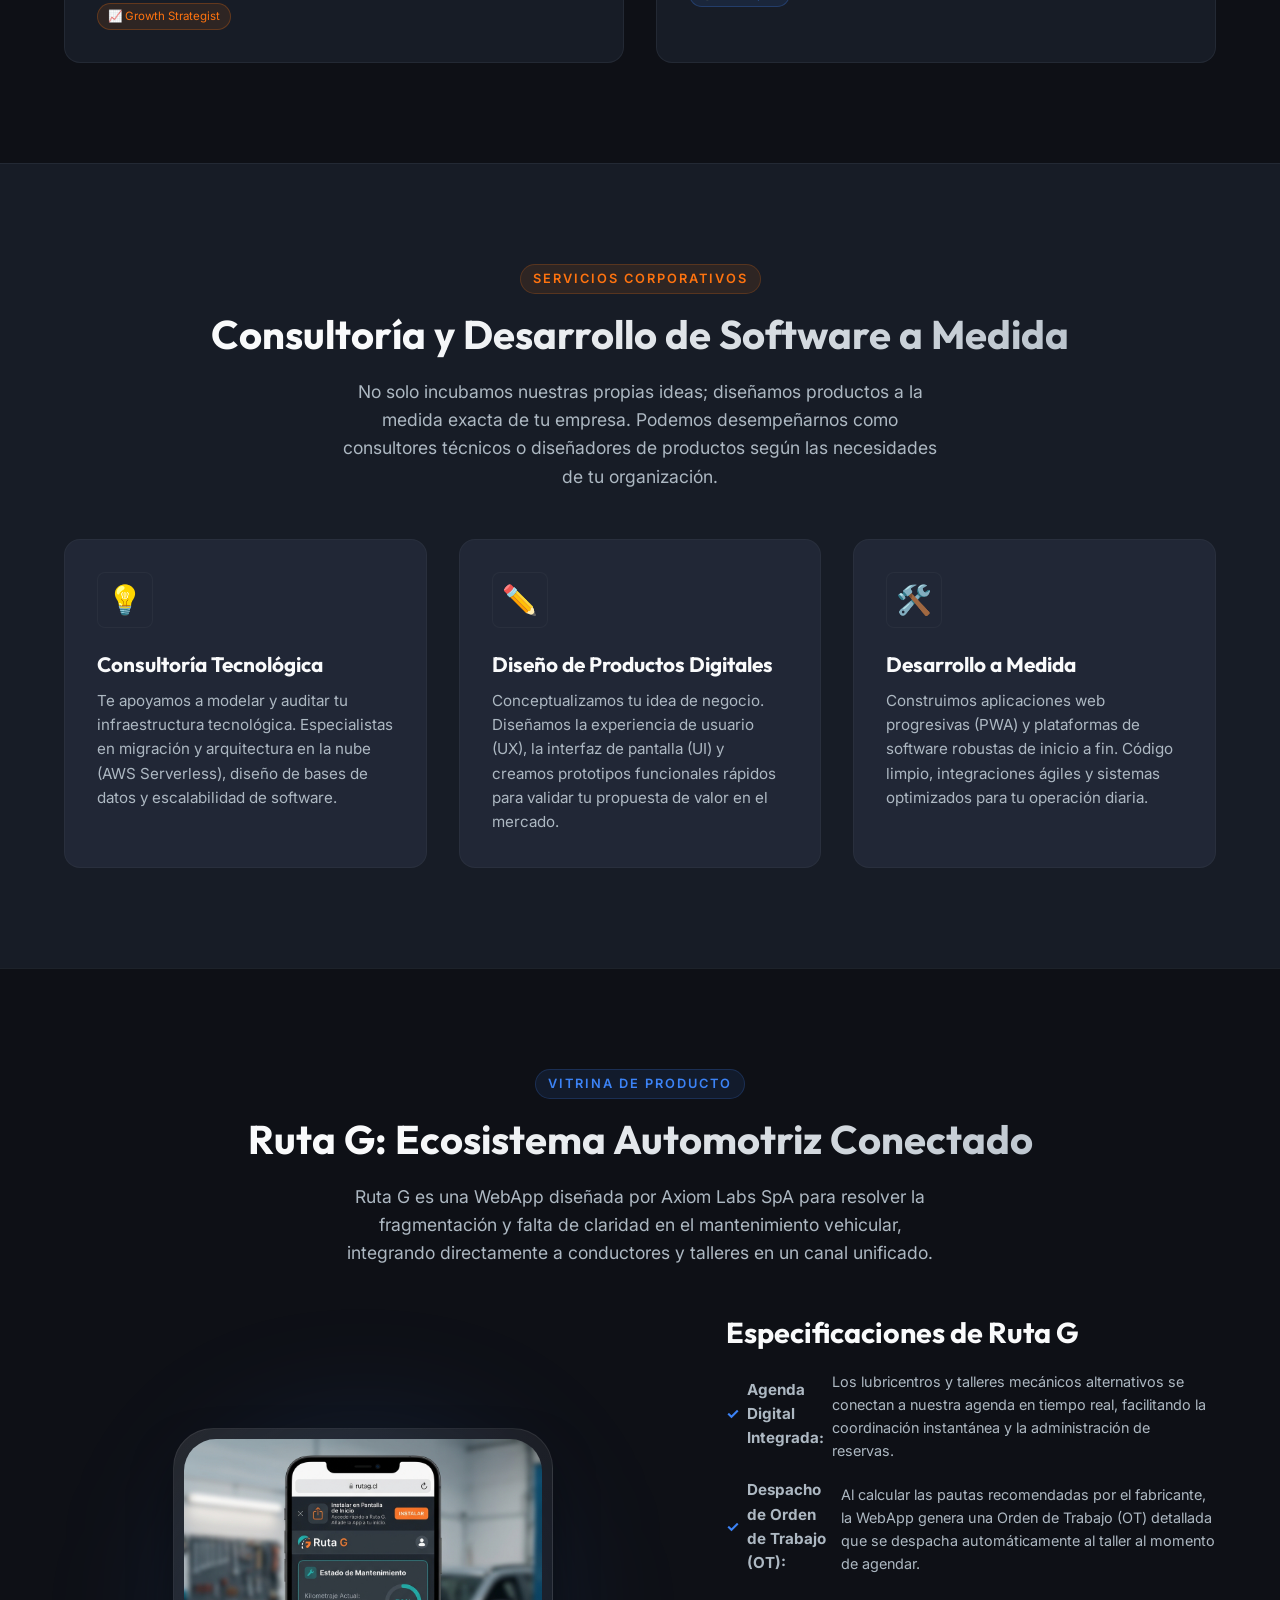
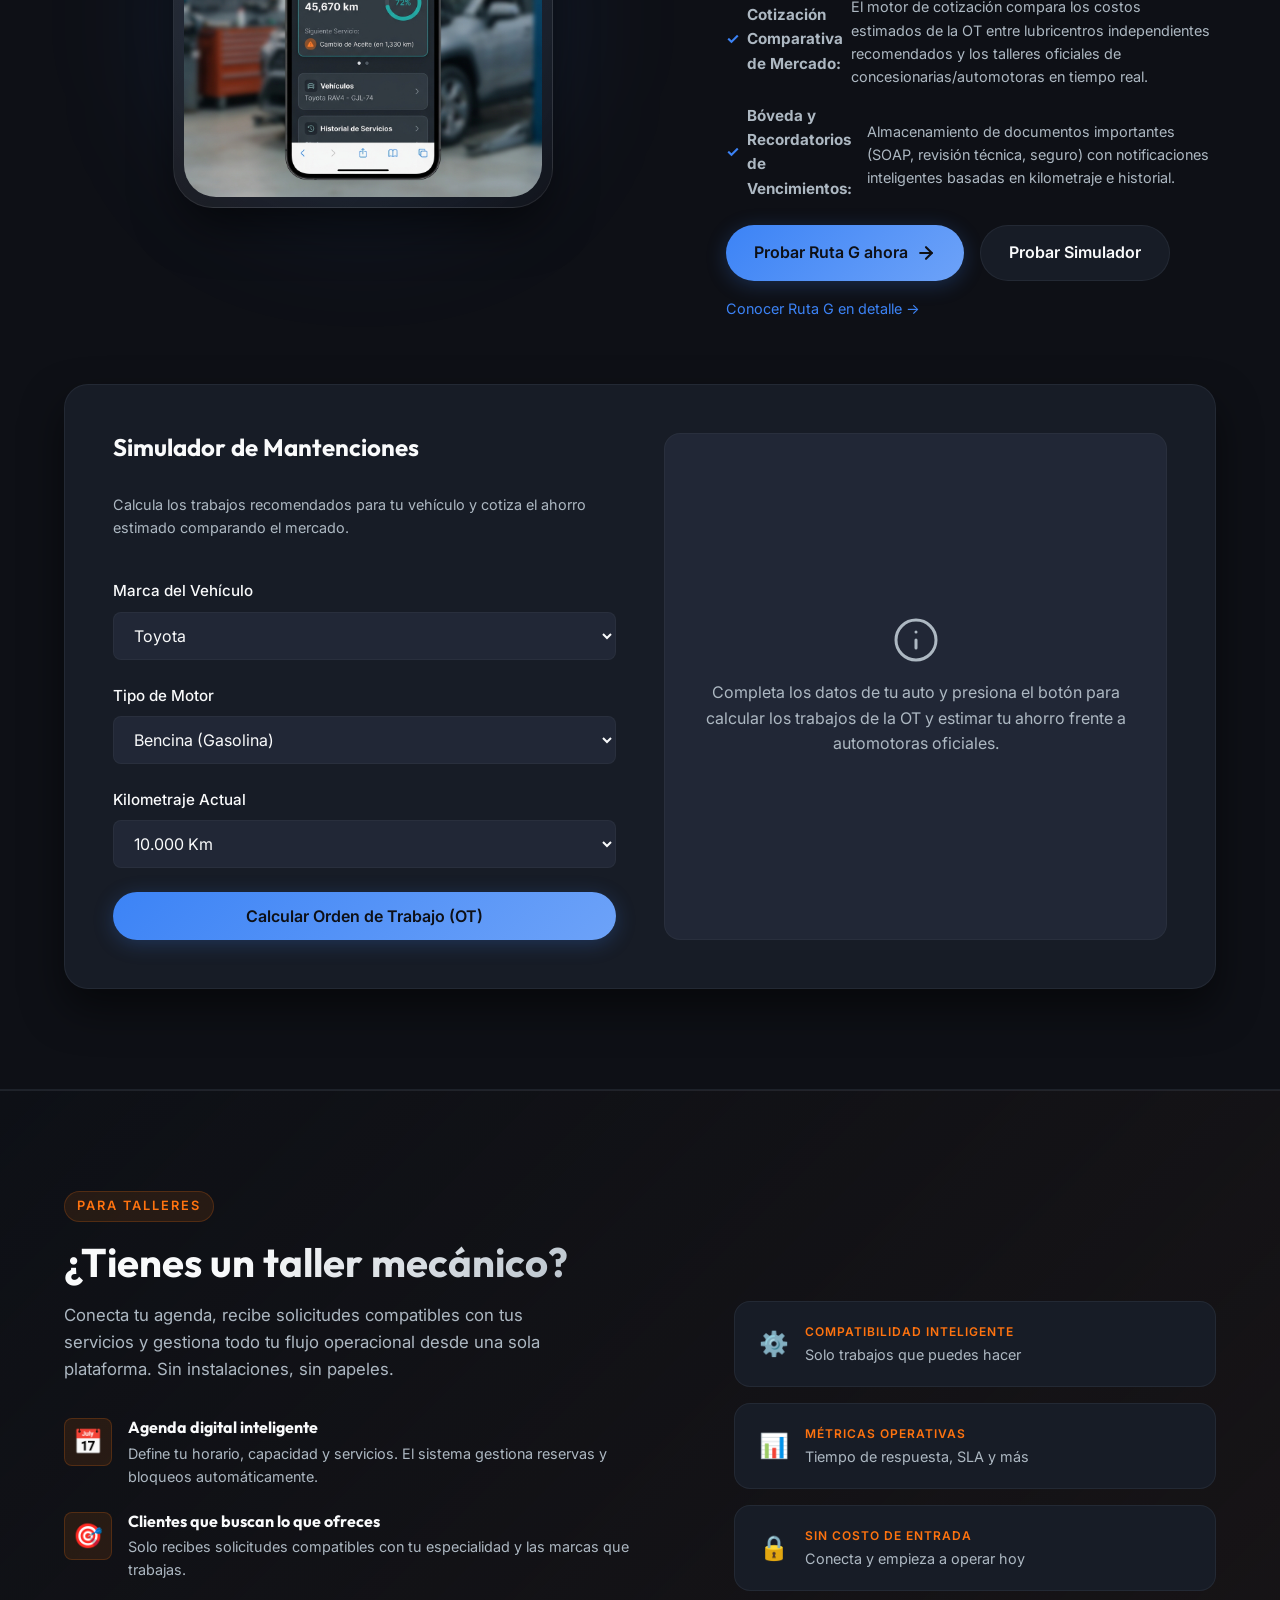
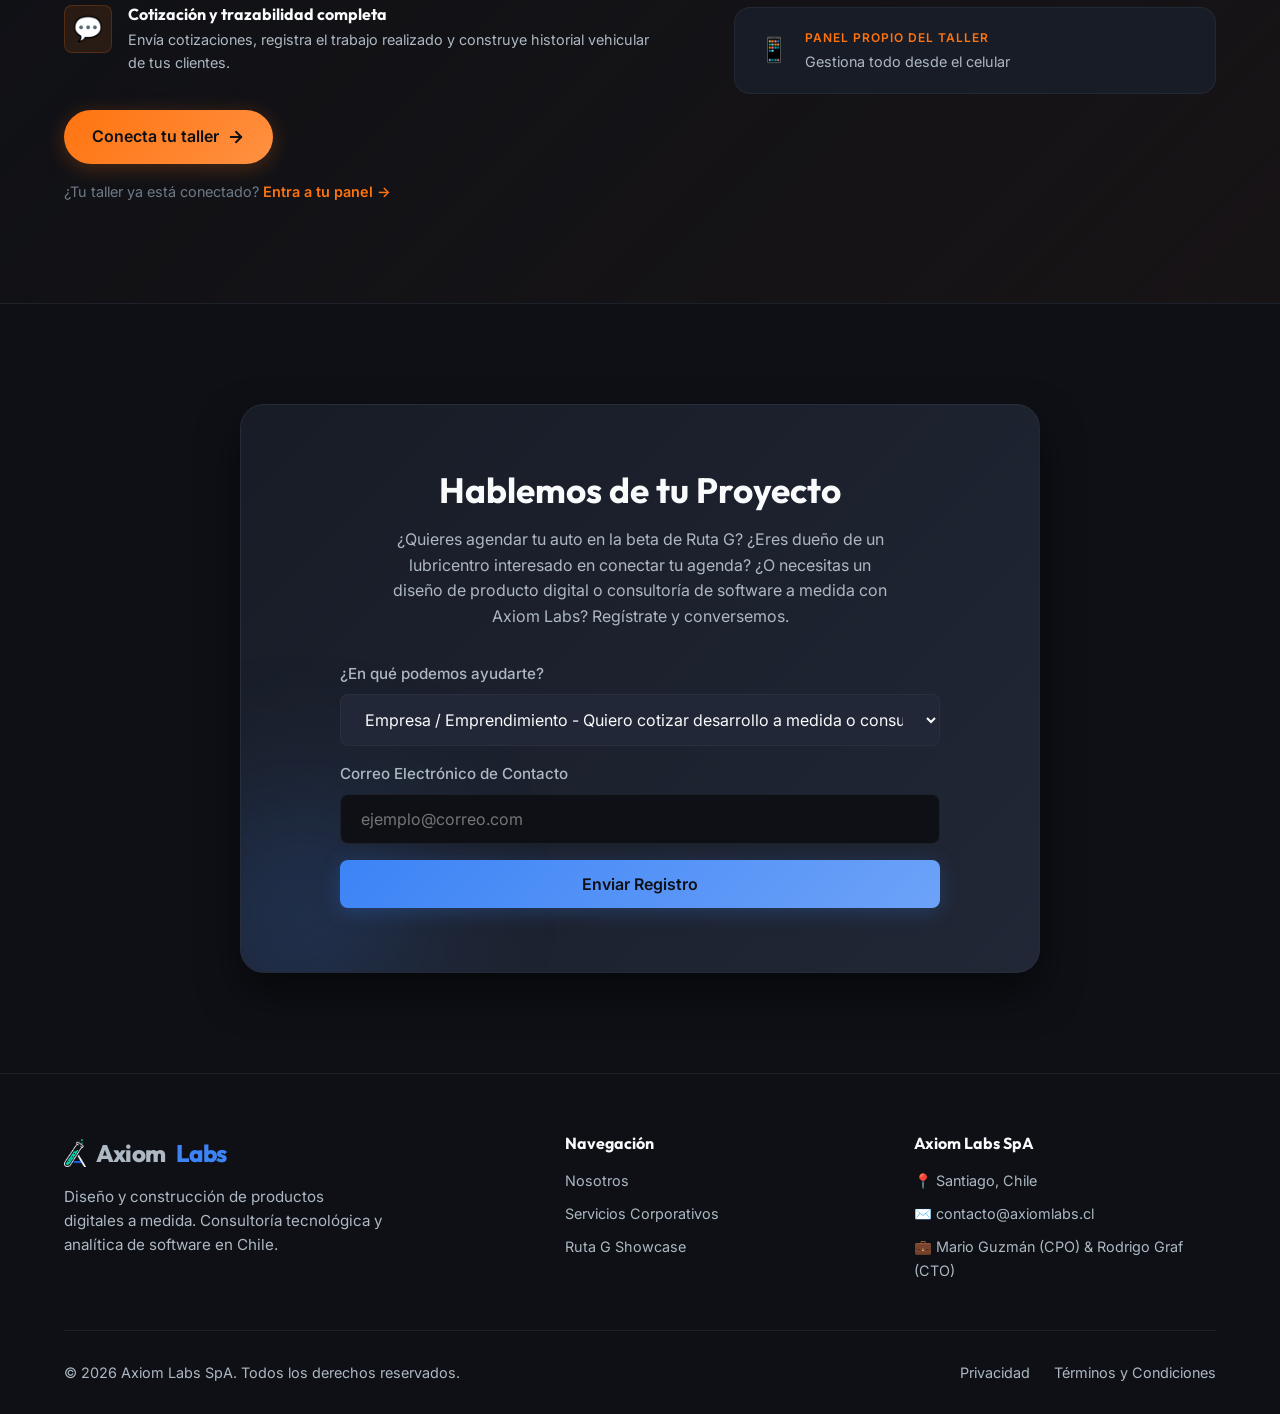
==== commit e8ebf66c: "feat(ruta-g): landing dedicado del producto en /ruta-g/ + limpieza corporativo Landing de producto a" ====
--- a/index.html
+++ b/index.html
@@ -48,7 +48,6 @@
           <li><a href="#about" class="nav-link-item" id="nav-lnk-about">Nosotros</a></li>
           <li><a href="#services" class="nav-link-item" id="nav-lnk-services">Servicios B2B</a></li>
           <li><a href="#rutag" class="nav-link-item" id="nav-lnk-rutag">Ruta G</a></li>
-          <li><a href="#webapp" class="nav-link-item" id="nav-lnk-webapp">Estrategia WebApp</a></li>
           <li><a href="#talleres" class="nav-link-item" id="nav-lnk-talleres">Talleres</a></li>
           <li><a href="#contact" class="nav-link-item" id="nav-lnk-contact">Contacto</a></li>
         </ul>
@@ -228,6 +227,9 @@
               </a>
               <a href="#calculator" class="btn btn-secondary" id="btn-showcase-calc">Probar Simulador</a>
             </div>
+            <p style="margin-top: 16px; font-size: 0.9rem;">
+              <a href="/ruta-g/" style="color: var(--accent-cyan);">Conocer Ruta G en detalle →</a>
+            </p>
           </div>
         </div>
 
@@ -313,43 +315,6 @@
               </p>
             </div>
           </div>
-        </div>
-      </div>
-    </section>
-
-    <!-- Platform Strategy Section: Why WebApp? -->
-    <section id="webapp" class="webapp-section" style="background-color: var(--bg-secondary);">
-      <div class="container">
-        <center>
-          <span class="section-tag" id="tag-webapp">Tecnología</span>
-          <h2 class="section-title" id="webapp-title">Diseñado para funcionar donde estás</h2>
-          <p class="section-desc" id="webapp-desc">Ruta G opera como WebApp de acceso instantáneo. Sin descargas, sin fricciones — disponible en cualquier dispositivo desde el primer día.</p>
-        </center>
-
-        <div class="features-grid" style="grid-template-columns: repeat(auto-fit, minmax(250px, 1fr));">
-          <article class="feature-card" id="pwa-no-install">
-            <div class="feature-icon" aria-hidden="true" style="color: var(--accent-cyan);">⚡</div>
-            <h3>Acceso Inmediato</h3>
-            <p>Sin esperar descargas ni actualizaciones de tienda. El cliente entra por URL o código QR y está operando en segundos — desde cualquier celular, tablet o computador.</p>
-          </article>
-
-          <article class="feature-card" id="pwa-homescreen">
-            <div class="feature-icon" aria-hidden="true" style="color: var(--accent-cyan);">📲</div>
-            <h3>Experiencia Nativa</h3>
-            <p>Se instala directo en la pantalla de inicio del teléfono con ícono propio. El usuario obtiene la experiencia de una app sin pasar por App Store ni Google Play.</p>
-          </article>
-
-          <article class="feature-card" id="pwa-realtime">
-            <div class="feature-icon" aria-hidden="true" style="color: var(--accent-cyan);">🔄</div>
-            <h3>Siempre Actualizado</h3>
-            <p>Cada mejora y nueva funcionalidad llega automáticamente a todos los usuarios. Sin versiones desactualizadas ni fragmentación de base instalada.</p>
-          </article>
-
-          <article class="feature-card" id="pwa-hybrid">
-            <div class="feature-icon" aria-hidden="true" style="color: var(--accent-cyan);">🏪</div>
-            <h3>Apps Nativas en el Roadmap</h3>
-            <p>La arquitectura está preparada para compilar versiones nativas para App Store y Google Play cuando la escala del negocio lo justifique.</p>
-          </article>
         </div>
       </div>
     </section>
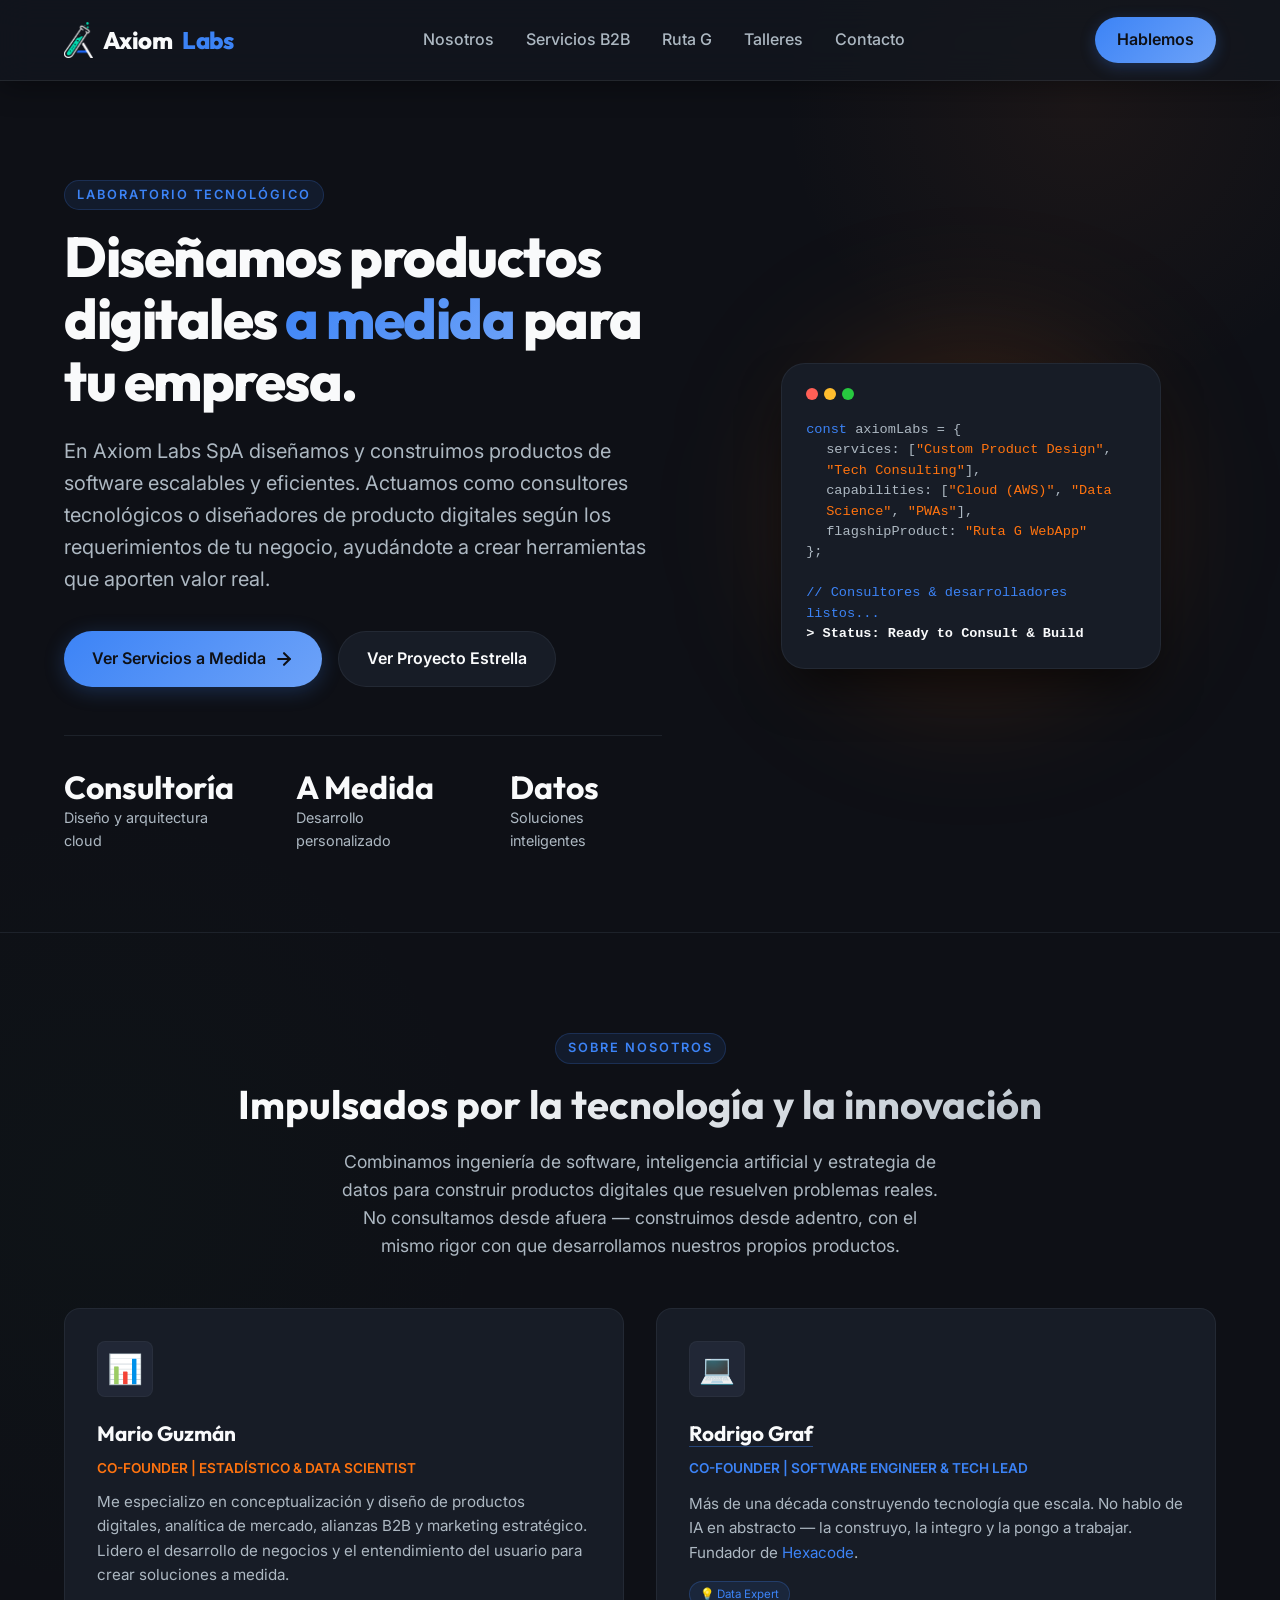
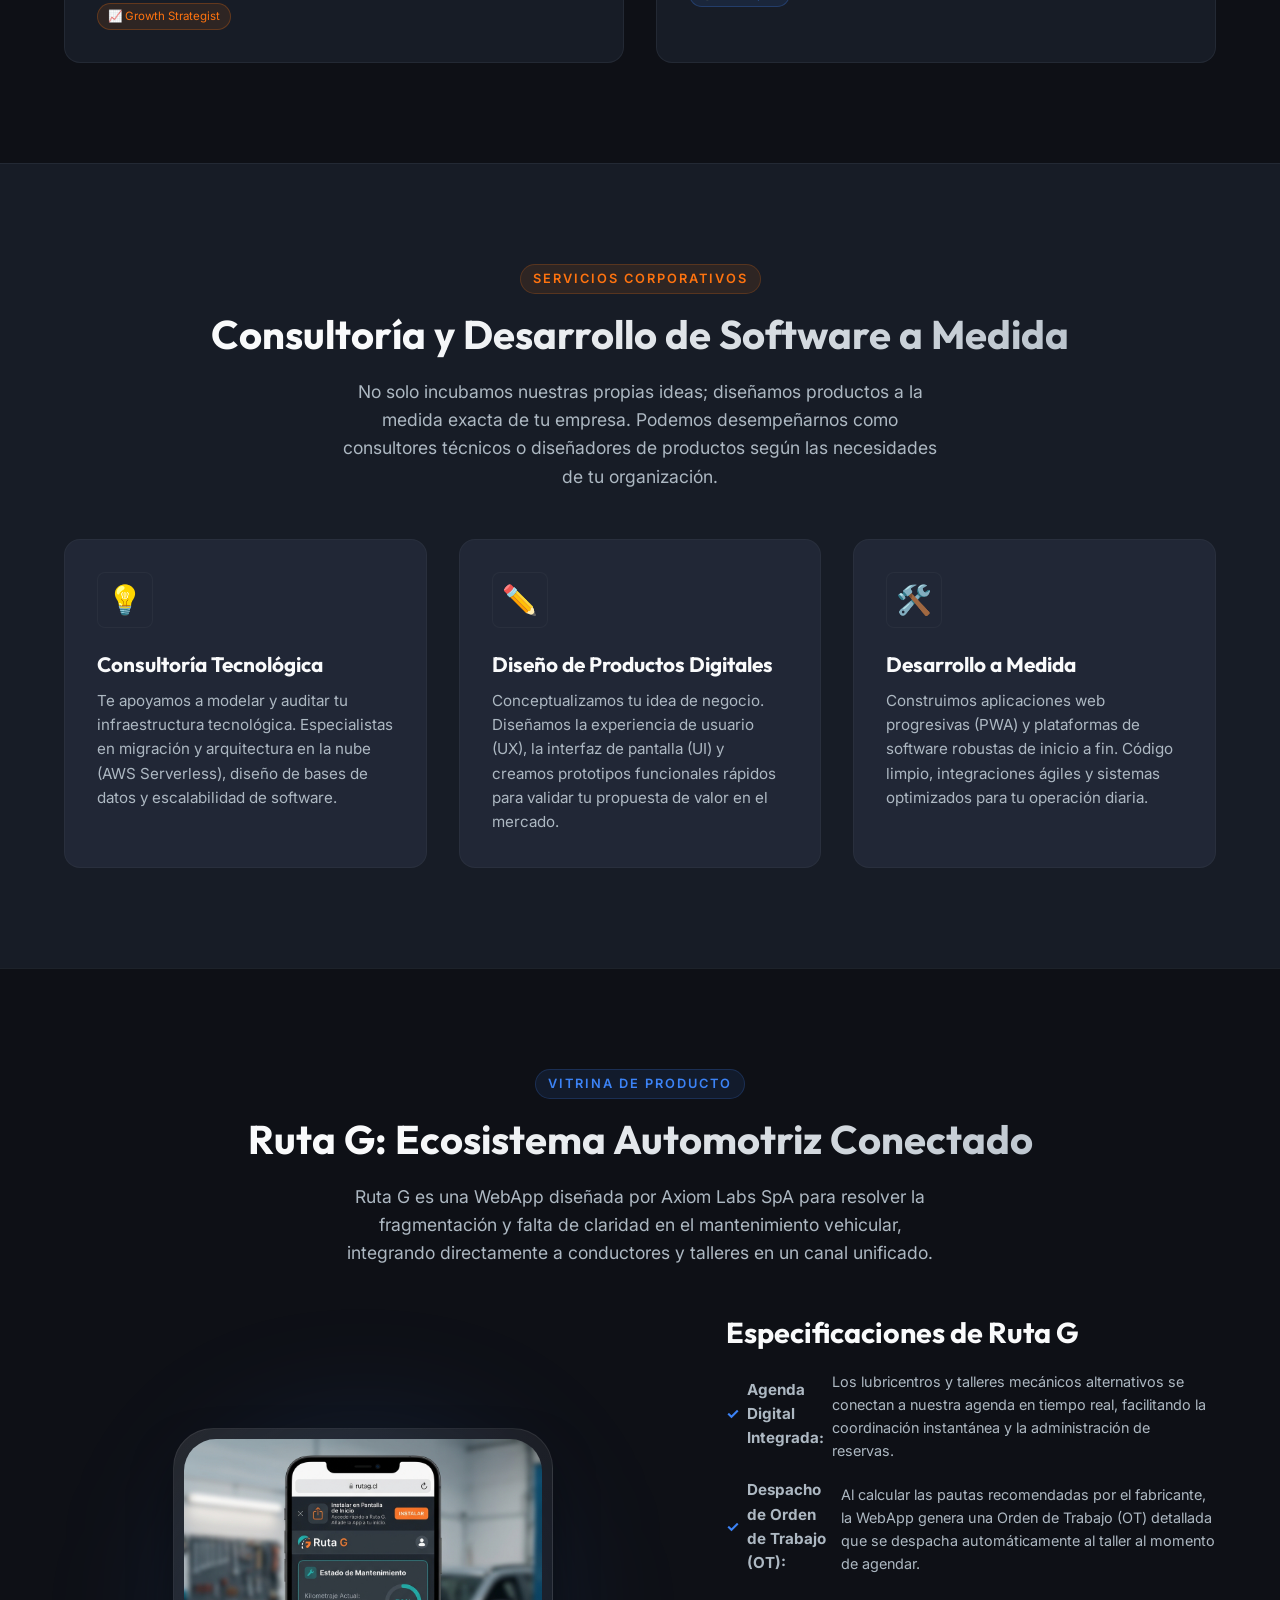
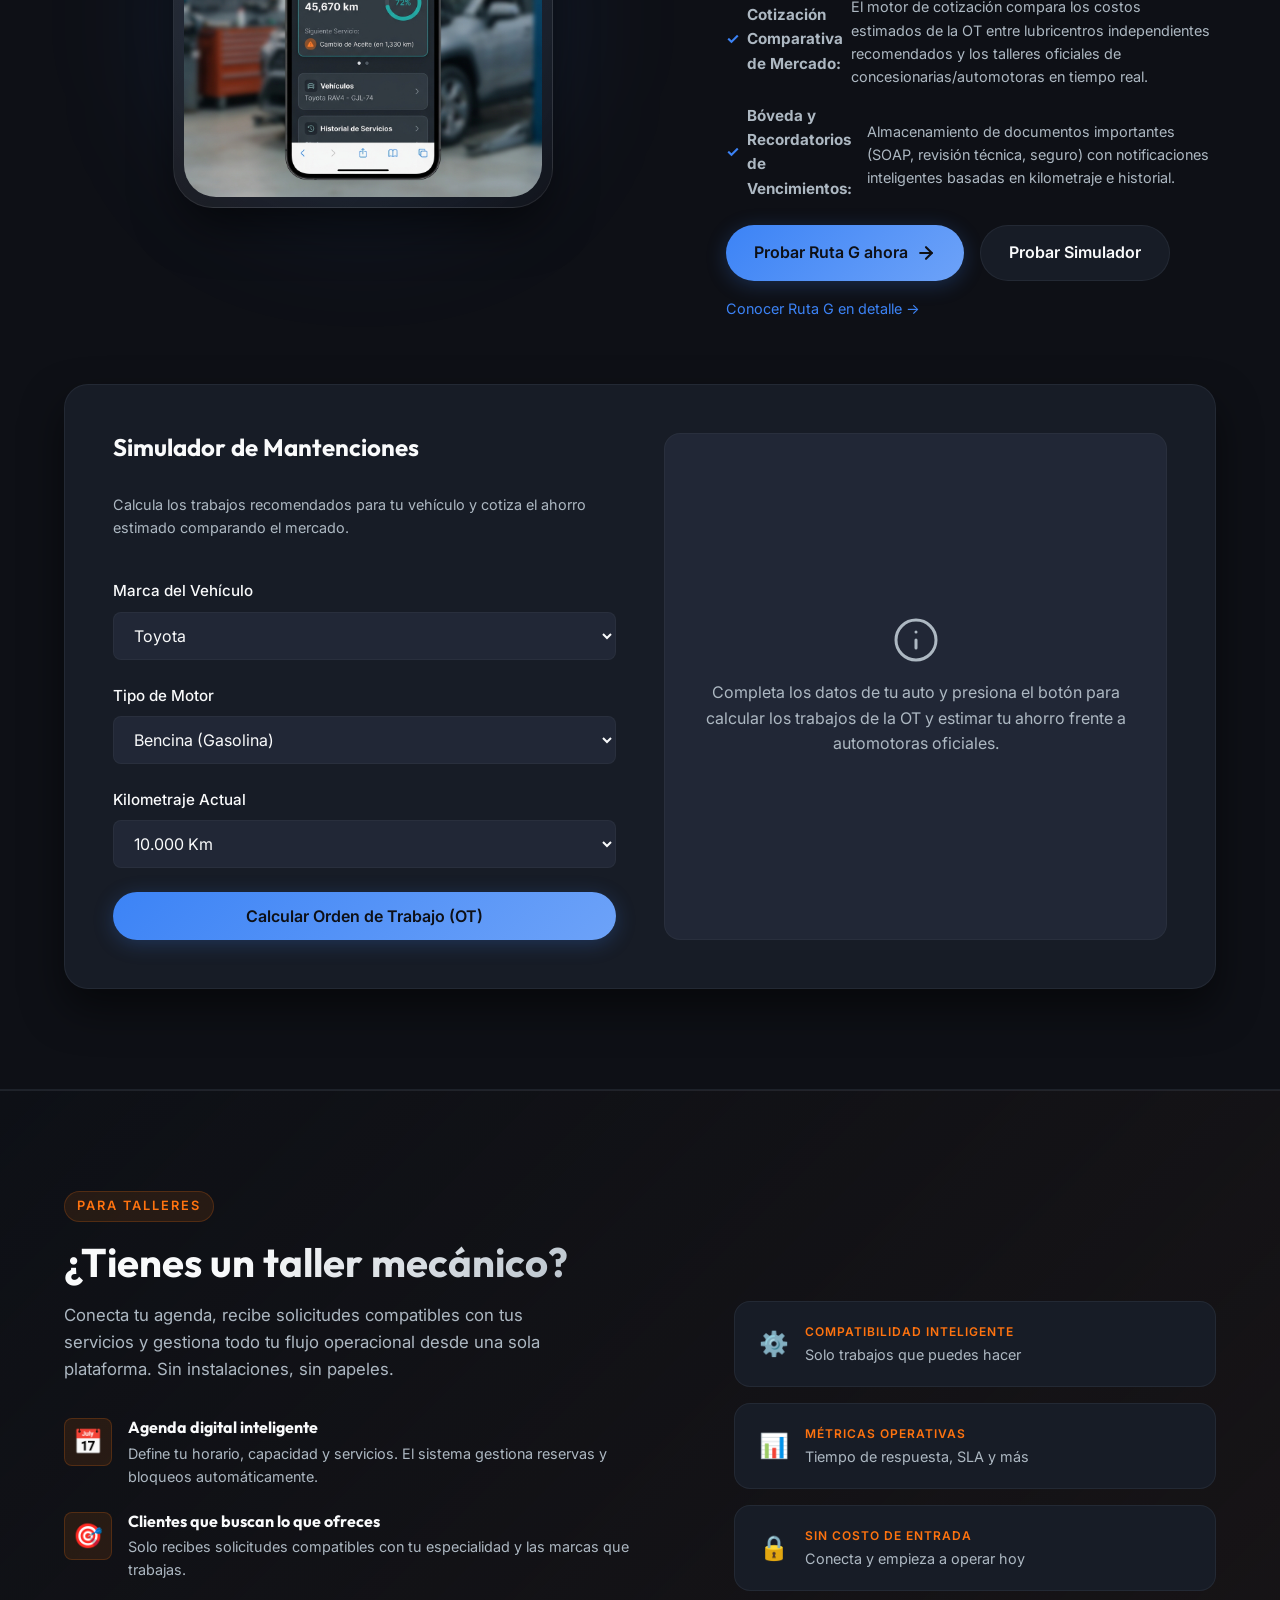
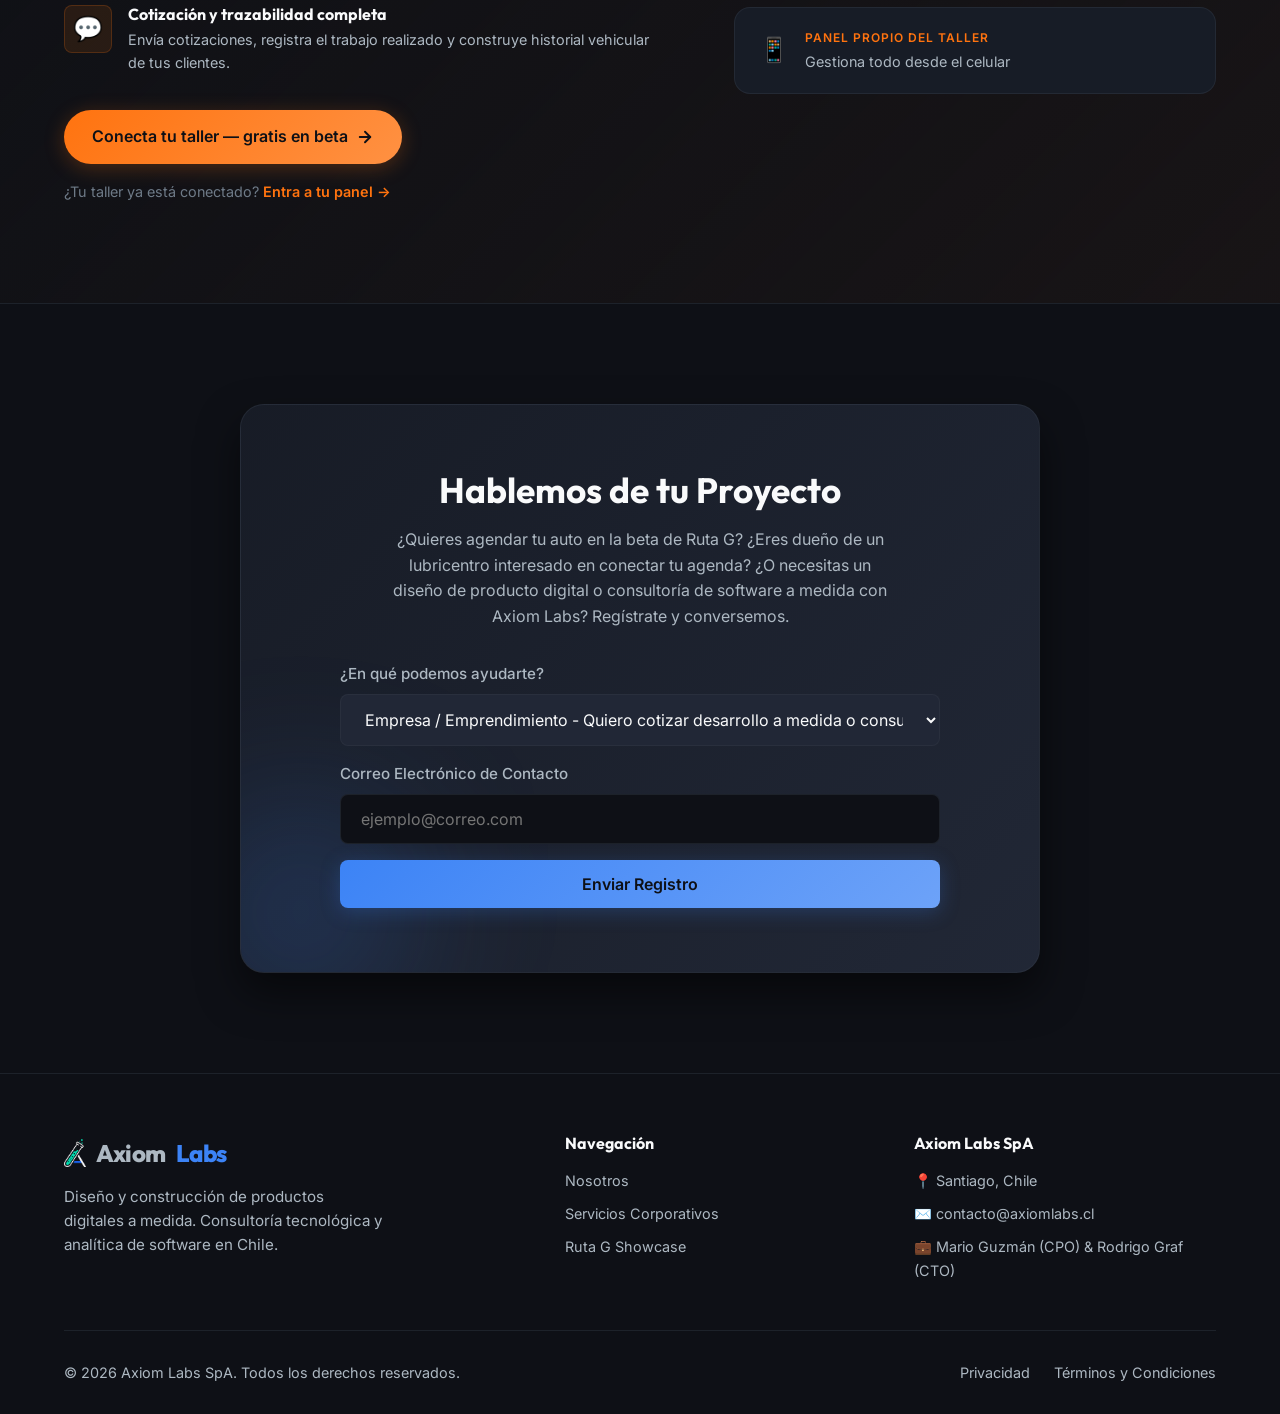
==== commit b0a77623: "feat(cta): "Conecta tu taller" apunta al auto-enrolamiento Ambos landings (corporativo y /ruta-g/) l" ====
--- a/index.html
+++ b/index.html
@@ -352,8 +352,8 @@
                 </div>
               </div>
             </div>
-            <a href="#contact" class="btn btn-accent" id="btn-taller-cta" style="margin-top: 36px;" onclick="document.getElementById('contact-role').value='workshop'">
-              Conecta tu taller
+            <a href="https://talleres.axiomlabs.cl/taller/registro.php" target="_blank" rel="noopener" class="btn btn-accent" id="btn-taller-cta" style="margin-top: 36px;">
+              Conecta tu taller — gratis en beta
               <svg width="18" height="18" viewBox="0 0 24 24" fill="none" stroke="currentColor" stroke-width="2.5" stroke-linecap="round" stroke-linejoin="round"><line x1="5" y1="12" x2="19" y2="12"></line><polyline points="12 5 19 12 12 19"></polyline></svg>
             </a>
             <p style="margin-top: 16px; font-size: 0.9rem; color: var(--text-subtle);">
